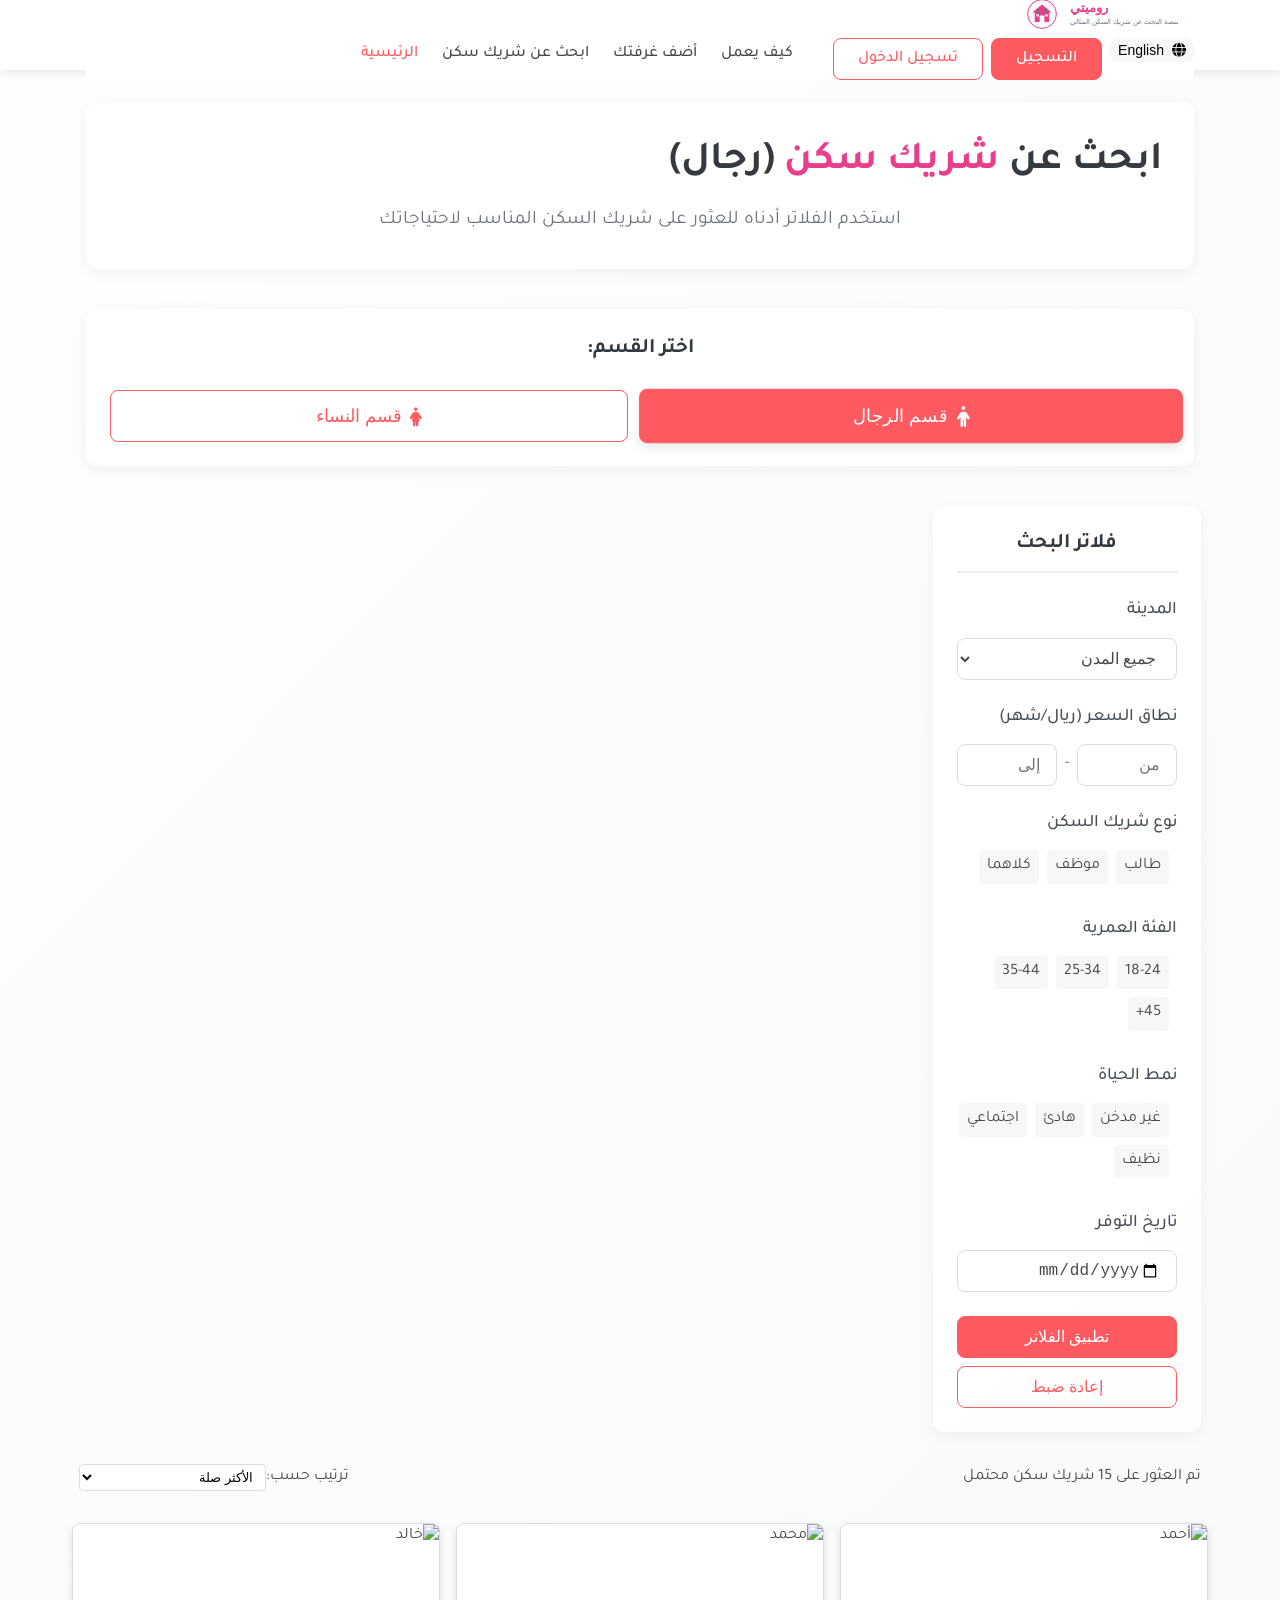
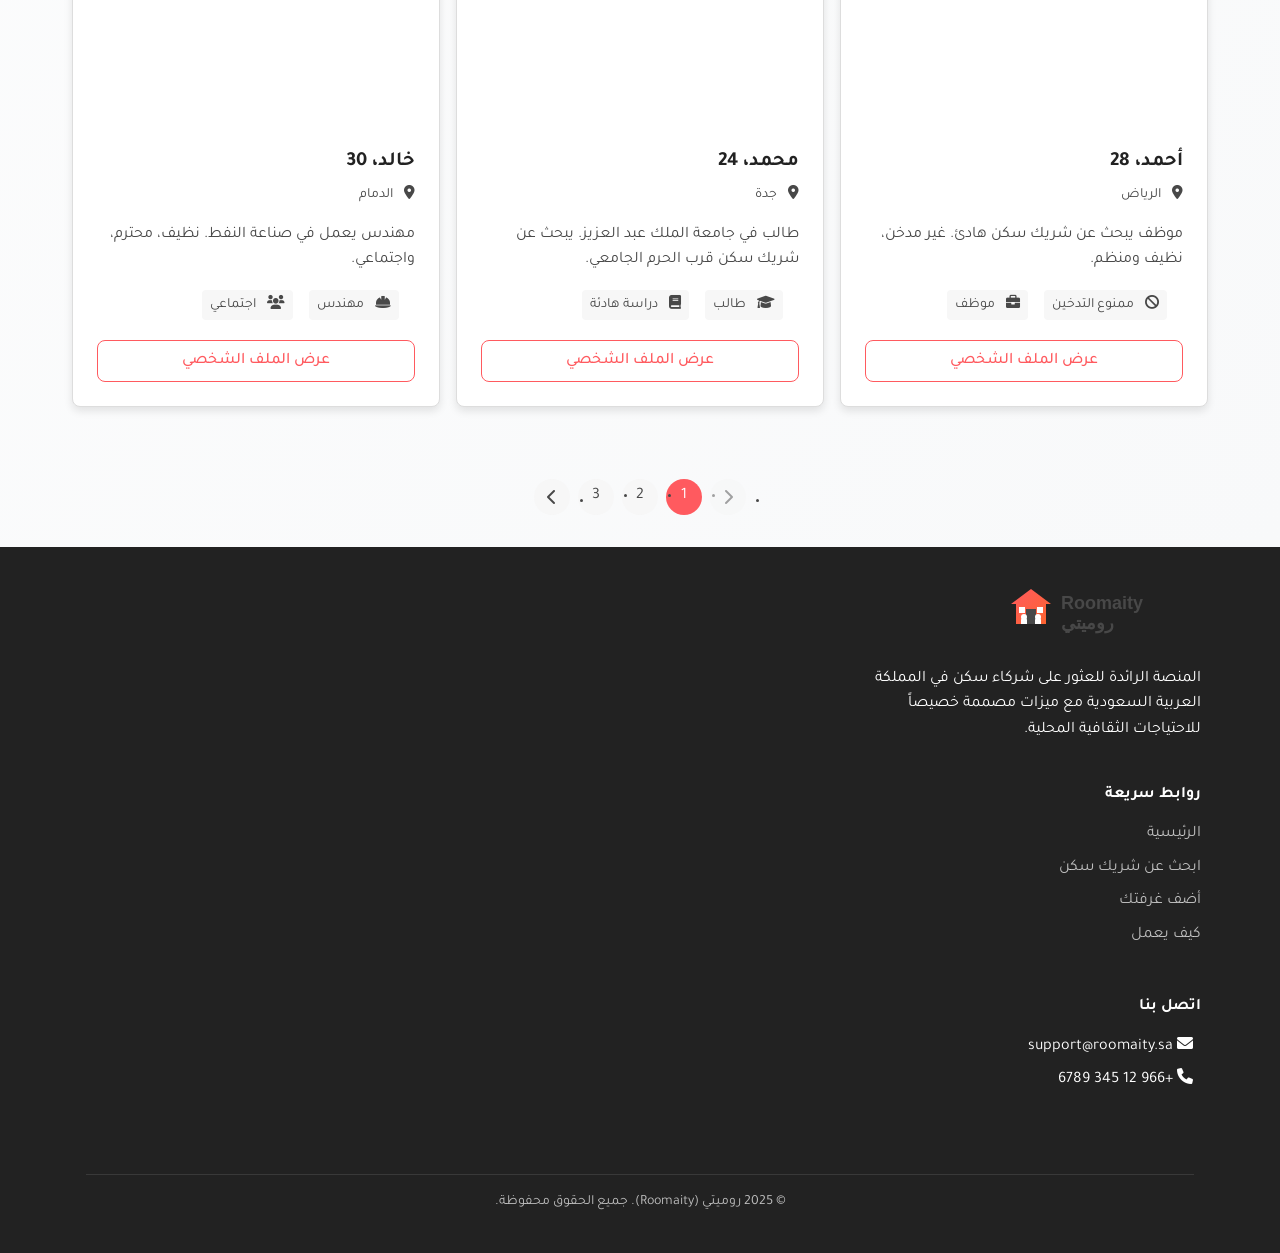
==== index-ar.html @ d1ceeea8 "Initial commit of Roomaity platform static site" ====
<!DOCTYPE html>
<html lang="ar" dir="rtl">
<head>
    <meta charset="UTF-8">
    <meta name="viewport" content="width=device-width, initial-scale=1.0, maximum-scale=1.0, user-scalable=no">
    <title>روميتي - ابحث عن شريك السكن المثالي</title>
    <link rel="stylesheet" href="css/styles.css">
    <link rel="stylesheet" href="css/mobile.css">
    <link rel="stylesheet" href="css/mobile-enhanced.css">
    <link rel="stylesheet" href="css/arabic.css">
    <link rel="stylesheet" href="css/arabic-enhanced.css">
    <link rel="stylesheet" href="css/search-improvements.css">
    <link rel="stylesheet" href="css/gender-separation.css">
    <link rel="stylesheet" href="css/mobile-fixes.css">
    <link rel="stylesheet" href="css/headline-improvements.css">
    <link rel="stylesheet" href="css/mobile-upper-page.css">
    <link rel="stylesheet" href="css/main-page-improvements.css">
    <link rel="stylesheet" href="css/enhanced-mobile-responsiveness.css">
    <link rel="stylesheet" href="https://cdnjs.cloudflare.com/ajax/libs/font-awesome/6.0.0/css/all.min.css">
    <link href="https://fonts.googleapis.com/css2?family=Tajawal:wght@300;400;500;700&family=Poppins:wght@300;400;500;700&display=swap" rel="stylesheet">
    <link rel="icon" href="images/logo/new/roomaity-icon.svg">
</head>
<body>
    <!-- Header/Navbar -->
    <header class="navbar fixed-top">
        <div class="container">
            <a href="index-ar.html" class="navbar-brand">
                <img src="images/logo/new/roomaity-logo-horizontal.svg" alt="شعار روميتي" height="40">
            </a>
            
            <button class="navbar-toggler d-lg-none" type="button" id="navbarToggler" aria-label="القائمة">
                <i class="fas fa-bars"></i>
            </button>
            
            <div class="navbar-collapse" id="navbarMenu">
                <ul class="navbar-nav mr-auto d-flex flex-row">
                    <li class="nav-item">
                        <a href="index-ar.html" class="nav-link active">الرئيسية</a>
                    </li>
                    <li class="nav-item">
                        <a href="search-ar.html" class="nav-link">ابحث عن شريك سكن</a>
                    </li>
                    <li class="nav-item">
                        <a href="list-room-ar.html" class="nav-link">أضف غرفتك</a>
                    </li>
                    <li class="nav-item">
                        <a href="about-ar.html" class="nav-link">كيف يعمل</a>
                    </li>
                    <li class="nav-item mr-3">
                        <a href="login-ar.html" class="btn btn-outline-primary">تسجيل الدخول</a>
                    </li>
                    <li class="nav-item mr-2">
                        <a href="register-ar.html" class="btn btn-primary">التسجيل</a>
                    </li>
                    <li class="nav-item mr-2">
                        <button class="language-switcher" id="languageToggle">
                            <i class="fas fa-globe"></i> English
                        </button>
                    </li>
                </ul>
            </div>
        </div>
    </header>

    <!-- Mobile Bottom Navigation -->
    <nav class="mobile-bottom-nav d-md-none">
        <a href="index-ar.html" class="mobile-nav-item">
            <i class="fas fa-home"></i>
            <span>الرئيسية</span>
        </a>
        <a href="search-ar.html" class="mobile-nav-item active">
            <i class="fas fa-search"></i>
            <span>البحث</span>
        </a>
        <a href="list-room-ar.html" class="mobile-nav-item">
            <i class="fas fa-plus-circle"></i>
            <span>إضافة</span>
        </a>
        <a href="messages-ar.html" class="mobile-nav-item">
            <i class="fas fa-comments"></i>
            <span>الرسائل</span>
        </a>
        <a href="profile-ar.html" class="mobile-nav-item">
            <i class="fas fa-user"></i>
            <span>حسابي</span>
        </a>
    </nav>

    <!-- Search Container -->
    <section class="search-container">
        <div class="container">
            <div class="search-header">
                <h1 class="hero-title">ابحث عن <span class="text-primary">شريك سكن</span> (رجال)</h1>
                <p class="search-subtitle">استخدم الفلاتر أدناه للعثور على شريك السكن المناسب لاحتياجاتك</p>
            </div>
            
            <!-- Gender Selection -->
            <div class="gender-selection-container mb-4">
                <div class="gender-selection-label">اختر القسم:</div>
                <div class="gender-selection-buttons">
                    <button class="btn btn-primary gender-selector active" data-select-gender="male">
                        <i class="fas fa-male"></i> قسم الرجال
                    </button>
                    <button class="btn btn-outline-primary gender-selector" data-select-gender="female">
                        <i class="fas fa-female"></i> قسم النساء
                    </button>
                </div>
            </div>
            
            <div class="row">
                <!-- Filters Sidebar -->
                <div class="col-lg-3">
                    <div class="filter-sidebar">
                        <h3 class="filter-title">فلاتر البحث</h3>
                        
                        <!-- Location Filter -->
                        <div class="filter-group">
                            <label class="filter-label">المدينة</label>
                            <select class="form-control">
                                <option value="" selected>جميع المدن</option>
                                <option value="Riyadh">الرياض</option>
                                <option value="Jeddah">جدة</option>
                                <option value="Dammam">الدمام</option>
                                <option value="Mecca">مكة</option>
                                <option value="Medina">المدينة</option>
                            </select>
                        </div>
                        
                        <!-- Price Range Filter -->
                        <div class="filter-group">
                            <label class="filter-label">نطاق السعر (ريال/شهر)</label>
                            <div class="price-range">
                                <input type="number" class="form-control price-input" placeholder="من" min="0">
                                <span class="price-separator">-</span>
                                <input type="number" class="form-control price-input" placeholder="إلى" min="0">
                            </div>
                        </div>
                        
                        <!-- Roommate Type Filter -->
                        <div class="filter-group">
                            <label class="filter-label">نوع شريك السكن</label>
                            <div class="filter-options">
                                <div class="filter-option">
                                    <input type="checkbox" id="student" class="filter-checkbox">
                                    <label for="student">طالب</label>
                                </div>
                                <div class="filter-option">
                                    <input type="checkbox" id="professional" class="filter-checkbox">
                                    <label for="professional">موظف</label>
                                </div>
                                <div class="filter-option">
                                    <input type="checkbox" id="both" class="filter-checkbox">
                                    <label for="both">كلاهما</label>
                                </div>
                            </div>
                        </div>
                        
                        <!-- Age Range Filter -->
                        <div class="filter-group">
                            <label class="filter-label">الفئة العمرية</label>
                            <div class="filter-options">
                                <div class="filter-option">
                                    <input type="checkbox" id="age18-24" class="filter-checkbox">
                                    <label for="age18-24">18-24</label>
                                </div>
                                <div class="filter-option">
                                    <input type="checkbox" id="age25-34" class="filter-checkbox">
                                    <label for="age25-34">25-34</label>
                                </div>
                                <div class="filter-option">
                                    <input type="checkbox" id="age35-44" class="filter-checkbox">
                                    <label for="age35-44">35-44</label>
                                </div>
                                <div class="filter-option">
                                    <input type="checkbox" id="age45plus" class="filter-checkbox">
                                    <label for="age45plus">45+</label>
                                </div>
                            </div>
                        </div>
                        
                        <!-- Lifestyle Filter -->
                        <div class="filter-group">
                            <label class="filter-label">نمط الحياة</label>
                            <div class="filter-options">
                                <div class="filter-option">
                                    <input type="checkbox" id="nonsmoker" class="filter-checkbox">
                                    <label for="nonsmoker">غير مدخن</label>
                                </div>
                                <div class="filter-option">
                                    <input type="checkbox" id="quiet" class="filter-checkbox">
                                    <label for="quiet">هادئ</label>
                                </div>
                                <div class="filter-option">
                                    <input type="checkbox" id="social" class="filter-checkbox">
                                    <label for="social">اجتماعي</label>
                                </div>
                                <div class="filter-option">
                                    <input type="checkbox" id="clean" class="filter-checkbox">
                                    <label for="clean">نظيف</label>
                                </div>
                            </div>
                        </div>
                        
                        <!-- Availability Filter -->
                        <div class="filter-group">
                            <label class="filter-label">تاريخ التوفر</label>
                            <input type="date" class="form-control">
                        </div>
                        
                        <button class="btn btn-primary btn-block mt-4">تطبيق الفلاتر</button>
                        <button class="btn btn-outline-primary btn-block mt-2">إعادة ضبط</button>
                    </div>
                </div>
                
                <!-- Search Results -->
                <div class="col-lg-9">
                    <!-- Male Results -->
                    <div class="male-content">
                        <div class="d-flex justify-content-between align-items-center mb-3">
                            <p class="search-result-count">تم العثور على 15 شريك سكن محتمل</p>
                            <div class="sort-options">
                                <label class="sort-label">ترتيب حسب:</label>
                                <select class="sort-select">
                                    <option value="relevance">الأكثر صلة</option>
                                    <option value="price_low">السعر: من الأقل إلى الأعلى</option>
                                    <option value="price_high">السعر: من الأعلى إلى الأقل</option>
                                    <option value="date_new">الأحدث</option>
                                </select>
                            </div>
                        </div>
                        
                        <div class="row">
                            <!-- Roommate Card 1 -->
                            <div class="col-md-6 col-lg-4 mb-4">
                                <div class="card">
                                    <img src="images/illustrations/profile1.jpg" class="card-img-top" alt="أحمد">
                                    <div class="card-body">
                                        <h5 class="card-title">أحمد، 28</h5>
                                        <p class="card-location"><i class="fas fa-map-marker-alt"></i> الرياض</p>
                                        <p class="card-text">موظف يبحث عن شريك سكن هادئ. غير مدخن، نظيف ومنظم.</p>
                                        <div class="card-amenities">
                                            <span class="card-amenity"><i class="fas fa-ban"></i> ممنوع التدخين</span>
                                            <span class="card-amenity"><i class="fas fa-briefcase"></i> موظف</span>
                                        </div>
                                        <a href="profile-details-ar.html" class="btn btn-outline-primary btn-block mt-3">عرض الملف الشخصي</a>
                                    </div>
                                </div>
                            </div>
                            
                            <!-- Roommate Card 2 -->
                            <div class="col-md-6 col-lg-4 mb-4">
                                <div class="card">
                                    <img src="images/illustrations/profile2.jpg" class="card-img-top" alt="محمد">
                                    <div class="card-body">
                                        <h5 class="card-title">محمد، 24</h5>
                                        <p class="card-location"><i class="fas fa-map-marker-alt"></i> جدة</p>
                                        <p class="card-text">طالب في جامعة الملك عبد العزيز. يبحث عن شريك سكن قرب الحرم الجامعي.</p>
                                        <div class="card-amenities">
                                            <span class="card-amenity"><i class="fas fa-graduation-cap"></i> طالب</span>
                                            <span class="card-amenity"><i class="fas fa-book"></i> دراسة هادئة</span>
                                        </div>
                                        <a href="profile-details-ar.html" class="btn btn-outline-primary btn-block mt-3">عرض الملف الشخصي</a>
                                    </div>
                                </div>
                            </div>
                            
                            <!-- Roommate Card 3 -->
                            <div class="col-md-6 col-lg-4 mb-4">
                                <div class="card">
                                    <img src="images/illustrations/profile3.jpg" class="card-img-top" alt="خالد">
                                    <div class="card-body">
                                        <h5 class="card-title">خالد، 30</h5>
                                        <p class="card-location"><i class="fas fa-map-marker-alt"></i> الدمام</p>
                                        <p class="card-text">مهندس يعمل في صناعة النفط. نظيف، محترم، واجتماعي.</p>
                                        <div class="card-amenities">
                                            <span class="card-amenity"><i class="fas fa-hard-hat"></i> مهندس</span>
                                            <span class="card-amenity"><i class="fas fa-users"></i> اجتماعي</span>
                                        </div>
                                        <a href="profile-details-ar.html" class="btn btn-outline-primary btn-block mt-3">عرض الملف الشخصي</a>
                                    </div>
                                </div>
                            </div>
                            
                            <!-- More roommate cards... -->
                        </div>
                        
                        <!-- Pagination -->
                        <nav aria-label="Page navigation">
                            <ul class="pagination">
                                <li class="page-item disabled">
                                    <a class="page-link" href="#" aria-label="Previous">
                                        <i class="fas fa-chevron-right"></i>
                                    </a>
                                </li>
                                <li class="page-item active"><a class="page-link" href="#">1</a></li>
                                <li class="page-item"><a class="page-link" href="#">2</a></li>
                                <li class="page-item"><a class="page-link" href="#">3</a></li>
                                <li class="page-item">
                                    <a class="page-link" href="#" aria-label="Next">
                                        <i class="fas fa-chevron-left"></i>
                                    </a>
                                </li>
                            </ul>
                        </nav>
                    </div>
                    
                    <!-- Female Results -->
                    <div class="female-content" style="display: none;">
                        <div class="d-flex justify-content-between align-items-center mb-3">
                            <p class="search-result-count">تم العثور على 12 شريكة سكن محتملة</p>
                            <div class="sort-options">
                                <label class="sort-label">ترتيب حسب:</label>
                                <select class="sort-select">
                                    <option value="relevance">الأكثر صلة</option>
                                    <option value="price_low">السعر: من الأقل إلى الأعلى</option>
                                    <option value="price_high">السعر: من الأعلى إلى الأقل</option>
                                    <option value="date_new">الأحدث</option>
                                </select>
                            </div>
                        </div>
                        
                        <div class="row">
                            <!-- Roommate Card 1 -->
                            <div class="col-md-6 col-lg-4 mb-4">
                                <div class="card">
                                    <img src="images/illustrations/profile4.jpg" class="card-img-top" alt="سارة">
                                    <div class="card-body">
                                        <h5 class="card-title">سارة، 26</h5>
                                        <p class="card-location"><i class="fas fa-map-marker-alt"></i> الرياض</p>
                                        <p class="card-text">طالبة طب تبحث عن شريكة سكن. نظيفة، منظمة، ومجتهدة.</p>
                                        <div class="card-amenities">
                                            <span class="card-amenity"><i class="fas fa-user-md"></i> طب</span>
                                            <span class="card-amenity"><i class="fas fa-book"></i> مجتهدة</span>
                                        </div>
                                        <a href="profile-details-ar.html" class="btn btn-outline-primary btn-block mt-3">عرض الملف الشخصي</a>
                                    </div>
                                </div>
                            </div>
                            
                            <!-- Roommate Card 2 -->
                            <div class="col-md-6 col-lg-4 mb-4">
                                <div class="card">
                                    <img src="images/illustrations/profile5.jpg" class="card-img-top" alt="نورة">
                                    <div class="card-body">
                                        <h5 class="card-title">نورة، 29</h5>
                                        <p class="card-location"><i class="fas fa-map-marker-alt"></i> جدة</p>
                                        <p class="card-text">موظفة في قطاع المالية. تبحث عن شريكة سكن مسؤولة.</p>
                                        <div class="card-amenities">
                                            <span class="card-amenity"><i class="fas fa-briefcase"></i> موظفة</span>
                                            <span class="card-amenity"><i class="fas fa-chart-line"></i> مالية</span>
                                        </div>
                                        <a href="profile-details-ar.html" class="btn btn-outline-primary btn-block mt-3">عرض الملف الشخصي</a>
                                    </div>
                                </div>
                            </div>
                            
                            <!-- Roommate Card 3 -->
                            <div class="col-md-6 col-lg-4 mb-4">
                                <div class="card">
                                    <img src="images/illustrations/profile6.jpg" class="card-img-top" alt="أمل">
                                    <div class="card-body">
                                        <h5 class="card-title">أمل، 25</h5>
                                        <p class="card-location"><i class="fas fa-map-marker-alt"></i> مكة</p>
                                        <p class="card-text">معلمة تبحث عن شريكة سكن هادئة ومحترمة. تستمتع بالقراءة والطبخ.</p>
                                        <div class="card-amenities">
                                            <span class="card-amenity"><i class="fas fa-chalkboard-teacher"></i> معلمة</span>
                                            <span class="card-amenity"><i class="fas fa-utensils"></i> طبخ</span>
                                        </div>
                                        <a href="profile-details-ar.html" class="btn btn-outline-primary btn-block mt-3">عرض الملف الشخصي</a>
                                    </div>
                                </div>
                            </div>
                            
                            <!-- More roommate cards... -->
                        </div>
                        
                        <!-- Pagination -->
                        <nav aria-label="Page navigation">
                            <ul class="pagination">
                                <li class="page-item disabled">
                                    <a class="page-link" href="#" aria-label="Previous">
                                        <i class="fas fa-chevron-right"></i>
                                    </a>
                                </li>
                                <li class="page-item active"><a class="page-link" href="#">1</a></li>
                                <li class="page-item"><a class="page-link" href="#">2</a></li>
                                <li class="page-item">
                                    <a class="page-link" href="#" aria-label="Next">
                                        <i class="fas fa-chevron-left"></i>
                                    </a>
                                </li>
                            </ul>
                        </nav>
                    </div>
                </div>
            </div>
        </div>
    </section>

    <!-- Footer -->
    <footer class="footer">
        <div class="container">
            <div class="row">
                <div class="col-md-4 mb-4">
                    <img src="images/logo/roomaity-logo-horizontal.svg" alt="روميتي" height="40" class="mb-3">
                    <p>المنصة الرائدة للعثور على شركاء سكن في المملكة العربية السعودية مع ميزات مصممة خصيصاً للاحتياجات الثقافية المحلية.</p>
                </div>
                
                <div class="col-md-2 mb-4">
                    <h5 class="footer-title">روابط سريعة</h5>
                    <ul class="footer-links">
                        <li><a href="index-ar.html">الرئيسية</a></li>
                        <li><a href="search-ar.html">ابحث عن شريك سكن</a></li>
                        <li><a href="list-room-ar.html">أضف غرفتك</a></li>
                        <li><a href="about-ar.html">كيف يعمل</a></li>
                    </ul>
                </div>
                
                <div class="col-md-3 mb-4">
                    <h5 class="footer-title">اتصل بنا</h5>
                    <ul class="footer-links">
                        <li><i class="fas fa-envelope ml-2"></i> support@roomaity.sa</li>
                        <li><i class="fas fa-phone ml-2"></i> +966 12 345 6789</li>
                    </ul>
                </div>
            </div>
            
            <div class="footer-bottom">
                <p>&copy; 2025 روميتي (Roomaity). جميع الحقوق محفوظة.</p>
            </div>
        </div>
    </footer>

    <!-- JavaScript -->
    <script src="js/main.js"></script>
    <script src="js/gender-separation.js"></script>
    <script src="js/gender-separation-test.js"></script>
</body>
</html>
---- css/styles.css ----
/* Roomaity - Main CSS File with Airbnb-style UI */

:root {
  /* Brand Colors */
  --primary-color: #FF5A5F; /* Roomaity brand red, similar to Airbnb */
  --secondary-color: #00A699; /* Teal accent */
  --tertiary-color: #FC642D; /* Orange accent */
  --light-gray: #F7F7F7;
  --medium-gray: #DDDDDD;
  --dark-gray: #484848;
  --black: #222222;
  --white: #FFFFFF;
  
  /* Typography */
  --font-family-sans: 'Poppins', 'Tajawal', sans-serif;
  --font-family-serif: 'Georgia', serif;
  
  /* Spacing */
  --space-xs: 4px;
  --space-sm: 8px;
  --space-md: 16px;
  --space-lg: 24px;
  --space-xl: 32px;
  --space-xxl: 48px;
  
  /* Border Radius */
  --radius-sm: 4px;
  --radius-md: 8px;
  --radius-lg: 12px;
  --radius-xl: 24px;
  
  /* Shadows */
  --shadow-sm: 0 2px 4px rgba(0, 0, 0, 0.05);
  --shadow-md: 0 4px 8px rgba(0, 0, 0, 0.1);
  --shadow-lg: 0 8px 16px rgba(0, 0, 0, 0.1);
  
  /* Transitions */
  --transition-fast: 0.2s ease;
  --transition-medium: 0.3s ease;
  --transition-slow: 0.5s ease;
}

/* Base Styles */
* {
  box-sizing: border-box;
  margin: 0;
  padding: 0;
}

html {
  font-size: 16px;
  scroll-behavior: smooth;
}

body {
  font-family: var(--font-family-sans);
  color: var(--dark-gray);
  line-height: 1.5;
  background-color: var(--white);
}

h1, h2, h3, h4, h5, h6 {
  font-weight: 600;
  line-height: 1.2;
  margin-bottom: var(--space-md);
  color: var(--black);
}

h1 {
  font-size: 2.5rem;
}

h2 {
  font-size: 2rem;
}

h3 {
  font-size: 1.5rem;
}

h4 {
  font-size: 1.25rem;
}

p {
  margin-bottom: var(--space-md);
}

a {
  color: var(--primary-color);
  text-decoration: none;
  transition: color var(--transition-fast);
}

a:hover {
  color: var(--tertiary-color);
}

img {
  max-width: 100%;
  height: auto;
}

/* Container */
.container {
  width: 100%;
  max-width: 1200px;
  margin: 0 auto;
  padding: 0 var(--space-md);
}

/* Grid System */
.row {
  display: flex;
  flex-wrap: wrap;
  margin: 0 -15px;
}

.col {
  flex: 1;
  padding: 0 15px;
}

/* For specific column widths */
.col-1 { flex: 0 0 8.333333%; max-width: 8.333333%; }
.col-2 { flex: 0 0 16.666667%; max-width: 16.666667%; }
.col-3 { flex: 0 0 25%; max-width: 25%; }
.col-4 { flex: 0 0 33.333333%; max-width: 33.333333%; }
.col-5 { flex: 0 0 41.666667%; max-width: 41.666667%; }
.col-6 { flex: 0 0 50%; max-width: 50%; }
.col-7 { flex: 0 0 58.333333%; max-width: 58.333333%; }
.col-8 { flex: 0 0 66.666667%; max-width: 66.666667%; }
.col-9 { flex: 0 0 75%; max-width: 75%; }
.col-10 { flex: 0 0 83.333333%; max-width: 83.333333%; }
.col-11 { flex: 0 0 91.666667%; max-width: 91.666667%; }
.col-12 { flex: 0 0 100%; max-width: 100%; }

/* Navbar */
.navbar {
  display: flex;
  align-items: center;
  justify-content: space-between;
  padding: var(--space-md) 0;
  background-color: var(--white);
  box-shadow: var(--shadow-sm);
  position: fixed;
  top: 0;
  left: 0;
  right: 0;
  z-index: 1000;
}

.navbar-brand {
  display: flex;
  align-items: center;
}

.navbar-brand img {
  height: 40px;
}

.navbar-nav {
  display: flex;
  list-style: none;
  margin: 0;
  padding: 0;
}

.nav-item {
  margin-left: var(--space-lg);
}

.nav-link {
  color: var(--dark-gray);
  font-weight: 500;
  transition: color var(--transition-fast);
}

.nav-link:hover,
.nav-link.active {
  color: var(--primary-color);
}

.navbar-toggler {
  display: none;
  background: none;
  border: none;
  cursor: pointer;
  font-size: 1.5rem;
  color: var(--dark-gray);
}

/* Buttons */
.btn {
  display: inline-block;
  font-weight: 500;
  text-align: center;
  white-space: nowrap;
  vertical-align: middle;
  user-select: none;
  border: 1px solid transparent;
  padding: 0.5rem 1rem;
  font-size: 1rem;
  line-height: 1.5;
  border-radius: var(--radius-md);
  transition: all var(--transition-fast);
  cursor: pointer;
}

.btn-sm {
  padding: 0.25rem 0.5rem;
  font-size: 0.875rem;
  border-radius: var(--radius-sm);
}

.btn-lg {
  padding: 0.75rem 1.5rem;
  font-size: 1.125rem;
  border-radius: var(--radius-lg);
}

.btn-primary {
  background-color: var(--primary-color);
  border-color: var(--primary-color);
  color: var(--white);
}

.btn-primary:hover {
  background-color: #e54853;
  border-color: #e54853;
  color: var(--white);
}

.btn-secondary {
  background-color: var(--secondary-color);
  border-color: var(--secondary-color);
  color: var(--white);
}

.btn-secondary:hover {
  background-color: #008f85;
  border-color: #008f85;
  color: var(--white);
}

.btn-outline-primary {
  background-color: transparent;
  border-color: var(--primary-color);
  color: var(--primary-color);
}

.btn-outline-primary:hover {
  background-color: var(--primary-color);
  color: var(--white);
}

.btn-block {
  display: block;
  width: 100%;
}

/* Forms */
.form-group {
  margin-bottom: var(--space-md);
}

.form-control {
  display: block;
  width: 100%;
  padding: 0.5rem 0.75rem;
  font-size: 1rem;
  line-height: 1.5;
  color: var(--dark-gray);
  background-color: var(--white);
  background-clip: padding-box;
  border: 1px solid var(--medium-gray);
  border-radius: var(--radius-md);
  transition: border-color var(--transition-fast);
}

.form-control:focus {
  border-color: var(--primary-color);
  outline: 0;
}

.input-group {
  display: flex;
  position: relative;
}

.input-group-prepend {
  display: flex;
}

.input-group-text {
  display: flex;
  align-items: center;
  padding: 0.5rem 0.75rem;
  font-size: 1rem;
  font-weight: 400;
  line-height: 1.5;
  color: var(--dark-gray);
  text-align: center;
  white-space: nowrap;
  background-color: var(--light-gray);
  border: 1px solid var(--medium-gray);
  border-radius: var(--radius-md) 0 0 var(--radius-md);
  border-right: 0;
}

.input-group .form-control {
  border-top-left-radius: 0;
  border-bottom-left-radius: 0;
}

/* Cards - Airbnb Style */
.card {
  background-color: var(--white);
  border-radius: var(--radius-lg);
  box-shadow: var(--shadow-md);
  overflow: hidden;
  transition: transform var(--transition-medium), box-shadow var(--transition-medium);
  margin-bottom: var(--space-lg);
}

.card:hover {
  transform: translateY(-5px);
  box-shadow: var(--shadow-lg);
}

.card-img-top {
  width: 100%;
  height: 200px;
  object-fit: cover;
}

.card-body {
  padding: var(--space-md);
}

.card-title {
  font-size: 1.25rem;
  margin-bottom: var(--space-sm);
}

.card-text {
  color: var(--dark-gray);
  margin-bottom: var(--space-md);
}

.card-price {
  font-size: 1.25rem;
  font-weight: 600;
  color: var(--black);
  margin-bottom: var(--space-xs);
}

.card-location {
  font-size: 0.875rem;
  color: var(--dark-gray);
  margin-bottom: var(--space-sm);
}

.card-amenities {
  display: flex;
  flex-wrap: wrap;
  margin-bottom: var(--space-sm);
}

.card-amenity {
  font-size: 0.75rem;
  background-color: var(--light-gray);
  padding: 0.25rem 0.5rem;
  border-radius: var(--radius-sm);
  margin-right: var(--space-xs);
  margin-bottom: var(--space-xs);
}

/* Listing Cards - Airbnb Style */
.listing-card {
  background-color: var(--white);
  border-radius: var(--radius-lg);
  box-shadow: var(--shadow-md);
  overflow: hidden;
  transition: transform var(--transition-medium), box-shadow var(--transition-medium);
  margin-bottom: var(--space-lg);
  position: relative;
}

.listing-card:hover {
  transform: translateY(-5px);
  box-shadow: var(--shadow-lg);
}

.listing-card .card-img-top {
  height: 220px;
}

.listing-card .badge {
  position: absolute;
  top: var(--space-sm);
  right: var(--space-sm);
  padding: 0.25rem 0.5rem;
  border-radius: var(--radius-sm);
  font-size: 0.75rem;
  font-weight: 500;
  z-index: 1;
}

.badge-male {
  background-color: rgba(0, 122, 255, 0.9);
  color: var(--white);
}

.badge-female {
  background-color: rgba(255, 90, 95, 0.9);
  color: var(--white);
}

/* Hero Section */
.hero {
  padding: 120px 0 var(--space-xxl);
  background-color: var(--white);
}

.hero-title {
  font-size: 2.5rem;
  font-weight: 700;
  margin-bottom: var(--space-md);
}

.hero-subtitle {
  font-size: 1.25rem;
  color: var(--dark-gray);
  margin-bottom: var(--space-lg);
}

.hero-image {
  border-radius: var(--radius-lg);
  box-shadow: var(--shadow-lg);
}

/* Search Form */
.search-form {
  background-color: var(--white);
  padding: var(--space-lg);
  border-radius: var(--radius-lg);
  box-shadow: var(--shadow-md);
  margin-bottom: var(--space-lg);
}

/* Gender Tabs */
.gender-tabs .nav-pills {
  display: flex;
  margin-bottom: var(--space-md);
  border-radius: var(--radius-md);
  overflow: hidden;
  box-shadow: var(--shadow-sm);
}

.gender-tabs .nav-link {
  flex: 1;
  text-align: center;
  padding: var(--space-sm) var(--space-md);
  background-color: var(--light-gray);
  color: var(--dark-gray);
  border: none;
  transition: all var(--transition-fast);
}

.gender-tabs .nav-link.active {
  background-color: var(--primary-color);
  color: var(--white);
}

.gender-tabs .nav-link:first-child {
  border-top-left-radius: var(--radius-md);
  border-bottom-left-radius: var(--radius-md);
}

.gender-tabs .nav-link:last-child {
  border-top-right-radius: var(--radius-md);
  border-bottom-right-radius: var(--radius-md);
}

.text-male {
  color: #007AFF;
}

.text-female {
  color: #FF5A5F;
}

/* Features Section */
.features {
  padding: var(--space-xxl) 0;
}

.section-title {
  font-size: 2rem;
  font-weight: 700;
  margin-bottom: var(--space-xl);
  text-align: center;
}

.feature-card {
  text-align: center;
  padding: var(--space-lg);
  border-radius: var(--radius-lg);
  background-color: var(--white);
  box-shadow: var(--shadow-md);
  height: 100%;
  transition: transform var(--transition-medium);
}

.feature-card:hover {
  transform: translateY(-5px);
}

.feature-icon {
  font-size: 2.5rem;
  color: var(--primary-color);
  margin-bottom: var(--space-md);
}

.feature-title {
  font-size: 1.25rem;
  margin-bottom: var(--space-sm);
}

.feature-text {
  color: var(--dark-gray);
}

/* How It Works Section */
.how-it-works {
  padding: var(--space-xxl) 0;
  background-color: var(--light-gray);
}

.step-card {
  text-align: center;
  padding: var(--space-lg);
  border-radius: var(--radius-lg);
  background-color: var(--white);
  box-shadow: var(--shadow-md);
  height: 100%;
  position: relative;
}

.step-number {
  display: flex;
  align-items: center;
  justify-content: center;
  width: 40px;
  height: 40px;
  background-color: var(--primary-color);
  color: var(--white);
  font-weight: 700;
  border-radius: 50%;
  margin: 0 auto var(--space-md);
}

.step-title {
  font-size: 1.25rem;
  margin-bottom: var(--space-sm);
}

.step-text {
  color: var(--dark-gray);
}

/* Testimonials Section */
.testimonials {
  padding: var(--space-xxl) 0;
  background-color: var(--light-gray);
}

.testimonial-card {
  display: flex;
  padding: var(--space-lg);
  border-radius: var(--radius-lg);
  background-color: var(--white);
  box-shadow: var(--shadow-md);
  height: 100%;
}

.testimonial-avatar {
  flex-shrink: 0;
  margin-right: var(--space-md);
}

.testimonial-avatar img {
  width: 60px;
  height: 60px;
  border-radius: 50%;
  object-fit: cover;
}

.testimonial-content {
  flex-grow: 1;
}

.rating {
  color: #FFB400;
  margin-bottom: var(--space-sm);
}

.testimonial-text {
  font-style: italic;
  margin-bottom: var(--space-sm);
}

.testimonial-author {
  font-weight: 600;
  color: var(--black);
}

/* CTA Section */
.cta {
  padding: var(--space-xxl) 0;
  background-color: var(--primary-color);
  color: var(--white);
}

.cta-title {
  color: var(--white);
  margin-bottom: var(--space-sm);
}

.cta-text {
  color: rgba(255, 255, 255, 0.9);
  margin-bottom: 0;
}

/* Footer */
.footer {
  padding: var(--space-xxl) 0 var(--space-lg);
  background-color: var(--black);
  color: var(--white);
}

.footer-title {
  color: var(--white);
  margin-bottom: var(--space-md);
  font-size: 1.125rem;
}

.footer-links {
  list-style: none;
  padding: 0;
  margin: 0;
}

.footer-links li {
  margin-bottom: var(--space-sm);
}

.footer-links a {
  color: rgba(255, 255, 255, 0.7);
  transition: color var(--transition-fast);
}

.footer-links a:hover {
  color: var(--white);
}

.footer-bottom {
  margin-top: var(--space-xl);
  padding-top: var(--space-lg);
  border-top: 1px solid rgba(255, 255, 255, 0.1);
  text-align: center;
  color: rgba(255, 255, 255, 0.5);
}

.footer-bottom a {
  color: rgba(255, 255, 255, 0.7);
}

.footer-bottom a:hover {
  color: var(--white);
}

/* Utilities */
.text-center { text-align: center; }
.text-right { text-align: right; }
.text-left { text-align: left; }

.d-flex { display: flex; }
.flex-row { flex-direction: row; }
.flex-column { flex-direction: column; }
.align-items-center { align-items: center; }
.justify-content-center { justify-content: center; }
.justify-content-between { justify-content: space-between; }

.mt-1 { margin-top: var(--space-xs); }
.mt-2 { margin-top: var(--space-sm); }
.mt-3 { margin-top: var(--space-md); }
.mt-4 { margin-top: var(--space-lg); }
.mt-5 { margin-top: var(--space-xl); }

.mb-1 { margin-bottom: var(--space-xs); }
.mb-2 { margin-bottom: var(--space-sm); }
.mb-3 { margin-bottom: var(--space-md); }
.mb-4 { margin-bottom: var(--space-lg); }
.mb-5 { margin-bottom: var(--space-xl); }

.ml-1 { margin-left: var(--space-xs); }
.ml-2 { margin-left: var(--space-sm); }
.ml-3 { margin-left: var(--space-md); }
.ml-4 { margin-left: var(--space-lg); }
.ml-5 { margin-left: var(--space-xl); }

.mr-1 { margin-right: var(--space-xs); }
.mr-2 { margin-right: var(--space-sm); }
.mr-3 { margin-right: var(--space-md); }
.mr-4 { margin-right: var(--space-lg); }
.mr-5 { margin-right: var(--space-xl); }

.p-1 { padding: var(--space-xs); }
.p-2 { padding: var(--space-sm); }
.p-3 { padding: var(--space-md); }
.p-4 { padding: var(--space-lg); }
.p-5 { padding: var(--space-xl); }

.py-1 { padding-top: var(--space-xs); padding-bottom: var(--space-xs); }
.py-2 { padding-top: var(--space-sm); padding-bottom: var(--space-sm); }
.py-3 { padding-top: var(--space-md); padding-bottom: var(--space-md); }
.py-4 { padding-top: var(--space-lg); padding-bottom: var(--space-lg); }
.py-5 { padding-top: var(--space-xl); padding-bottom: var(--space-xl); }

.px-1 { padding-left: var(--space-xs); padding-right: var(--space-xs); }
.px-2 { padding-left: var(--space-sm); padding-right: var(--space-sm); }
.px-3 { padding-left: var(--space-md); padding-right: var(--space-md); }
.px-4 { padding-left: var(--space-lg); padding-right: var(--space-lg); }
.px-5 { padding-left: var(--space-xl); padding-right: var(--space-xl); }

.d-none { display: none; }
.d-block { display: block; }
.d-inline-block { display: inline-block; }

.position-relative { position: relative; }
.position-absolute { position: absolute; }
.fixed-top { position: fixed; top: 0; left: 0; right: 0; z-index: 1030; }

.bg-light { background-color: var(--light-gray); }
.bg-white { background-color: var(--white); }
.bg-primary { background-color: var(--primary-color); }

.rounded { border-radius: var(--radius-md); }
.rounded-lg { border-radius: var(--radius-lg); }
.rounded-circle { border-radius: 50%; }

.shadow-sm { box-shadow: var(--shadow-sm); }
.shadow { box-shadow: var(--shadow-md); }
.shadow-lg { box-shadow: var(--shadow-lg); }

.img-fluid { max-width: 100%; height: auto; }

/* RTL Support for Arabic */
[dir="rtl"] {
  text-align: right;
}

[dir="rtl"] .navbar-nav {
  flex-direction: row-reverse;
}

[dir="rtl"] .nav-item {
  margin-right: var(--space-lg);
  margin-left: 0;
}

[dir="rtl"] .input-group-prepend {
  order: 1;
}

[dir="rtl"] .input-group-text {
  border-radius: 0 var(--radius-md) var(--radius-md) 0;
  border-left: 0;
  border-right: 1px solid var(--medium-gray);
}

[dir="rtl"] .input-group .form-control {
  border-radius: var(--radius-md) 0 0 var(--radius-md);
}

[dir="rtl"] .testimonial-avatar {
  margin-left: var(--space-md);
  margin-right: 0;
}

/* Responsive Design */
@media (max-width: 992px) {
  .navbar-collapse {
    position: fixed;
    top: 70px;
    left: 0;
    padding-left: 15px;
    padding-right: 15px;
    padding-bottom: 15px;
    width: 100%;
    height: auto;
    background-color: var(--white);
    box-shadow: var(--shadow-md);
    transition: all var(--transition-medium);
    transform: translateY(-100%);
    opacity: 0;
    visibility: hidden;
  }
  
  .navbar-collapse.show {
    transform: translateY(0);
    opacity: 1;
    visibility: visible;
  }
  
  .navbar-nav {
    flex-direction: column;
  }
  
  .nav-item {
    margin: 0 0 var(--space-sm) 0;
  }
  
  .navbar-toggler {
    display: block;
  }
  
  .d-lg-none {
    display: block;
  }
  
  .d-lg-block {
    display: none;
  }
  
  .hero {
    padding: 100px 0 var(--space-lg);
  }
  
  .hero-title {
    font-size: 2rem;
  }
  
  .hero-subtitle {
    font-size: 1.125rem;
  }
}

@media (max-width: 768px) {
  .col-md-4 {
    flex: 0 0 100%;
    max-width: 100%;
  }
  
  .hero-title {
    font-size: 1.75rem;
  }
  
  .section-title {
    font-size: 1.75rem;
  }
  
  .testimonial-card {
    flex-direction: column;
    text-align: center;
  }
  
  .testimonial-avatar {
    margin: 0 auto var(--space-md);
  }
  
  .cta {
    text-align: center;
  }
  
  .text-lg-right {
    text-align: center;
  }
}

@media (max-width: 576px) {
  .container {
    padding: 0 var(--space-sm);
  }
  
  .hero-title {
    font-size: 1.5rem;
  }
  
  .hero-subtitle {
    font-size: 1rem;
  }
  
  .section-title {
    font-size: 1.5rem;
  }
  
  .feature-card, .step-card, .testimonial-card {
    padding: var(--space-md);
  }
}

/* Language Switcher */
.language-switcher {
  display: inline-flex;
  align-items: center;
  padding: 0.25rem 0.5rem;
  background-color: var(--light-gray);
  border-radius: var(--radius-md);
  cursor: pointer;
  transition: background-color var(--transition-fast);
}

.language-switcher:hover {
  background-color: var(--medium-gray);
}

.language-switcher i {
  margin-right: 0.25rem;
}

/* Arabic Font Support */
@font-face {
  font-family: 'Tajawal';
  src: url('https://fonts.googleapis.com/css2?family=Tajawal:wght@300;400;500;700&display=swap');
  font-weight: normal;
  font-style: normal;
}

.arabic {
  font-family: 'Tajawal', sans-serif;
}
---- css/mobile.css ----
/* Roomaity - Mobile-First Responsive CSS */

/* Base Mobile Styles */
:root {
  --primary-color: #FF5A5F;
  --secondary-color: #00A699;
  --tertiary-color: #FC642D;
  --light-gray: #F7F7F7;
  --medium-gray: #DDDDDD;
  --dark-gray: #484848;
  --black: #222222;
  --white: #FFFFFF;
  
  --space-xs: 4px;
  --space-sm: 8px;
  --space-md: 16px;
  --space-lg: 24px;
  --space-xl: 32px;
  
  --radius-sm: 4px;
  --radius-md: 8px;
  --radius-lg: 12px;
  
  --shadow-sm: 0 2px 4px rgba(0, 0, 0, 0.1);
  --shadow-md: 0 4px 8px rgba(0, 0, 0, 0.1);
  --shadow-lg: 0 8px 16px rgba(0, 0, 0, 0.1);
  
  --transition-fast: 0.2s ease;
  --transition-medium: 0.3s ease;
  --transition-slow: 0.5s ease;
  
  --font-size-xs: 12px;
  --font-size-sm: 14px;
  --font-size-md: 16px;
  --font-size-lg: 18px;
  --font-size-xl: 20px;
  --font-size-xxl: 24px;
  --font-size-xxxl: 32px;
}

/* Mobile-First Base Styles */
body {
  font-family: 'Tajawal', 'Poppins', sans-serif;
  color: var(--dark-gray);
  line-height: 1.6;
  font-size: var(--font-size-md);
  background-color: var(--white);
  margin: 0;
  padding: 0;
  overflow-x: hidden;
}

h1, h2, h3, h4, h5, h6 {
  font-weight: 700;
  line-height: 1.3;
  margin-top: 0;
  margin-bottom: var(--space-md);
  color: var(--black);
}

h1 {
  font-size: var(--font-size-xxl);
}

h2 {
  font-size: var(--font-size-xl);
}

h3 {
  font-size: var(--font-size-lg);
}

p {
  margin-top: 0;
  margin-bottom: var(--space-md);
}

a {
  color: var(--primary-color);
  text-decoration: none;
  transition: color var(--transition-fast);
}

a:hover {
  color: var(--tertiary-color);
}

img {
  max-width: 100%;
  height: auto;
}

/* Container */
.container {
  width: 100%;
  padding-right: var(--space-md);
  padding-left: var(--space-md);
  margin-right: auto;
  margin-left: auto;
  max-width: 100%;
}

/* Grid System */
.row {
  display: flex;
  flex-wrap: wrap;
  margin-right: -var(--space-sm);
  margin-left: -var(--space-sm);
}

[class^="col-"] {
  position: relative;
  width: 100%;
  padding-right: var(--space-sm);
  padding-left: var(--space-sm);
}

/* Mobile Column Widths */
.col-12 {
  flex: 0 0 100%;
  max-width: 100%;
}

.col-6 {
  flex: 0 0 50%;
  max-width: 50%;
}

/* Navbar */
.navbar {
  display: flex;
  align-items: center;
  padding: var(--space-md);
  background-color: var(--white);
  box-shadow: var(--shadow-sm);
  position: fixed;
  top: 0;
  left: 0;
  right: 0;
  z-index: 1000;
  height: 60px;
}

.navbar-brand {
  display: inline-block;
  padding-top: var(--space-xs);
  padding-bottom: var(--space-xs);
  margin-right: var(--space-md);
  font-size: var(--font-size-lg);
  line-height: inherit;
  white-space: nowrap;
}

.navbar-brand img {
  height: 30px;
}

.navbar-toggler {
  padding: var(--space-xs) var(--space-sm);
  font-size: var(--font-size-lg);
  line-height: 1;
  background-color: transparent;
  border: 1px solid var(--medium-gray);
  border-radius: var(--radius-sm);
  cursor: pointer;
  margin-left: auto;
}

.navbar-collapse {
  display: none;
  position: absolute;
  top: 60px;
  left: 0;
  right: 0;
  background-color: var(--white);
  box-shadow: var(--shadow-md);
  padding: var(--space-md);
  z-index: 999;
}

.navbar-collapse.show {
  display: block;
}

.navbar-nav {
  display: flex;
  flex-direction: column;
  padding-left: 0;
  margin-bottom: 0;
  list-style: none;
}

.nav-item {
  margin-bottom: var(--space-sm);
}

.nav-link {
  display: block;
  padding: var(--space-xs) 0;
  color: var(--dark-gray);
  text-decoration: none;
  transition: color var(--transition-fast);
}

.nav-link:hover, .nav-link.active {
  color: var(--primary-color);
}

/* Hero Section */
.hero {
  padding-top: 80px;
  padding-bottom: var(--space-xl);
  background-color: var(--light-gray);
}

.hero-title {
  font-size: var(--font-size-xxl);
  margin-bottom: var(--space-md);
}

.hero-subtitle {
  font-size: var(--font-size-md);
  margin-bottom: var(--space-lg);
  color: var(--dark-gray);
}

.hero-image {
  margin-top: var(--space-lg);
  border-radius: var(--radius-md);
  box-shadow: var(--shadow-md);
}

/* Gender Tabs */
.gender-tabs {
  margin-bottom: var(--space-lg);
}

.nav-pills {
  display: flex;
  flex-wrap: wrap;
  padding-left: 0;
  margin-bottom: 0;
  list-style: none;
}

.nav-pills .nav-link {
  border-radius: var(--radius-md);
  padding: var(--space-sm) var(--space-md);
  background-color: var(--light-gray);
  color: var(--dark-gray);
  text-align: center;
  margin-right: var(--space-xs);
  margin-bottom: var(--space-xs);
  font-weight: 500;
}

.nav-pills .nav-link.active {
  background-color: var(--primary-color);
  color: var(--white);
}

.tab-content {
  margin-top: var(--space-md);
}

.tab-pane {
  display: none;
}

.tab-pane.active {
  display: block;
}

/* Search Form */
.search-form {
  background-color: var(--white);
  padding: var(--space-lg);
  border-radius: var(--radius-md);
  box-shadow: var(--shadow-md);
  margin-bottom: var(--space-lg);
}

.form-group {
  margin-bottom: var(--space-md);
}

.input-group {
  position: relative;
  display: flex;
  flex-wrap: wrap;
  align-items: stretch;
  width: 100%;
}

.input-group-prepend {
  display: flex;
  margin-right: -1px;
}

.input-group-text {
  display: flex;
  align-items: center;
  padding: var(--space-sm) var(--space-md);
  font-size: var(--font-size-md);
  font-weight: 400;
  line-height: 1.5;
  color: var(--dark-gray);
  text-align: center;
  white-space: nowrap;
  background-color: var(--light-gray);
  border: 1px solid var(--medium-gray);
  border-radius: var(--radius-md) 0 0 var(--radius-md);
}

.form-control {
  display: block;
  width: 100%;
  height: calc(1.5em + var(--space-sm) * 2 + 2px);
  padding: var(--space-sm) var(--space-md);
  font-size: var(--font-size-md);
  font-weight: 400;
  line-height: 1.5;
  color: var(--dark-gray);
  background-color: var(--white);
  background-clip: padding-box;
  border: 1px solid var(--medium-gray);
  border-radius: 0 var(--radius-md) var(--radius-md) 0;
  transition: border-color var(--transition-fast), box-shadow var(--transition-fast);
}

.form-control:focus {
  color: var(--dark-gray);
  background-color: var(--white);
  border-color: var(--primary-color);
  outline: 0;
  box-shadow: 0 0 0 0.2rem rgba(255, 90, 95, 0.25);
}

/* Buttons */
.btn {
  display: inline-block;
  font-weight: 500;
  color: var(--dark-gray);
  text-align: center;
  vertical-align: middle;
  cursor: pointer;
  user-select: none;
  background-color: transparent;
  border: 1px solid transparent;
  padding: var(--space-sm) var(--space-lg);
  font-size: var(--font-size-md);
  line-height: 1.5;
  border-radius: var(--radius-md);
  transition: color var(--transition-fast), background-color var(--transition-fast), border-color var(--transition-fast), box-shadow var(--transition-fast);
}

.btn:hover {
  transform: translateY(-2px);
}

.btn:active {
  transform: translateY(0);
}

.btn-primary {
  color: var(--white);
  background-color: var(--primary-color);
  border-color: var(--primary-color);
}

.btn-primary:hover {
  background-color: var(--tertiary-color);
  border-color: var(--tertiary-color);
}

.btn-outline-primary {
  color: var(--primary-color);
  border-color: var(--primary-color);
}

.btn-outline-primary:hover {
  color: var(--white);
  background-color: var(--primary-color);
  border-color: var(--primary-color);
}

.btn-block {
  display: block;
  width: 100%;
}

.btn-lg {
  padding: var(--space-md) var(--space-xl);
  font-size: var(--font-size-lg);
  border-radius: var(--radius-lg);
}

/* Cards */
.card {
  position: relative;
  display: flex;
  flex-direction: column;
  min-width: 0;
  word-wrap: break-word;
  background-color: var(--white);
  background-clip: border-box;
  border: 1px solid var(--medium-gray);
  border-radius: var(--radius-md);
  overflow: hidden;
  transition: transform var(--transition-medium), box-shadow var(--transition-medium);
  margin-bottom: var(--space-lg);
}

.card:hover {
  transform: translateY(-5px);
  box-shadow: var(--shadow-lg);
}

.card-img-top {
  width: 100%;
  height: 200px;
  object-fit: cover;
}

.card-body {
  flex: 1 1 auto;
  min-height: 1px;
  padding: var(--space-lg);
}

.card-title {
  margin-bottom: var(--space-sm);
  font-size: var(--font-size-lg);
}

.card-text {
  margin-bottom: var(--space-md);
}

.card-price {
  font-size: var(--font-size-lg);
  font-weight: 700;
  color: var(--primary-color);
  margin-bottom: var(--space-xs);
}

.card-location {
  font-size: var(--font-size-sm);
  color: var(--dark-gray);
  margin-bottom: var(--space-md);
}

.card-amenities {
  display: flex;
  flex-wrap: wrap;
  margin-bottom: var(--space-md);
}

.card-amenity {
  font-size: var(--font-size-sm);
  color: var(--dark-gray);
  margin-right: var(--space-md);
  margin-bottom: var(--space-xs);
}

/* Feature Cards */
.feature-card {
  background-color: var(--white);
  border-radius: var(--radius-md);
  padding: var(--space-lg);
  box-shadow: var(--shadow-md);
  text-align: center;
  transition: transform var(--transition-medium);
  height: 100%;
}

.feature-card:hover {
  transform: translateY(-5px);
}

.feature-icon {
  width: 60px;
  height: 60px;
  background-color: var(--light-gray);
  border-radius: 50%;
  display: flex;
  align-items: center;
  justify-content: center;
  margin: 0 auto var(--space-md);
  color: var(--primary-color);
  font-size: var(--font-size-xl);
}

.feature-title {
  font-size: var(--font-size-lg);
  margin-bottom: var(--space-sm);
}

.feature-text {
  color: var(--dark-gray);
}

/* Step Cards */
.step-card {
  background-color: var(--white);
  border-radius: var(--radius-md);
  padding: var(--space-lg);
  box-shadow: var(--shadow-md);
  text-align: center;
  height: 100%;
}

.step-number {
  width: 40px;
  height: 40px;
  background-color: var(--primary-color);
  color: var(--white);
  border-radius: 50%;
  display: flex;
  align-items: center;
  justify-content: center;
  margin: 0 auto var(--space-md);
  font-weight: 700;
}

.step-title {
  font-size: var(--font-size-lg);
  margin-bottom: var(--space-sm);
}

.step-text {
  color: var(--dark-gray);
}

/* Testimonial Cards */
.testimonial-card {
  background-color: var(--white);
  border-radius: var(--radius-md);
  padding: var(--space-lg);
  box-shadow: var(--shadow-md);
  margin-bottom: var(--space-lg);
}

.testimonial-avatar {
  width: 60px;
  height: 60px;
  border-radius: 50%;
  overflow: hidden;
  margin-bottom: var(--space-md);
}

.testimonial-avatar img {
  width: 100%;
  height: 100%;
  object-fit: cover;
}

.rating {
  color: var(--tertiary-color);
  margin-bottom: var(--space-sm);
}

.testimonial-text {
  font-style: italic;
  margin-bottom: var(--space-md);
}

.testimonial-author {
  font-weight: 700;
  color: var(--black);
}

/* Sections */
.section-title {
  text-align: center;
  margin-bottom: var(--space-xl);
  font-size: var(--font-size-xxl);
}

.py-5 {
  padding-top: var(--space-xl);
  padding-bottom: var(--space-xl);
}

.bg-light {
  background-color: var(--light-gray);
}

/* CTA Section */
.cta {
  background-color: var(--primary-color);
  color: var(--white);
}

.cta-title {
  color: var(--white);
  margin-bottom: var(--space-sm);
}

.cta-text {
  color: rgba(255, 255, 255, 0.9);
}

/* Footer */
.footer {
  background-color: var(--black);
  color: var(--white);
  padding: var(--space-xl) 0 var(--space-lg);
}

.footer-title {
  color: var(--white);
  font-size: var(--font-size-md);
  margin-bottom: var(--space-md);
  font-weight: 700;
}

.footer-links {
  list-style: none;
  padding-left: 0;
  margin-bottom: var(--space-lg);
}

.footer-links li {
  margin-bottom: var(--space-sm);
}

.footer-links a {
  color: rgba(255, 255, 255, 0.7);
  transition: color var(--transition-fast);
}

.footer-links a:hover {
  color: var(--white);
}

.footer-bottom {
  border-top: 1px solid rgba(255, 255, 255, 0.1);
  padding-top: var(--space-md);
  text-align: center;
  font-size: var(--font-size-sm);
  color: rgba(255, 255, 255, 0.7);
}

/* Badges */
.badge {
  display: inline-block;
  padding: var(--space-xs) var(--space-sm);
  font-size: var(--font-size-xs);
  font-weight: 700;
  line-height: 1;
  text-align: center;
  white-space: nowrap;
  vertical-align: baseline;
  border-radius: var(--radius-sm);
}

.badge-male {
  background-color: #007bff;
  color: var(--white);
}

.badge-female {
  background-color: #e83e8c;
  color: var(--white);
}

.position-absolute {
  position: absolute;
}

/* Utilities */
.text-center {
  text-align: center;
}

.text-right {
  text-align: right;
}

.text-left {
  text-align: left;
}

.d-flex {
  display: flex;
}

.flex-row {
  flex-direction: row;
}

.align-items-center {
  align-items: center;
}

.justify-content-center {
  justify-content: center;
}

.mt-1 { margin-top: var(--space-xs); }
.mt-2 { margin-top: var(--space-sm); }
.mt-3 { margin-top: var(--space-md); }
.mt-4 { margin-top: var(--space-lg); }
.mt-5 { margin-top: var(--space-xl); }

.mb-1 { margin-bottom: var(--space-xs); }
.mb-2 { margin-bottom: var(--space-sm); }
.mb-3 { margin-bottom: var(--space-md); }
.mb-4 { margin-bottom: var(--space-lg); }
.mb-5 { margin-bottom: var(--space-xl); }

.ml-1 { margin-left: var(--space-xs); }
.ml-2 { margin-left: var(--space-sm); }
.ml-3 { margin-left: var(--space-md); }
.ml-4 { margin-left: var(--space-lg); }
.ml-5 { margin-left: var(--space-xl); }

.mr-1 { margin-right: var(--space-xs); }
.mr-2 { margin-right: var(--space-sm); }
.mr-3 { margin-right: var(--space-md); }
.mr-4 { margin-right: var(--space-lg); }
.mr-5 { margin-right: var(--space-xl); }

.d-none {
  display: none;
}

.d-block {
  display: block;
}

.fixed-top {
  position: fixed;
  top: 0;
  right: 0;
  left: 0;
  z-index: 1030;
}

/* Language Switcher */
.language-switcher {
  display: inline-flex;
  align-items: center;
  padding: var(--space-xs) var(--space-sm);
  background-color: var(--light-gray);
  border-radius: var(--radius-sm);
  font-size: var(--font-size-sm);
  cursor: pointer;
  border: none;
  transition: background-color var(--transition-fast);
}

.language-switcher:hover {
  background-color: var(--medium-gray);
}

.language-switcher i {
  margin-right: var(--space-xs);
}

/* Tablet Styles */
@media (min-width: 576px) {
  .container {
    max-width: 540px;
  }
  
  h1 {
    font-size: var(--font-size-xxxl);
  }
  
  .col-sm-6 {
    flex: 0 0 50%;
    max-width: 50%;
  }
  
  .navbar-brand img {
    height: 35px;
  }
}

/* Medium Devices */
@media (min-width: 768px) {
  .container {
    max-width: 720px;
  }
  
  .navbar-toggler {
    display: none;
  }
  
  .navbar-collapse {
    display: flex !important;
    position: static;
    box-shadow: none;
    padding: 0;
  }
  
  .navbar-nav {
    flex-direction: row;
    margin-left: auto;
  }
  
  .nav-item {
    margin-bottom: 0;
    margin-left: var(--space-md);
  }
  
  .col-md-3 {
    flex: 0 0 25%;
    max-width: 25%;
  }
  
  .col-md-4 {
    flex: 0 0 33.333333%;
    max-width: 33.333333%;
  }
  
  .col-md-6 {
    flex: 0 0 50%;
    max-width: 50%;
  }
  
  .col-md-8 {
    flex: 0 0 66.666667%;
    max-width: 66.666667%;
  }
  
  .d-md-block {
    display: block !important;
  }
  
  .d-md-none {
    display: none !important;
  }
}

/* Large Devices */
@media (min-width: 992px) {
  .container {
    max-width: 960px;
  }
  
  .col-lg-3 {
    flex: 0 0 25%;
    max-width: 25%;
  }
  
  .col-lg-4 {
    flex: 0 0 33.333333%;
    max-width: 33.333333%;
  }
  
  .col-lg-6 {
    flex: 0 0 50%;
    max-width: 50%;
  }
  
  .col-lg-8 {
    flex: 0 0 66.666667%;
    max-width: 66.666667%;
  }
  
  .d-lg-block {
    display: block !important;
  }
  
  .d-lg-none {
    display: none !important;
  }
  
  .text-lg-right {
    text-align: right !important;
  }
  
  .text-lg-left {
    text-align: left !important;
  }
}

/* Extra Large Devices */
@media (min-width: 1200px) {
  .container {
    max-width: 1140px;
  }
}

/* Touch-friendly adjustments */
@media (hover: none) {
  .btn:hover, .card:hover, .feature-card:hover {
    transform: none;
  }
}

/* Print styles */
@media print {
  .navbar, .footer, .cta, .hero {
    display: none;
  }
  
  body {
    font-size: 12pt;
    line-height: 1.5;
    color: #000;
    background: #fff;
  }
  
  .container {
    max-width: 100%;
    width: 100%;
  }
  
  .card, .feature-card, .step-card, .testimonial-card {
    break-inside: avoid;
    box-shadow: none;
    border: 1px solid #ddd;
  }
  
  a {
    text-decoration: underline;
    color: #000;
  }
  
  .card-img-top {
    max-height: 150px;
  }
  
  h1, h2, h3, h4, h5, h6 {
    page-break-after: avoid;
    page-break-inside: avoid;
  }
  
  img {
    max-width: 100% !important;
    page-break-inside: avoid;
  }
}
---- css/mobile-enhanced.css ----
/* Roomaity - Enhanced Mobile Navigation */

/* Mobile Navigation Improvements */
@media (max-width: 767px) {
  /* Fixed header with better spacing */
  .navbar {
    height: 60px;
    padding: 0 var(--space-md);
    display: flex;
    align-items: center;
  }
  
  /* Improved mobile menu toggle */
  .navbar-toggler {
    width: 40px;
    height: 40px;
    display: flex;
    align-items: center;
    justify-content: center;
    border: none;
    background-color: var(--light-gray);
    border-radius: 50%;
    transition: background-color var(--transition-fast);
    margin-left: auto;
  }
  
  .navbar-toggler:hover, .navbar-toggler:focus {
    background-color: var(--medium-gray);
    outline: none;
  }
  
  /* Animated mobile menu */
  .navbar-collapse {
    position: fixed;
    top: 60px;
    left: 0;
    right: 0;
    bottom: 0;
    background-color: var(--white);
    transform: translateX(-100%);
    transition: transform var(--transition-medium);
    display: flex;
    flex-direction: column;
    padding: var(--space-lg);
    z-index: 1000;
    overflow-y: auto;
    box-shadow: var(--shadow-lg);
  }
  
  .navbar-collapse.show {
    transform: translateX(0);
  }
  
  /* Better spacing for mobile nav items */
  .nav-item {
    margin-bottom: var(--space-md);
  }
  
  .nav-link {
    font-size: var(--font-size-lg);
    padding: var(--space-sm) 0;
  }
  
  /* Mobile-optimized buttons in nav */
  .navbar-nav .btn {
    width: 100%;
    margin-top: var(--space-sm);
    padding: var(--space-md);
    font-size: var(--font-size-md);
  }
  
  /* Language switcher positioning */
  .language-switcher {
    margin-top: var(--space-lg);
    width: 100%;
    justify-content: center;
    padding: var(--space-md);
  }
  
  /* Fixed bottom navigation bar */
  .mobile-bottom-nav {
    display: flex;
    position: fixed;
    bottom: 0;
    left: 0;
    right: 0;
    background-color: var(--white);
    box-shadow: 0 -2px 10px rgba(0, 0, 0, 0.1);
    z-index: 999;
  }
  
  .mobile-nav-item {
    flex: 1;
    display: flex;
    flex-direction: column;
    align-items: center;
    justify-content: center;
    padding: var(--space-sm) 0;
    color: var(--dark-gray);
    text-decoration: none;
    font-size: var(--font-size-xs);
  }
  
  .mobile-nav-item i {
    font-size: var(--font-size-lg);
    margin-bottom: var(--space-xs);
  }
  
  .mobile-nav-item.active {
    color: var(--primary-color);
  }
  
  /* Adjust body padding for fixed bottom nav */
  body {
    padding-bottom: 60px;
  }
  
  /* Improved mobile search experience */
  .search-form {
    padding: var(--space-md);
    margin-bottom: var(--space-md);
  }
  
  .form-group {
    margin-bottom: var(--space-sm);
  }
  
  .input-group-text {
    padding: var(--space-sm);
  }
  
  .form-control {
    height: 46px;
  }
  
  /* Better touch targets */
  .btn, .nav-link, .card-amenity, .language-switcher {
    min-height: 44px;
    display: flex;
    align-items: center;
  }
  
  .btn {
    justify-content: center;
  }
  
  /* Improved card layouts */
  .card {
    margin-bottom: var(--space-md);
  }
  
  .card-body {
    padding: var(--space-md);
  }
  
  .card-img-top {
    height: 180px;
  }
  
  .card-amenities {
    flex-wrap: wrap;
  }
  
  .card-amenity {
    margin-bottom: var(--space-xs);
    margin-right: var(--space-sm);
    display: inline-flex;
    align-items: center;
  }
  
  .card-amenity i {
    margin-right: var(--space-xs);
  }
  
  /* Improved section spacing */
  .section-title {
    font-size: var(--font-size-xl);
    margin-bottom: var(--space-lg);
  }
  
  .py-5 {
    padding-top: var(--space-lg);
    padding-bottom: var(--space-lg);
  }
  
  /* Better tab navigation */
  .nav-pills {
    overflow-x: auto;
    white-space: nowrap;
    flex-wrap: nowrap;
    padding-bottom: var(--space-xs);
    margin-bottom: var(--space-md);
    -webkit-overflow-scrolling: touch;
  }
  
  .nav-pills::-webkit-scrollbar {
    height: 4px;
  }
  
  .nav-pills::-webkit-scrollbar-thumb {
    background-color: var(--medium-gray);
    border-radius: 4px;
  }
  
  .nav-pills .nav-link {
    white-space: nowrap;
    flex: 0 0 auto;
  }
  
  /* Improved footer for mobile */
  .footer {
    padding: var(--space-lg) 0 calc(var(--space-lg) + 60px);
    text-align: center;
  }
  
  .footer-title {
    margin-top: var(--space-md);
  }
  
  .footer-links {
    display: flex;
    flex-wrap: wrap;
    justify-content: center;
  }
  
  .footer-links li {
    margin: 0 var(--space-sm) var(--space-sm);
  }
}

/* Tablet Improvements */
@media (min-width: 768px) and (max-width: 991px) {
  .navbar {
    padding: 0 var(--space-lg);
  }
  
  .nav-item {
    margin-left: var(--space-sm);
  }
  
  .card-img-top {
    height: 220px;
  }
  
  .mobile-bottom-nav {
    display: none;
  }
}

/* Improved Mobile Hero Section */
@media (max-width: 767px) {
  .hero {
    padding-top: 70px;
    padding-bottom: var(--space-lg);
  }
  
  .hero-title {
    font-size: var(--font-size-xl);
    margin-bottom: var(--space-sm);
  }
  
  .hero-subtitle {
    font-size: var(--font-size-md);
    margin-bottom: var(--space-md);
  }
  
  /* Improved gender tabs */
  .gender-tabs .nav-link {
    font-size: var(--font-size-sm);
    padding: var(--space-sm);
  }
  
  /* Improved CTA section */
  .cta {
    text-align: center;
  }
  
  .cta-title {
    font-size: var(--font-size-lg);
  }
  
  .cta .btn-lg {
    width: 100%;
    margin-top: var(--space-sm);
  }
}

/* Improved Mobile Testimonials */
@media (max-width: 767px) {
  .testimonial-card {
    padding: var(--space-md);
  }
  
  .testimonial-avatar {
    width: 50px;
    height: 50px;
  }
  
  .testimonial-text {
    font-size: var(--font-size-sm);
  }
}

/* Improved Feature Cards for Mobile */
@media (max-width: 767px) {
  .feature-card, .step-card {
    padding: var(--space-md);
    margin-bottom: var(--space-md);
  }
  
  .feature-icon {
    width: 50px;
    height: 50px;
    font-size: var(--font-size-lg);
  }
  
  .step-number {
    width: 36px;
    height: 36px;
  }
}

/* Mobile-optimized Room Listings */
@media (max-width: 767px) {
  .listing-card {
    margin-bottom: var(--space-md);
  }
  
  .badge {
    font-size: var(--font-size-xs);
    padding: var(--space-xs) var(--space-sm);
  }
}

/* Mobile-optimized Profile Cards */
@media (max-width: 767px) {
  .profile-card {
    margin-bottom: var(--space-md);
  }
}

/* Mobile-optimized Search Results */
@media (max-width: 767px) {
  .filter-sidebar {
    position: fixed;
    top: 0;
    left: 0;
    right: 0;
    bottom: 0;
    background-color: var(--white);
    z-index: 1050;
    padding: var(--space-lg);
    transform: translateX(-100%);
    transition: transform var(--transition-medium);
    overflow-y: auto;
  }
  
  .filter-sidebar.show {
    transform: translateX(0);
  }
  
  .filter-close {
    position: absolute;
    top: var(--space-md);
    right: var(--space-md);
    font-size: var(--font-size-lg);
    background: none;
    border: none;
    color: var(--dark-gray);
  }
  
  .filter-toggle {
    display: block;
    width: 100%;
    margin-bottom: var(--space-md);
  }
  
  .search-results {
    padding-top: var(--space-md);
  }
}

/* Mobile-optimized Roommate Finder */
@media (max-width: 767px) {
  .roommate-finder {
    padding: var(--space-md);
  }
  
  .preference-slider {
    margin-bottom: var(--space-md);
  }
  
  .preference-slider .slider-label {
    font-size: var(--font-size-sm);
  }
  
  .match-percentage {
    font-size: var(--font-size-lg);
    width: 60px;
    height: 60px;
  }
}

/* Mobile-optimized Messaging */
@media (max-width: 767px) {
  .message-list {
    height: calc(100vh - 180px);
  }
  
  .message-item {
    padding: var(--space-sm);
    margin-bottom: var(--space-sm);
  }
  
  .message-input {
    padding: var(--space-sm);
  }
  
  .conversation-list {
    height: calc(100vh - 120px);
  }
}

/* Mobile-optimized Profile Page */
@media (max-width: 767px) {
  .profile-header {
    flex-direction: column;
    align-items: center;
    text-align: center;
  }
  
  .profile-avatar {
    margin-bottom: var(--space-md);
    margin-right: 0;
  }
  
  .profile-details {
    width: 100%;
  }
  
  .profile-tabs {
    overflow-x: auto;
    white-space: nowrap;
  }
}

/* Mobile-optimized Room Details */
@media (max-width: 767px) {
  .room-gallery {
    height: 250px;
  }
  
  .room-details-header {
    flex-direction: column;
  }
  
  .room-price {
    margin-top: var(--space-sm);
  }
  
  .room-amenities {
    flex-wrap: wrap;
  }
  
  .room-amenity {
    flex: 0 0 50%;
    margin-bottom: var(--space-sm);
  }
}

/* Mobile-optimized Forms */
@media (max-width: 767px) {
  .form-container {
    padding: var(--space-md);
  }
  
  .form-title {
    font-size: var(--font-size-lg);
    margin-bottom: var(--space-md);
  }
  
  .form-group label {
    font-size: var(--font-size-sm);
  }
}

/* Mobile-optimized Modals */
@media (max-width: 767px) {
  .modal-content {
    padding: var(--space-md);
    margin: var(--space-md);
  }
  
  .modal-title {
    font-size: var(--font-size-lg);
  }
  
  .modal-body {
    padding: var(--space-md) 0;
  }
  
  .modal-footer {
    padding-top: var(--space-md);
  }
}

/* Mobile-optimized Notifications */
@media (max-width: 767px) {
  .notification-item {
    padding: var(--space-sm);
    margin-bottom: var(--space-sm);
  }
  
  .notification-title {
    font-size: var(--font-size-md);
  }
  
  .notification-time {
    font-size: var(--font-size-xs);
  }
}

/* Mobile-optimized Settings */
@media (max-width: 767px) {
  .settings-section {
    padding: var(--space-md);
    margin-bottom: var(--space-md);
  }
  
  .settings-title {
    font-size: var(--font-size-md);
  }
}

/* Mobile-optimized Help Center */
@media (max-width: 767px) {
  .help-category {
    padding: var(--space-md);
    margin-bottom: var(--space-md);
  }
  
  .faq-item {
    padding: var(--space-md);
    margin-bottom: var(--space-sm);
  }
  
  .faq-question {
    font-size: var(--font-size-md);
  }
}

/* Mobile-optimized Error Pages */
@media (max-width: 767px) {
  .error-container {
    padding: var(--space-xl) var(--space-md);
  }
  
  .error-code {
    font-size: 72px;
  }
  
  .error-message {
    font-size: var(--font-size-lg);
  }
}

/* Mobile-optimized Loading States */
@media (max-width: 767px) {
  .loading-indicator {
    width: 40px;
    height: 40px;
  }
  
  .skeleton-loader {
    margin-bottom: var(--space-sm);
  }
}

/* Mobile-optimized Animations */
@media (max-width: 767px) {
  .animated {
    animation-duration: 0.3s;
  }
}

/* Mobile-optimized Toasts/Alerts */
@media (max-width: 767px) {
  .toast {
    margin: var(--space-sm);
    padding: var(--space-sm);
  }
}

/* Mobile-optimized Pagination */
@media (max-width: 767px) {
  .pagination {
    flex-wrap: wrap;
    justify-content: center;
  }
  
  .page-item {
    margin-bottom: var(--space-xs);
  }
}

/* Mobile-optimized Tooltips */
@media (max-width: 767px) {
  .tooltip {
    max-width: 200px;
    font-size: var(--font-size-xs);
  }
}

/* Mobile-optimized Dropdowns */
@media (max-width: 767px) {
  .dropdown-menu {
    width: 100%;
    max-height: 300px;
    overflow-y: auto;
  }
  
  .dropdown-item {
    padding: var(--space-md);
  }
}

/* Mobile-optimized Date Pickers */
@media (max-width: 767px) {
  .date-picker {
    width: 100%;
  }
  
  .date-picker-header {
    padding: var(--space-sm);
  }
  
  .date-picker-day {
    height: 36px;
    width: 36px;
  }
}

/* Mobile-optimized File Uploads */
@media (max-width: 767px) {
  .file-upload {
    padding: var(--space-md);
  }
  
  .file-preview {
    height: 100px;
  }
}

/* Mobile-optimized Maps */
@media (max-width: 767px) {
  .map-container {
    height: 250px;
  }
  
  .map-marker {
    transform: scale(0.8);
  }
}

/* Mobile-optimized Charts */
@media (max-width: 767px) {
  .chart-container {
    height: 200px;
  }
  
  .chart-legend {
    font-size: var(--font-size-xs);
  }
}

/* Mobile-optimized Video Players */
@media (max-width: 767px) {
  .video-player {
    height: 200px;
  }
  
  .video-controls {
    padding: var(--space-xs);
  }
}

/* Mobile-optimized Audio Players */
@media (max-width: 767px) {
  .audio-player {
    padding: var(--space-sm);
  }
  
  .audio-controls {
    flex-wrap: wrap;
  }
}

/* Mobile-optimized Carousels */
@media (max-width: 767px) {
  .carousel {
    height: 250px;
  }
  
  .carousel-control {
    width: 36px;
    height: 36px;
  }
  
  .carousel-indicators {
    bottom: var(--space-xs);
  }
}

/* Mobile-optimized Tabs */
@media (max-width: 767px) {
  .tab-content {
    padding: var(--space-md) 0;
  }
}

/* Mobile-optimized Accordions */
@media (max-width: 767px) {
  .accordion-header {
    padding: var(--space-md);
  }
  
  .accordion-body {
    padding: var(--space-md);
  }
}

/* Mobile-optimized Progress Bars */
@media (max-width: 767px) {
  .progress {
    height: 8px;
    margin-bottom: var(--space-md);
  }
}

/* Mobile-optimized Ratings */
@media (max-width: 767px) {
  .rating-stars {
    font-size: var(--font-size-md);
  }
}

/* Mobile-optimized Social Sharing */
@media (max-width: 767px) {
  .social-share {
    flex-wrap: wrap;
  }
  
  .social-share-button {
    margin-bottom: var(--space-xs);
  }
}

/* Mobile-optimized Cookie Consent */
@media (max-width: 767px) {
  .cookie-consent {
    padding: var(--space-md);
    flex-direction: column;
  }
  
  .cookie-consent-text {
    margin-bottom: var(--space-md);
  }
  
  .cookie-consent-buttons {
    flex-direction: column;
    width: 100%;
  }
  
  .cookie-consent-button {
    width: 100%;
    margin-bottom: var(--space-xs);
  }
}

/* Mobile-optimized Newsletter Signup */
@media (max-width: 767px) {
  .newsletter-form {
    flex-direction: column;
  }
  
  .newsletter-input {
    margin-bottom: var(--space-sm);
    width: 100%;
  }
  
  .newsletter-button {
    width: 100%;
  }
}

/* Mobile-optimized Language Selector */
@media (max-width: 767px) {
  .language-options {
    width: 100%;
    max-height: 300px;
    overflow-y: auto;
  }
  
  .language-option {
    padding: var(--space-md);
  }
}

/* Mobile-optimized User Menu */
@media (max-width: 767px) {
  .user-menu {
    width: 100%;
  }
  
  .user-menu-item {
    padding: var(--space-md);
  }
}

/* Mobile-optimized Search Bar */
@media (max-width: 767px) {
  .search-bar {
    width: 100%;
  }
  
  .search-input {
    height: 46px;
  }
  
  .search-button {
    width: 46px;
    height: 46px;
  }
}

/* Mobile-optimized Filters */
@media (max-width: 767px) {
  .filter-group {
    margin-bottom: var(--space-md);
  }
  
  .filter-label {
    font-size: var(--font-size-sm);
  }
  
  .filter-options {
    flex-wrap: wrap;
  }
  
  .filter-option {
    margin-bottom: var(--space-xs);
  }
}

/* Mobile-optimized Price Range */
@media (max-width: 767px) {
  .price-range {
    flex-direction: column;
  }
  
  .price-input {
    width: 100%;
    margin-bottom: var(--space-sm);
  }
}

/* Mobile-optimized Date Range */
@media (max-width: 767px) {
  .date-range {
    flex-direction: column;
  }
  
  .date-input {
    width: 100%;
    margin-bottom: var(--space-sm);
  }
}

/* Mobile-optimized Checkboxes and Radios */
@media (max-width: 767px) {
  .checkbox-label, .radio-label {
    padding-left: 30px;
    min-height: 24px;
  }
  
  .checkbox-input, .radio-input {
    width: 24px;
    height: 24px;
  }
}

/* Mobile-optimized Switches */
@media (max-width: 767px) {
  .switch {
    width: 50px;
    height: 24px;
  }
  
  .switch-slider:before {
    width: 20px;
    height: 20px;
  }
}

/* Mobile-optimized Range Sliders */
@media (max-width: 767px) {
  .range-slider {
    height: 24px;
  }
  
  .range-slider-thumb {
    width: 24px;
    height: 24px;
  }
}

/* Mobile-optimized Color Pickers */
@media (max-width: 767px) {
  .color-picker {
    width: 100%;
  }
  
  .color-option {
    width: 30px;
    height: 30px;
  }
}

/* Mobile-optimized Tags */
@media (max-width: 767px) {
  .tag {
    margin-bottom: var(--space-xs);
  }
}

/* Mobile-optimized Badges */
@media (max-width: 767px) {
  .badge {
    font-size: var(--font-size-xs);
  }
}

/* Mobile-optimized Avatars */
@media (max-width: 767px) {
  .avatar-sm {
    width: 24px;
    height: 24px;
  }
  
  .avatar-md {
    width: 36px;
    height: 36px;
  }
  
  .avatar-lg {
    width: 48px;
    height: 48px;
  }
}

/* Mobile-optimized Icons */
@media (max-width: 767px) {
  .icon-sm {
    font-size: var(--font-size-sm);
  }
  
  .icon-md {
    font-size: var(--font-size-md);
  }
  
  .icon-lg {
    font-size: var(--font-size-lg);
  }
}

/* Mobile-optimized Dividers */
@media (max-width: 767px) {
  .divider {
    margin: var(--space-md) 0;
  }
}

/* Mobile-optimized Empty States */
@media (max-width: 767px) {
  .empty-state {
    padding: var(--space-lg);
  }
  
  .empty-state-icon {
    font-size: 48px;
    margin-bottom: var(--space-md);
  }
  
  .empty-state-title {
    font-size: var(--font-size-lg);
  }
}

/* Mobile-optimized Loaders */
@media (max-width: 767px) {
  .loader {
    width: 40px;
    height: 40px;
  }
}

/* Mobile-optimized Tooltips */
@media (max-width: 767px) {
  .tooltip {
    max-width: 200px;
  }
}

/* Mobile-optimized Popovers */
@media (max-width: 767px) {
  .popover {
    max-width: 280px;
  }
}

/* Mobile-optimized Toasts */
@media (max-width: 767px) {
  .toast {
    width: calc(100% - 32px);
  }
}

/* Mobile-optimized Alerts */
@media (max-width: 767px) {
  .alert {
    padding: var(--space-md);
    margin-bottom: var(--space-md);
  }
}

/* Mobile-optimized Modals */
@media (max-width: 767px) {
  .modal {
    padding: 0 var(--space-md);
  }
  
  .modal-content {
    padding: var(--space-md);
  }
}

/* Mobile-optimized Drawers */
@media (max-width: 767px) {
  .drawer {
    width: 100%;
  }
}

/* Mobile-optimized Bottom Sheets */
@media (max-width: 767px) {
  .bottom-sheet {
    padding: var(--space-md);
  }
  
  .bottom-sheet-handle {
    width: 40px;
    height: 4px;
    margin-bottom: var(--space-md);
  }
}

/* Mobile-optimized Snackbars */
@media (max-width: 767px) {
  .snackbar {
    width: calc(100% - 32px);
    padding: var(--space-md);
  }
}

/* Mobile-optimized Tooltips */
@media (max-width: 767px) {
  .tooltip {
    padding: var(--space-xs) var(--space-sm);
  }
}

/* Mobile-optimized Popovers */
@media (max-width: 767px) {
  .popover {
    padding: var(--space-md);
  }
}

/* Mobile-optimized Dropdowns */
@media (max-width: 767px) {
  .dropdown-menu {
    width: 100%;
  }
}

/* Mobile-optimized Autocomplete */
@media (max-width: 767px) {
  .autocomplete-results {
    max-height: 200px;
  }
  
  .autocomplete-item {
    padding: var(--space-md);
  }
}

/* Mobile-optimized Chips */
@media (max-width: 767px) {
  .chip {
    height: 32px;
    padding: 0 var(--space-sm);
    margin-right: var(--space-xs);
    margin-bottom: var(--space-xs);
  }
  
  .chip-close {
    width: 20px;
    height: 20px;
  }
}

/* Mobile-optimized Pagination */
@media (max-width: 767px) {
  .pagination {
    flex-wrap: wrap;
  }
  
  .page-item {
    margin-bottom: var(--space-xs);
  }
  
  .page-link {
    min-width: 36px;
    height: 36px;
  }
}

/* Mobile-optimized Breadcrumbs */
@media (max-width: 767px) {
  .breadcrumb {
    flex-wrap: wrap;
  }
  
  .breadcrumb-item {
    margin-bottom: var(--space-xs);
  }
}

/* Mobile-optimized Steps */
@media (max-width: 767px) {
  .steps {
    flex-direction: column;
  }
  
  .step {
    margin-bottom: var(--space-md);
  }
}

/* Mobile-optimized Timeline */
@media (max-width: 767px) {
  .timeline-item {
    padding-left: 30px;
    margin-bottom: var(--space-md);
  }
  
  .timeline-marker {
    width: 20px;
    height: 20px;
    left: 0;
  }
  
  .timeline-content {
    padding: var(--space-md);
  }
}

/* Mobile-optimized Progress */
@media (max-width: 767px) {
  .progress {
    height: 8px;
  }
}

/* Mobile-optimized Ratings */
@media (max-width: 767px) {
  .rating {
    font-size: var(--font-size-md);
  }
}

/* Mobile-optimized Tags */
@media (max-width: 767px) {
  .tag {
    padding: var(--space-xs) var(--space-sm);
    margin-right: var(--space-xs);
    margin-bottom: var(--space-xs);
  }
}

/* Mobile-optimized Badges */
@media (max-width: 767px) {
  .badge {
    padding: var(--space-xs) var(--space-sm);
  }
}

/* Mobile-optimized Avatars */
@media (max-width: 767px) {
  .avatar {
    width: 40px;
    height: 40px;
  }
}

/* Mobile-optimized Icons */
@media (max-width: 767px) {
  .icon {
    font-size: var(--font-size-lg);
  }
}

/* Mobile-optimized Dividers */
@media (max-width: 767px) {
  .divider {
    margin: var(--space-md) 0;
  }
}

/* Mobile-optimized Empty States */
@media (max-width: 767px) {
  .empty-state {
    padding: var(--space-lg);
  }
}

/* Mobile-optimized Loaders */
@media (max-width: 767px) {
  .loader {
    width: 40px;
    height: 40px;
  }
}

/* Mobile-optimized Tooltips */
@media (max-width: 767px) {
  .tooltip {
    max-width: 200px;
  }
}

/* Mobile-optimized Popovers */
@media (max-width: 767px) {
  .popover {
    max-width: 280px;
  }
}

/* Mobile-optimized Toasts */
@media (max-width: 767px) {
  .toast {
    width: calc(100% - 32px);
  }
}

/* Mobile-optimized Alerts */
@media (max-width: 767px) {
  .alert {
    padding: var(--space-md);
  }
}

/* Mobile-optimized Modals */
@media (max-width: 767px) {
  .modal {
    padding: 0 var(--space-md);
  }
}

/* Mobile-optimized Drawers */
@media (max-width: 767px) {
  .drawer {
    width: 100%;
  }
}

/* Mobile-optimized Bottom Sheets */
@media (max-width: 767px) {
  .bottom-sheet {
    padding: var(--space-md);
  }
}

/* Mobile-optimized Snackbars */
@media (max-width: 767px) {
  .snackbar {
    width: calc(100% - 32px);
  }
}

/* Mobile-optimized Tooltips */
@media (max-width: 767px) {
  .tooltip {
    padding: var(--space-xs) var(--space-sm);
  }
}

/* Mobile-optimized Popovers */
@media (max-width: 767px) {
  .popover {
    padding: var(--space-md);
  }
}

/* Mobile-optimized Dropdowns */
@media (max-width: 767px) {
  .dropdown-menu {
    width: 100%;
  }
}

/* Mobile-optimized Autocomplete */
@media (max-width: 767px) {
  .autocomplete-results {
    max-height: 200px;
  }
}

/* Mobile-optimized Chips */
@media (max-width: 767px) {
  .chip {
    height: 32px;
  }
}

/* Mobile-optimized Pagination */
@media (max-width: 767px) {
  .pagination {
    flex-wrap: wrap;
  }
}

/* Mobile-optimized Breadcrumbs */
@media (max-width: 767px) {
  .breadcrumb {
    flex-wrap: wrap;
  }
}

/* Mobile-optimized Steps */
@media (max-width: 767px) {
  .steps {
    flex-direction: column;
  }
}

/* Mobile-optimized Timeline */
@media (max-width: 767px) {
  .timeline-item {
    padding-left: 30px;
  }
}

/* Mobile-optimized Progress */
@media (max-width: 767px) {
  .progress {
    height: 8px;
  }
}

/* Mobile-optimized Ratings */
@media (max-width: 767px) {
  .rating {
    font-size: var(--font-size-md);
  }
}

/* Mobile-optimized Tags */
@media (max-width: 767px) {
  .tag {
    padding: var(--space-xs) var(--space-sm);
  }
}

/* Mobile-optimized Badges */
@media (max-width: 767px) {
  .badge {
    padding: var(--space-xs) var(--space-sm);
  }
}

/* Mobile-optimized Avatars */
@media (max-width: 767px) {
  .avatar {
    width: 40px;
    height: 40px;
  }
}

/* Mobile-optimized Icons */
@media (max-width: 767px) {
  .icon {
    font-size: var(--font-size-lg);
  }
}

/* Mobile-optimized Dividers */
@media (max-width: 767px) {
  .divider {
    margin: var(--space-md) 0;
  }
}

/* Mobile-optimized Empty States */
@media (max-width: 767px) {
  .empty-state {
    padding: var(--space-lg);
  }
}

/* Mobile-optimized Loaders */
@media (max-width: 767px) {
  .loader {
    width: 40px;
    height: 40px;
  }
}

/* Mobile-optimized Tooltips */
@media (max-width: 767px) {
  .tooltip {
    max-width: 200px;
  }
}

/* Mobile-optimized Popovers */
@media (max-width: 767px) {
  .popover {
    max-width: 280px;
  }
}

/* Mobile-optimized Toasts */
@media (max-width: 767px) {
  .toast {
    width: calc(100% - 32px);
  }
}

/* Mobile-optimized Alerts */
@media (max-width: 767px) {
  .alert {
    padding: var(--space-md);
  }
}

/* Mobile-optimized Modals */
@media (max-width: 767px) {
  .modal {
    padding: 0 var(--space-md);
  }
}

/* Mobile-optimized Drawers */
@media (max-width: 767px) {
  .drawer {
    width: 100%;
  }
}

/* Mobile-optimized Bottom Sheets */
@media (max-width: 767px) {
  .bottom-sheet {
    padding: var(--space-md);
  }
}

/* Mobile-optimized Snackbars */
@media (max-width: 767px) {
  .snackbar {
    width: calc(100% - 32px);
  }
}

/* Mobile-optimized Tooltips */
@media (max-width: 767px) {
  .tooltip {
    padding: var(--space-xs) var(--space-sm);
  }
}

/* Mobile-optimized Popovers */
@media (max-width: 767px) {
  .popover {
    padding: var(--space-md);
  }
}

/* Mobile-optimized Dropdowns */
@media (max-width: 767px) {
  .dropdown-menu {
    width: 100%;
  }
}

/* Mobile-optimized Autocomplete */
@media (max-width: 767px) {
  .autocomplete-results {
    max-height: 200px;
  }
}

/* Mobile-optimized Chips */
@media (max-width: 767px) {
  .chip {
    height: 32px;
  }
}

/* Mobile-optimized Pagination */
@media (max-width: 767px) {
  .pagination {
    flex-wrap: wrap;
  }
}

/* Mobile-optimized Breadcrumbs */
@media (max-width: 767px) {
  .breadcrumb {
    flex-wrap: wrap;
  }
}

/* Mobile-optimized Steps */
@media (max-width: 767px) {
  .steps {
    flex-direction: column;
  }
}

/* Mobile-optimized Timeline */
@media (max-width: 767px) {
  .timeline-item {
    padding-left: 30px;
  }
}

/* Mobile-optimized Progress */
@media (max-width: 767px) {
  .progress {
    height: 8px;
  }
}

/* Mobile-optimized Ratings */
@media (max-width: 767px) {
  .rating {
    font-size: var(--font-size-md);
  }
}

/* Mobile-optimized Tags */
@media (max-width: 767px) {
  .tag {
    padding: var(--space-xs) var(--space-sm);
  }
}

/* Mobile-optimized Badges */
@media (max-width: 767px) {
  .badge {
    padding: var(--space-xs) var(--space-sm);
  }
}

/* Mobile-optimized Avatars */
@media (max-width: 767px) {
  .avatar {
    width: 40px;
    height: 40px;
  }
}

/* Mobile-optimized Icons */
@media (max-width: 767px) {
  .icon {
    font-size: var(--font-size-lg);
  }
}

/* Mobile-optimized Dividers */
@media (max-width: 767px) {
  .divider {
    margin: var(--space-md) 0;
  }
}

/* Mobile-optimized Empty States */
@media (max-width: 767px) {
  .empty-state {
    padding: var(--space-lg);
  }
}

/* Mobile-optimized Loaders */
@media (max-width: 767px) {
  .loader {
    width: 40px;
    height: 40px;
  }
}
---- css/arabic.css ----
/* Roomaity - Arabic Language Support */

/* RTL Layout */
[dir="rtl"] {
  text-align: right;
  font-family: 'Tajawal', sans-serif;
}

/* Navbar RTL Adjustments */
[dir="rtl"] .navbar-nav {
  padding-right: 0;
}

[dir="rtl"] .nav-item {
  margin-right: var(--space-lg);
  margin-left: 0;
}

[dir="rtl"] .ml-auto {
  margin-right: auto !important;
  margin-left: 0 !important;
}

[dir="rtl"] .mr-auto {
  margin-left: auto !important;
  margin-right: 0 !important;
}

/* Form Elements RTL */
[dir="rtl"] .input-group-prepend {
  order: 1;
}

[dir="rtl"] .input-group-text {
  border-radius: 0 var(--radius-md) var(--radius-md) 0;
  border-left: 0;
  border-right: 1px solid var(--medium-gray);
}

[dir="rtl"] .input-group .form-control {
  border-radius: var(--radius-md) 0 0 var(--radius-md);
}

/* Cards and Content RTL */
[dir="rtl"] .card-location i,
[dir="rtl"] .card-amenity i {
  margin-left: 4px;
  margin-right: 0;
}

[dir="rtl"] .testimonial-avatar {
  margin-left: var(--space-md);
  margin-right: 0;
}

[dir="rtl"] .feature-icon,
[dir="rtl"] .step-number {
  margin-left: auto;
  margin-right: auto;
}

/* Margin and Padding RTL Flips */
[dir="rtl"] .ml-1 { margin-right: var(--space-xs); margin-left: 0; }
[dir="rtl"] .ml-2 { margin-right: var(--space-sm); margin-left: 0; }
[dir="rtl"] .ml-3 { margin-right: var(--space-md); margin-left: 0; }
[dir="rtl"] .ml-4 { margin-right: var(--space-lg); margin-left: 0; }
[dir="rtl"] .ml-5 { margin-right: var(--space-xl); margin-left: 0; }

[dir="rtl"] .mr-1 { margin-left: var(--space-xs); margin-right: 0; }
[dir="rtl"] .mr-2 { margin-left: var(--space-sm); margin-right: 0; }
[dir="rtl"] .mr-3 { margin-left: var(--space-md); margin-right: 0; }
[dir="rtl"] .mr-4 { margin-left: var(--space-lg); margin-right: 0; }
[dir="rtl"] .mr-5 { margin-left: var(--space-xl); margin-right: 0; }

[dir="rtl"] .pl-1 { padding-right: var(--space-xs); padding-left: 0; }
[dir="rtl"] .pl-2 { padding-right: var(--space-sm); padding-left: 0; }
[dir="rtl"] .pl-3 { padding-right: var(--space-md); padding-left: 0; }
[dir="rtl"] .pl-4 { padding-right: var(--space-lg); padding-left: 0; }
[dir="rtl"] .pl-5 { padding-right: var(--space-xl); padding-left: 0; }

[dir="rtl"] .pr-1 { padding-left: var(--space-xs); padding-right: 0; }
[dir="rtl"] .pr-2 { padding-left: var(--space-sm); padding-right: 0; }
[dir="rtl"] .pr-3 { padding-left: var(--space-md); padding-right: 0; }
[dir="rtl"] .pr-4 { padding-left: var(--space-lg); padding-right: 0; }
[dir="rtl"] .pr-5 { padding-left: var(--space-xl); padding-right: 0; }

/* Text Alignment RTL */
[dir="rtl"] .text-left { text-align: right; }
[dir="rtl"] .text-right { text-align: left; }

/* Float RTL */
[dir="rtl"] .float-left { float: right !important; }
[dir="rtl"] .float-right { float: left !important; }

/* Arabic Font Styles */
.arabic-text {
  font-family: 'Tajawal', sans-serif;
  line-height: 1.6;
}

/* Language Switcher */
.language-switcher {
  cursor: pointer;
  padding: 0.25rem 0.5rem;
  border-radius: var(--radius-md);
  background-color: var(--light-gray);
  transition: background-color var(--transition-fast);
}

.language-switcher:hover {
  background-color: var(--medium-gray);
}

[dir="rtl"] .language-switcher i {
  margin-left: 0.25rem;
  margin-right: 0;
}

/* Arabic Specific Typography */
[dir="rtl"] h1, 
[dir="rtl"] h2, 
[dir="rtl"] h3, 
[dir="rtl"] h4, 
[dir="rtl"] h5, 
[dir="rtl"] h6 {
  font-family: 'Tajawal', sans-serif;
  font-weight: 700;
}

[dir="rtl"] body {
  font-family: 'Tajawal', sans-serif;
  font-weight: 400;
}

/* Fix for Font Awesome icons in RTL */
[dir="rtl"] .fa,
[dir="rtl"] .fas,
[dir="rtl"] .far,
[dir="rtl"] .fab {
  display: inline-block;
}
---- css/arabic-enhanced.css ----
/* Enhanced Arabic Language Support for Roomaity */

/* RTL Layout Improvements */
[dir="rtl"] {
  text-align: right;
  font-family: 'Tajawal', sans-serif;
  letter-spacing: 0; /* Remove letter spacing for Arabic */
}

/* Enhanced Typography for Arabic */
[dir="rtl"] h1, 
[dir="rtl"] h2, 
[dir="rtl"] h3, 
[dir="rtl"] h4, 
[dir="rtl"] h5, 
[dir="rtl"] h6 {
  font-family: 'Tajawal', sans-serif;
  font-weight: 700;
  line-height: 1.4;
}

[dir="rtl"] body {
  font-family: 'Tajawal', sans-serif;
  font-weight: 400;
  line-height: 1.6;
}

/* Improved Font Sizes for Arabic */
[dir="rtl"] .hero-title {
  font-size: 2.5rem;
  font-weight: 700;
}

[dir="rtl"] .hero-subtitle {
  font-size: 1.2rem;
  font-weight: 400;
}

[dir="rtl"] .section-title {
  font-size: 2rem;
  font-weight: 700;
  margin-bottom: 1.5rem;
}

[dir="rtl"] .card-title {
  font-size: 1.25rem;
  font-weight: 600;
}

/* Enhanced Navbar RTL Adjustments */
[dir="rtl"] .navbar-nav {
  padding-right: 0;
}

[dir="rtl"] .nav-item {
  margin-right: var(--space-lg);
  margin-left: 0;
}

[dir="rtl"] .ml-auto {
  margin-right: auto !important;
  margin-left: 0 !important;
}

[dir="rtl"] .mr-auto {
  margin-left: auto !important;
  margin-right: 0 !important;
}

/* Improved Form Elements RTL */
[dir="rtl"] .input-group-prepend {
  order: 1;
}

[dir="rtl"] .input-group-text {
  border-radius: 0 var(--radius-md) var(--radius-md) 0;
  border-left: 0;
  border-right: 1px solid var(--medium-gray);
}

[dir="rtl"] .input-group .form-control {
  border-radius: var(--radius-md) 0 0 var(--radius-md);
  text-align: right;
}

[dir="rtl"] .form-control {
  text-align: right;
}

[dir="rtl"] .form-check-input {
  margin-left: 0;
  margin-right: -1.25rem;
}

[dir="rtl"] .form-check-label {
  padding-left: 0;
  padding-right: 1.25rem;
}

/* Enhanced Cards and Content RTL */
[dir="rtl"] .card-location i,
[dir="rtl"] .card-amenity i {
  margin-left: 8px;
  margin-right: 0;
}

[dir="rtl"] .testimonial-avatar {
  margin-left: var(--space-md);
  margin-right: 0;
}

[dir="rtl"] .feature-icon,
[dir="rtl"] .step-number {
  margin-left: auto;
  margin-right: auto;
}

/* Improved Margin and Padding RTL Flips */
[dir="rtl"] .ml-1 { margin-right: var(--space-xs); margin-left: 0; }
[dir="rtl"] .ml-2 { margin-right: var(--space-sm); margin-left: 0; }
[dir="rtl"] .ml-3 { margin-right: var(--space-md); margin-left: 0; }
[dir="rtl"] .ml-4 { margin-right: var(--space-lg); margin-left: 0; }
[dir="rtl"] .ml-5 { margin-right: var(--space-xl); margin-left: 0; }

[dir="rtl"] .mr-1 { margin-left: var(--space-xs); margin-right: 0; }
[dir="rtl"] .mr-2 { margin-left: var(--space-sm); margin-right: 0; }
[dir="rtl"] .mr-3 { margin-left: var(--space-md); margin-right: 0; }
[dir="rtl"] .mr-4 { margin-left: var(--space-lg); margin-right: 0; }
[dir="rtl"] .mr-5 { margin-left: var(--space-xl); margin-right: 0; }

[dir="rtl"] .pl-1 { padding-right: var(--space-xs); padding-left: 0; }
[dir="rtl"] .pl-2 { padding-right: var(--space-sm); padding-left: 0; }
[dir="rtl"] .pl-3 { padding-right: var(--space-md); padding-left: 0; }
[dir="rtl"] .pl-4 { padding-right: var(--space-lg); padding-left: 0; }
[dir="rtl"] .pl-5 { padding-right: var(--space-xl); padding-left: 0; }

[dir="rtl"] .pr-1 { padding-left: var(--space-xs); padding-right: 0; }
[dir="rtl"] .pr-2 { padding-left: var(--space-sm); padding-right: 0; }
[dir="rtl"] .pr-3 { padding-left: var(--space-md); padding-right: 0; }
[dir="rtl"] .pr-4 { padding-left: var(--space-lg); padding-right: 0; }
[dir="rtl"] .pr-5 { padding-left: var(--space-xl); padding-right: 0; }

/* Enhanced Text Alignment RTL */
[dir="rtl"] .text-left { text-align: right !important; }
[dir="rtl"] .text-right { text-align: left !important; }

/* Enhanced Float RTL */
[dir="rtl"] .float-left { float: right !important; }
[dir="rtl"] .float-right { float: left !important; }

/* Enhanced Language Switcher */
.language-switcher {
  cursor: pointer;
  padding: 0.25rem 0.5rem;
  border-radius: var(--radius-md);
  background-color: var(--light-gray);
  transition: background-color var(--transition-fast);
  display: flex;
  align-items: center;
}

.language-switcher:hover {
  background-color: var(--medium-gray);
}

[dir="rtl"] .language-switcher i {
  margin-left: 0.5rem;
  margin-right: 0;
}

/* Fix for Font Awesome icons in RTL */
[dir="rtl"] .fa,
[dir="rtl"] .fas,
[dir="rtl"] .far,
[dir="rtl"] .fab {
  display: inline-block;
}

/* Enhanced Dropdown Menus for RTL */
[dir="rtl"] .dropdown-menu {
  text-align: right;
  left: auto;
  right: 0;
}

[dir="rtl"] .dropdown-item {
  text-align: right;
}

/* Enhanced Buttons for RTL */
[dir="rtl"] .btn-group > .btn:not(:last-child):not(.dropdown-toggle) {
  border-top-left-radius: 0;
  border-bottom-left-radius: 0;
  border-top-right-radius: var(--radius-md);
  border-bottom-right-radius: var(--radius-md);
}

[dir="rtl"] .btn-group > .btn:not(:first-child) {
  border-top-right-radius: 0;
  border-bottom-right-radius: 0;
  border-top-left-radius: var(--radius-md);
  border-bottom-left-radius: var(--radius-md);
}

/* Enhanced List Groups for RTL */
[dir="rtl"] .list-group {
  padding-right: 0;
}

/* Enhanced Pagination for RTL */
[dir="rtl"] .pagination {
  padding-right: 0;
}

/* Enhanced Modal Dialogs for RTL */
[dir="rtl"] .modal-header .close {
  margin: -1rem auto -1rem -1rem;
}

/* Enhanced Alerts for RTL */
[dir="rtl"] .alert-dismissible {
  padding-right: 1.25rem;
  padding-left: 4rem;
}

[dir="rtl"] .alert-dismissible .close {
  left: 0;
  right: auto;
}

/* Enhanced Breadcrumbs for RTL */
[dir="rtl"] .breadcrumb-item + .breadcrumb-item::before {
  padding-right: 0;
  padding-left: 0.5rem;
}

[dir="rtl"] .breadcrumb-item + .breadcrumb-item {
  padding-right: 0.5rem;
  padding-left: 0;
}

/* Enhanced Tables for RTL */
[dir="rtl"] .table th,
[dir="rtl"] .table td {
  text-align: right;
}

/* Enhanced Progress Bars for RTL */
[dir="rtl"] .progress-bar {
  float: right;
}

/* Enhanced Tooltips for RTL */
[dir="rtl"] .tooltip {
  text-align: right;
}

/* Enhanced Popovers for RTL */
[dir="rtl"] .popover {
  text-align: right;
}

/* Enhanced Carousel Controls for RTL */
[dir="rtl"] .carousel-control-prev {
  right: 0;
  left: auto;
}

[dir="rtl"] .carousel-control-next {
  left: 0;
  right: auto;
}

/* Enhanced Input Groups for RTL */
[dir="rtl"] .input-group > .input-group-prepend > .btn,
[dir="rtl"] .input-group > .input-group-prepend > .input-group-text,
[dir="rtl"] .input-group > .input-group-append:not(:last-child) > .btn,
[dir="rtl"] .input-group > .input-group-append:not(:last-child) > .input-group-text,
[dir="rtl"] .input-group > .input-group-append:last-child > .btn:not(:last-child):not(.dropdown-toggle),
[dir="rtl"] .input-group > .input-group-append:last-child > .input-group-text:not(:last-child) {
  border-top-left-radius: 0;
  border-bottom-left-radius: 0;
  border-top-right-radius: var(--radius-md);
  border-bottom-right-radius: var(--radius-md);
}

[dir="rtl"] .input-group > .input-group-append > .btn,
[dir="rtl"] .input-group > .input-group-append > .input-group-text,
[dir="rtl"] .input-group > .input-group-prepend:not(:first-child) > .btn,
[dir="rtl"] .input-group > .input-group-prepend:not(:first-child) > .input-group-text,
[dir="rtl"] .input-group > .input-group-prepend:first-child > .btn:not(:first-child),
[dir="rtl"] .input-group > .input-group-prepend:first-child > .input-group-text:not(:first-child) {
  border-top-right-radius: 0;
  border-bottom-right-radius: 0;
  border-top-left-radius: var(--radius-md);
  border-bottom-left-radius: var(--radius-md);
}

/* Enhanced Flex Direction for RTL */
[dir="rtl"] .flex-row {
  flex-direction: row-reverse !important;
}

[dir="rtl"] .justify-content-start {
  justify-content: flex-end !important;
}

[dir="rtl"] .justify-content-end {
  justify-content: flex-start !important;
}

/* Enhanced Text Direction for RTL */
[dir="rtl"] .text-direction {
  direction: rtl !important;
}

/* Enhanced Search Box for RTL */
[dir="rtl"] .search-box .search-input {
  padding-right: 15px;
  padding-left: 40px;
}

[dir="rtl"] .search-box .search-icon {
  right: auto;
  left: 15px;
}

/* Enhanced Mobile Navigation for RTL */
@media (max-width: 767px) {
  [dir="rtl"] .mobile-bottom-nav {
    flex-direction: row-reverse;
  }
  
  [dir="rtl"] .navbar-toggler {
    margin-right: auto;
    margin-left: 0;
  }
}
---- css/search-improvements.css ----
/* Search page improvements */
.search-container {
  padding-top: 80px;
  padding-bottom: var(--space-xl);
}

.search-header {
  margin-bottom: var(--space-lg);
}

.search-title {
  font-size: var(--font-size-xxl);
  margin-bottom: var(--space-sm);
}

.search-subtitle {
  color: var(--dark-gray);
}

.filter-sidebar {
  background-color: var(--white);
  border-radius: var(--radius-md);
  box-shadow: var(--shadow-md);
  padding: var(--space-lg);
  margin-bottom: var(--space-lg);
}

.filter-title {
  font-size: var(--font-size-lg);
  margin-bottom: var(--space-md);
}

.filter-group {
  margin-bottom: var(--space-md);
}

.filter-label {
  display: block;
  margin-bottom: var(--space-xs);
  font-weight: 500;
}

.filter-options {
  display: flex;
  flex-wrap: wrap;
}

.filter-option {
  margin-right: var(--space-sm);
  margin-bottom: var(--space-sm);
}

.filter-checkbox {
  display: none;
}

.filter-checkbox + label {
  display: inline-block;
  padding: var(--space-xs) var(--space-sm);
  background-color: var(--light-gray);
  border-radius: var(--radius-sm);
  cursor: pointer;
  transition: all var(--transition-fast);
}

.filter-checkbox:checked + label {
  background-color: var(--primary-color);
  color: var(--white);
}

.price-range {
  display: flex;
  align-items: center;
}

.price-input {
  width: 100%;
  max-width: 120px;
}

.price-separator {
  margin: 0 var(--space-sm);
}

.search-results {
  padding-top: var(--space-md);
}

.search-result-count {
  margin-bottom: var(--space-md);
  color: var(--dark-gray);
}

.sort-options {
  display: flex;
  align-items: center;
  margin-bottom: var(--space-md);
}

.sort-label {
  margin-right: var(--space-sm);
}

.sort-select {
  padding: var(--space-xs) var(--space-sm);
  border: 1px solid var(--medium-gray);
  border-radius: var(--radius-sm);
  background-color: var(--white);
}

.no-results {
  text-align: center;
  padding: var(--space-xl) 0;
}

.no-results-icon {
  font-size: 48px;
  color: var(--medium-gray);
  margin-bottom: var(--space-md);
}

.no-results-title {
  font-size: var(--font-size-lg);
  margin-bottom: var(--space-sm);
}

.no-results-text {
  color: var(--dark-gray);
  margin-bottom: var(--space-md);
}

.pagination {
  display: flex;
  justify-content: center;
  margin-top: var(--space-lg);
}

.page-item {
  margin: 0 var(--space-xs);
}

.page-link {
  display: flex;
  align-items: center;
  justify-content: center;
  width: 36px;
  height: 36px;
  border-radius: 50%;
  background-color: var(--light-gray);
  color: var(--dark-gray);
  text-decoration: none;
  transition: all var(--transition-fast);
}

.page-link:hover {
  background-color: var(--medium-gray);
}

.page-item.active .page-link {
  background-color: var(--primary-color);
  color: var(--white);
}

.page-item.disabled .page-link {
  opacity: 0.5;
  cursor: not-allowed;
}

/* Roommate finder improvements */
.roommate-finder {
  background-color: var(--white);
  border-radius: var(--radius-md);
  box-shadow: var(--shadow-md);
  padding: var(--space-lg);
  margin-bottom: var(--space-lg);
}

.roommate-finder-title {
  font-size: var(--font-size-lg);
  margin-bottom: var(--space-md);
}

.preference-slider {
  margin-bottom: var(--space-md);
}

.slider-label {
  display: flex;
  justify-content: space-between;
  margin-bottom: var(--space-xs);
}

.slider-label-text {
  font-weight: 500;
}

.slider-value {
  color: var(--primary-color);
}

.slider-input {
  width: 100%;
  -webkit-appearance: none;
  height: 6px;
  border-radius: 3px;
  background: var(--light-gray);
  outline: none;
}

.slider-input::-webkit-slider-thumb {
  -webkit-appearance: none;
  appearance: none;
  width: 18px;
  height: 18px;
  border-radius: 50%;
  background: var(--primary-color);
  cursor: pointer;
}

.slider-input::-moz-range-thumb {
  width: 18px;
  height: 18px;
  border-radius: 50%;
  background: var(--primary-color);
  cursor: pointer;
}

.preference-options {
  display: flex;
  flex-wrap: wrap;
}

.preference-option {
  flex: 0 0 50%;
  margin-bottom: var(--space-sm);
}

.match-results {
  margin-top: var(--space-lg);
}

.match-title {
  font-size: var(--font-size-lg);
  margin-bottom: var(--space-md);
}

.match-card {
  display: flex;
  align-items: center;
  background-color: var(--white);
  border-radius: var(--radius-md);
  box-shadow: var(--shadow-sm);
  padding: var(--space-md);
  margin-bottom: var(--space-md);
  transition: transform var(--transition-medium), box-shadow var(--transition-medium);
}

.match-card:hover {
  transform: translateY(-3px);
  box-shadow: var(--shadow-md);
}

.match-percentage {
  display: flex;
  align-items: center;
  justify-content: center;
  width: 70px;
  height: 70px;
  border-radius: 50%;
  background-color: var(--primary-color);
  color: var(--white);
  font-size: var(--font-size-xl);
  font-weight: 700;
  margin-right: var(--space-md);
}

.match-info {
  flex: 1;
}

.match-name {
  font-size: var(--font-size-lg);
  margin-bottom: var(--space-xs);
}

.match-details {
  color: var(--dark-gray);
  margin-bottom: var(--space-sm);
}

.match-tags {
  display: flex;
  flex-wrap: wrap;
}

.match-tag {
  display: inline-block;
  padding: var(--space-xs) var(--space-sm);
  background-color: var(--light-gray);
  border-radius: var(--radius-sm);
  font-size: var(--font-size-xs);
  margin-right: var(--space-xs);
  margin-bottom: var(--space-xs);
}

/* Profile improvements */
.profile-header {
  display: flex;
  align-items: center;
  margin-bottom: var(--space-lg);
}

.profile-avatar {
  width: 100px;
  height: 100px;
  border-radius: 50%;
  overflow: hidden;
  margin-right: var(--space-lg);
}

.profile-avatar img {
  width: 100%;
  height: 100%;
  object-fit: cover;
}

.profile-info {
  flex: 1;
}

.profile-name {
  font-size: var(--font-size-xxl);
  margin-bottom: var(--space-xs);
}

.profile-location {
  color: var(--dark-gray);
  margin-bottom: var(--space-sm);
}

.profile-stats {
  display: flex;
  margin-bottom: var(--space-md);
}

.profile-stat {
  margin-right: var(--space-lg);
}

.profile-stat-value {
  font-size: var(--font-size-lg);
  font-weight: 700;
  margin-bottom: var(--space-xs);
}

.profile-stat-label {
  color: var(--dark-gray);
}

.profile-actions {
  display: flex;
}

.profile-action {
  margin-right: var(--space-sm);
}

.profile-tabs {
  margin-bottom: var(--space-lg);
}

.profile-tab-content {
  background-color: var(--white);
  border-radius: var(--radius-md);
  box-shadow: var(--shadow-md);
  padding: var(--space-lg);
}

.profile-section {
  margin-bottom: var(--space-lg);
}

.profile-section-title {
  font-size: var(--font-size-lg);
  margin-bottom: var(--space-md);
}

.profile-about {
  line-height: 1.6;
  margin-bottom: var(--space-md);
}

.profile-preferences {
  display: flex;
  flex-wrap: wrap;
}

.profile-preference {
  flex: 0 0 50%;
  margin-bottom: var(--space-sm);
}

.profile-preference-label {
  font-weight: 500;
  margin-right: var(--space-xs);
}

.profile-rooms {
  margin-top: var(--space-lg);
}

.profile-reviews {
  margin-top: var(--space-lg);
}

.review-item {
  margin-bottom: var(--space-md);
  padding-bottom: var(--space-md);
  border-bottom: 1px solid var(--light-gray);
}

.review-header {
  display: flex;
  align-items: center;
  margin-bottom: var(--space-sm);
}

.review-avatar {
  width: 40px;
  height: 40px;
  border-radius: 50%;
  overflow: hidden;
  margin-right: var(--space-sm);
}

.review-avatar img {
  width: 100%;
  height: 100%;
  object-fit: cover;
}

.review-info {
  flex: 1;
}

.review-author {
  font-weight: 500;
  margin-bottom: var(--space-xs);
}

.review-date {
  font-size: var(--font-size-sm);
  color: var(--dark-gray);
}

.review-rating {
  margin-left: auto;
}

.review-text {
  line-height: 1.6;
}

/* Messaging improvements */
.messaging-container {
  display: flex;
  height: calc(100vh - 60px);
  margin-top: 60px;
}

.conversation-list {
  width: 300px;
  background-color: var(--white);
  border-right: 1px solid var(--light-gray);
  overflow-y: auto;
}

.conversation-item {
  display: flex;
  align-items: center;
  padding: var(--space-md);
  border-bottom: 1px solid var(--light-gray);
  cursor: pointer;
  transition: background-color var(--transition-fast);
}

.conversation-item:hover {
  background-color: var(--light-gray);
}

.conversation-item.active {
  background-color: rgba(255, 90, 95, 0.1);
}

.conversation-avatar {
  width: 50px;
  height: 50px;
  border-radius: 50%;
  overflow: hidden;
  margin-right: var(--space-md);
}

.conversation-avatar img {
  width: 100%;
  height: 100%;
  object-fit: cover;
}

.conversation-info {
  flex: 1;
}

.conversation-name {
  font-weight: 500;
  margin-bottom: var(--space-xs);
}

.conversation-preview {
  font-size: var(--font-size-sm);
  color: var(--dark-gray);
  white-space: nowrap;
  overflow: hidden;
  text-overflow: ellipsis;
}

.conversation-time {
  font-size: var(--font-size-xs);
  color: var(--dark-gray);
  margin-left: var(--space-sm);
}

.conversation-badge {
  display: flex;
  align-items: center;
  justify-content: center;
  width: 20px;
  height: 20px;
  border-radius: 50%;
  background-color: var(--primary-color);
  color: var(--white);
  font-size: var(--font-size-xs);
  margin-left: var(--space-sm);
}

.message-container {
  flex: 1;
  display: flex;
  flex-direction: column;
  background-color: var(--light-gray);
}

.message-header {
  display: flex;
  align-items: center;
  padding: var(--space-md);
  background-color: var(--white);
  border-bottom: 1px solid var(--light-gray);
}

.message-header-avatar {
  width: 40px;
  height: 40px;
  border-radius: 50%;
  overflow: hidden;
  margin-right: var(--space-md);
}

.message-header-avatar img {
  width: 100%;
  height: 100%;
  object-fit: cover;
}

.message-header-info {
  flex: 1;
}

.message-header-name {
  font-weight: 500;
  margin-bottom: var(--space-xs);
}

.message-header-status {
  font-size: var(--font-size-sm);
  color: var(--dark-gray);
}

.message-header-actions {
  display: flex;
}

.message-header-action {
  margin-left: var(--space-sm);
  color: var(--dark-gray);
  cursor: pointer;
}

.message-list {
  flex: 1;
  padding: var(--space-md);
  overflow-y: auto;
}

.message-date {
  text-align: center;
  margin: var(--space-md) 0;
  font-size: var(--font-size-sm);
  color: var(--dark-gray);
}

.message-item {
  display: flex;
  margin-bottom: var(--space-md);
}

.message-item.outgoing {
  justify-content: flex-end;
}

.message-bubble {
  max-width: 70%;
  padding: var(--space-sm) var(--space-md);
  border-radius: var(--radius-md);
  background-color: var(--white);
  box-shadow: var(--shadow-sm);
}

.message-item.outgoing .message-bubble {
  background-color: var(--primary-color);
  color: var(--white);
}

.message-text {
  line-height: 1.5;
}

.message-time {
  font-size: var(--font-size-xs);
  color: var(--dark-gray);
  text-align: right;
  margin-top: var(--space-xs);
}

.message-item.outgoing .message-time {
  color: rgba(255, 255, 255, 0.8);
}

.message-input-container {
  padding: var(--space-md);
  background-color: var(--white);
  border-top: 1px solid var(--light-gray);
}

.message-input-form {
  display: flex;
  align-items: center;
}

.message-input {
  flex: 1;
  padding: var(--space-sm) var(--space-md);
  border: 1px solid var(--medium-gray);
  border-radius: var(--radius-md);
  resize: none;
  height: 40px;
  max-height: 120px;
  overflow-y: auto;
}

.message-input:focus {
  outline: none;
  border-color: var(--primary-color);
}

.message-send {
  margin-left: var(--space-sm);
  width: 40px;
  height: 40px;
  border-radius: 50%;
  background-color: var(--primary-color);
  color: var(--white);
  display: flex;
  align-items: center;
  justify-content: center;
  cursor: pointer;
  transition: background-color var(--transition-fast);
}

.message-send:hover {
  background-color: var(--tertiary-color);
}

.message-attachments {
  display: flex;
  margin-top: var(--space-sm);
}

.message-attachment {
  position: relative;
  width: 80px;
  height: 80px;
  border-radius: var(--radius-sm);
  overflow: hidden;
  margin-right: var(--space-sm);
}

.message-attachment img {
  width: 100%;
  height: 100%;
  object-fit: cover;
}

.message-attachment-remove {
  position: absolute;
  top: 5px;
  right: 5px;
  width: 20px;
  height: 20px;
  border-radius: 50%;
  background-color: rgba(0, 0, 0, 0.5);
  color: var(--white);
  display: flex;
  align-items: center;
  justify-content: center;
  font-size: var(--font-size-xs);
  cursor: pointer;
}

/* Room details improvements */
.room-gallery {
  position: relative;
  height: 400px;
  border-radius: var(--radius-md);
  overflow: hidden;
  margin-bottom: var(--space-lg);
}

.room-gallery img {
  width: 100%;
  height: 100%;
  object-fit: cover;
}

.room-gallery-nav {
  position: absolute;
  bottom: var(--space-md);
  left: 50%;
  transform: translateX(-50%);
  display: flex;
}

.room-gallery-dot {
  width: 10px;
  height: 10px;
  border-radius: 50%;
  background-color: rgba(255, 255, 255, 0.5);
  margin: 0 var(--space-xs);
  cursor: pointer;
  transition: background-color var(--transition-fast);
}

.room-gallery-dot.active {
  background-color: var(--white);
}

.room-details-header {
  display: flex;
  justify-content: space-between;
  align-items: flex-start;
  margin-bottom: var(--space-lg);
}

.room-title {
  font-size: var(--font-size-xxl);
  margin-bottom: var(--space-xs);
}

.room-location {
  color: var(--dark-gray);
  margin-bottom: var(--space-sm);
}

.room-host {
  display: flex;
  align-items: center;
  margin-bottom: var(--space-md);
}

.room-host-avatar {
  width: 40px;
  height: 40px;
  border-radius: 50%;
  overflow: hidden;
  margin-right: var(--space-sm);
}

.room-host-avatar img {
  width: 100%;
  height: 100%;
  object-fit: cover;
}

.room-host-name {
  font-weight: 500;
}

.room-price {
  font-size: var(--font-size-xl);
  font-weight: 700;
  color: var(--primary-color);
}

.room-price-period {
  font-size: var(--font-size-md);
  font-weight: 400;
  color: var(--dark-gray);
}

.room-description {
  margin-bottom: var(--space-lg);
  line-height: 1.6;
}

.room-features {
  margin-bottom: var(--space-lg);
}

.room-features-title {
  font-size: var(--font-size-lg);
  margin-bottom: var(--space-md);
}

.room-amenities {
  display: flex;
  flex-wrap: wrap;
}

.room-amenity {
  display: flex;
  align-items: center;
  width: 33.333%;
  margin-bottom: var(--space-md);
}

.room-amenity i {
  margin-right: var(--space-sm);
  color: var(--primary-color);
}

.room-rules {
  margin-bottom: var(--space-lg);
}

.room-rules-title {
  font-size: var(--font-size-lg);
  margin-bottom: var(--space-md);
}

.room-rule {
  display: flex;
  align-items: center;
  margin-bottom: var(--space-sm);
}

.room-rule i {
  margin-right: var(--space-sm);
  color: var(--primary-color);
}

.room-availability {
  margin-bottom: var(--space-lg);
}

.room-availability-title {
  font-size: var(--font-size-lg);
  margin-bottom: var(--space-md);
}

.room-calendar {
  background-color: var(--white);
  border-radius: var(--radius-md);
  box-shadow: var(--shadow-md);
  padding: var(--space-md);
}

.room-map {
  margin-bottom: var(--space-lg);
}

.room-map-title {
  font-size: var(--font-size-lg);
  margin-bottom: var(--space-md);
}

.room-map-container {
  height: 300px;
  border-radius: var(--radius-md);
  overflow: hidden;
}

.room-reviews {
  margin-bottom: var(--space-lg);
}

.room-reviews-title {
  font-size: var(--font-size-lg);
  margin-bottom: var(--space-md);
}

.room-reviews-summary {
  display: flex;
  align-items: center;
  margin-bottom: var(--space-md);
}

.room-reviews-average {
  font-size: var(--font-size-xl);
  font-weight: 700;
  margin-right: var(--space-md);
}

.room-reviews-count {
  color: var(--dark-gray);
}

.room-similar {
  margin-top: var(--space-xl);
}

.room-similar-title {
  font-size: var(--font-size-lg);
  margin-bottom: var(--space-md);
}

/* Add room improvements */
.add-room-container {
  padding-top: 80px;
  padding-bottom: var(--space-xl);
}

.add-room-header {
  margin-bottom: var(--space-lg);
}

.add-room-title {
  font-size: var(--font-size-xxl);
  margin-bottom: var(--space-sm);
}

.add-room-subtitle {
  color: var(--dark-gray);
}

.add-room-form {
  background-color: var(--white);
  border-radius: var(--radius-md);
  box-shadow: var(--shadow-md);
  padding: var(--space-lg);
}

.form-section {
  margin-bottom: var(--space-lg);
}

.form-section-title {
  font-size: var(--font-size-lg);
  margin-bottom: var(--space-md);
}

.form-row {
  display: flex;
  flex-wrap: wrap;
  margin-right: -var(--space-sm);
  margin-left: -var(--space-sm);
  margin-bottom: var(--space-md);
}

.form-group {
  position: relative;
  width: 100%;
  padding-right: var(--space-sm);
  padding-left: var(--space-sm);
  margin-bottom: var(--space-md);
}

.form-group.col-md-6 {
  flex: 0 0 100%;
  max-width: 100%;
}

@media (min-width: 768px) {
  .form-group.col-md-6 {
    flex: 0 0 50%;
    max-width: 50%;
  }
}

.form-label {
  display: block;
  margin-bottom: var(--space-xs);
  font-weight: 500;
}

.form-control {
  display: block;
  width: 100%;
  height: calc(1.5em + var(--space-sm) * 2 + 2px);
  padding: var(--space-sm) var(--space-md);
  font-size: var(--font-size-md);
  font-weight: 400;
  line-height: 1.5;
  color: var(--dark-gray);
  background-color: var(--white);
  background-clip: padding-box;
  border: 1px solid var(--medium-gray);
  border-radius: var(--radius-md);
  transition: border-color var(--transition-fast), box-shadow var(--transition-fast);
}

.form-control:focus {
  color: var(--dark-gray);
  background-color: var(--white);
  border-color: var(--primary-color);
  outline: 0;
  box-shadow: 0 0 0 0.2rem rgba(255, 90, 95, 0.25);
}

textarea.form-control {
  height: auto;
  min-height: 100px;
}

.form-text {
  display: block;
  margin-top: var(--space-xs);
  font-size: var(--font-size-sm);
  color: var(--dark-gray);
}

.form-check {
  position: relative;
  display: block;
  padding-left: 1.25rem;
  margin-bottom: var(--space-sm);
}

.form-check-input {
  position: absolute;
  margin-top: 0.3rem;
  margin-left: -1.25rem;
}

.form-check-label {
  margin-bottom: 0;
}

.photo-upload {
  margin-bottom: var(--space-md);
}

.photo-upload-label {
  display: block;
  margin-bottom: var(--space-xs);
  font-weight: 500;
}

.photo-upload-container {
  display: flex;
  flex-wrap: wrap;
  margin-right: -var(--space-sm);
  margin-left: -var(--space-sm);
}

.photo-upload-item {
  position: relative;
  width: 150px;
  height: 150px;
  margin: 0 var(--space-sm) var(--space-sm);
  border-radius: var(--radius-md);
  overflow: hidden;
  background-color: var(--light-gray);
  display: flex;
  align-items: center;
  justify-content: center;
  cursor: pointer;
}

.photo-upload-item img {
  width: 100%;
  height: 100%;
  object-fit: cover;
}

.photo-upload-item-add {
  font-size: 24px;
  color: var(--dark-gray);
}

.photo-upload-item-remove {
  position: absolute;
  top: 5px;
  right: 5px;
  width: 24px;
  height: 24px;
  border-radius: 50%;
  background-color: rgba(0, 0, 0, 0.5);
  color: var(--white);
  display: flex;
  align-items: center;
  justify-content: center;
  font-size: var(--font-size-sm);
  cursor: pointer;
}

.photo-upload-input {
  display: none;
}

.map-picker {
  margin-bottom: var(--space-md);
}

.map-picker-label {
  display: block;
  margin-bottom: var(--space-xs);
  font-weight: 500;
}

.map-picker-container {
  height: 300px;
  border-radius: var(--radius-md);
  overflow: hidden;
  margin-bottom: var(--space-sm);
}

.form-buttons {
  display: flex;
  justify-content: space-between;
  margin-top: var(--space-lg);
}

.form-button-prev {
  color: var(--dark-gray);
}

/* Settings improvements */
.settings-container {
  padding-top: 80px;
  padding-bottom: var(--space-xl);
}

.settings-header {
  margin-bottom: var(--space-lg);
}

.settings-title {
  font-size: var(--font-size-xxl);
  margin-bottom: var(--space-sm);
}

.settings-subtitle {
  color: var(--dark-gray);
}

.settings-sidebar {
  background-color: var(--white);
  border-radius: var(--radius-md);
  box-shadow: var(--shadow-md);
  padding: var(--space-md);
  margin-bottom: var(--space-lg);
}

.settings-nav {
  list-style: none;
  padding: 0;
  margin: 0;
}

.settings-nav-item {
  margin-bottom: var(--space-xs);
}

.settings-nav-link {
  display: block;
  padding: var(--space-sm) var(--space-md);
  border-radius: var(--radius-sm);
  color: var(--dark-gray);
  text-decoration: none;
  transition: all var(--transition-fast);
}

.settings-nav-link:hover {
  background-color: var(--light-gray);
}

.settings-nav-link.active {
  background-color: var(--primary-color);
  color: var(--white);
}

.settings-content {
  background-color: var(--white);
  border-radius: var(--radius-md);
  box-shadow: var(--shadow-md);
  padding: var(--space-lg);
}

.settings-section {
  margin-bottom: var(--space-lg);
}

.settings-section:last-child {
  margin-bottom: 0;
}

.settings-section-title {
  font-size: var(--font-size-lg);
  margin-bottom: var(--space-md);
}

.settings-form {
  margin-bottom: var(--space-md);
}

.settings-divider {
  margin: var(--space-lg) 0;
  border: 0;
  border-top: 1px solid var(--light-gray);
}

.settings-danger-zone {
  background-color: rgba(220, 53, 69, 0.1);
  border-radius: var(--radius-md);
  padding: var(--space-md);
}

.settings-danger-title {
  color: #dc3545;
  margin-bottom: var(--space-sm);
}

.settings-danger-text {
  margin-bottom: var(--space-md);
}

.btn-danger {
  color: var(--white);
  background-color: #dc3545;
  border-color: #dc3545;
}

.btn-danger:hover {
  background-color: #c82333;
  border-color: #bd2130;
}

/* Notifications improvements */
.notifications-container {
  padding-top: 80px;
  padding-bottom: var(--space-xl);
}

.notifications-header {
  margin-bottom: var(--space-lg);
}

.notifications-title {
  font-size: var(--font-size-xxl);
  margin-bottom: var(--space-sm);
}

.notifications-subtitle {
  color: var(--dark-gray);
}

.notifications-list {
  background-color: var(--white);
  border-radius: var(--radius-md);
  box-shadow: var(--shadow-md);
  overflow: hidden;
}

.notification-item {
  display: flex;
  align-items: center;
  padding: var(--space-md);
  border-bottom: 1px solid var(--light-gray);
  transition: background-color var(--transition-fast);
}

.notification-item:last-child {
  border-bottom: none;
}

.notification-item:hover {
  background-color: var(--light-gray);
}

.notification-item.unread {
  background-color: rgba(255, 90, 95, 0.05);
}

.notification-icon {
  width: 40px;
  height: 40px;
  border-radius: 50%;
  background-color: var(--light-gray);
  display: flex;
  align-items: center;
  justify-content: center;
  margin-right: var(--space-md);
  color: var(--primary-color);
}

.notification-content {
  flex: 1;
}

.notification-title {
  font-weight: 500;
  margin-bottom: var(--space-xs);
}

.notification-text {
  color: var(--dark-gray);
  margin-bottom: 0;
}

.notification-time {
  font-size: var(--font-size-sm);
  color: var(--dark-gray);
  margin-left: var(--space-md);
  white-space: nowrap;
}

.notification-actions {
  margin-left: var(--space-md);
}

.notification-action {
  color: var(--dark-gray);
  cursor: pointer;
  transition: color var(--transition-fast);
}

.notification-action:hover {
  color: var(--primary-color);
}

.notifications-empty {
  text-align: center;
  padding: var(--space-xl);
}

.notifications-empty-icon {
  font-size: 48px;
  color: var(--medium-gray);
  margin-bottom: var(--space-md);
}

.notifications-empty-title {
  font-size: var(--font-size-lg);
  margin-bottom: var(--space-sm);
}

.notifications-empty-text {
  color: var(--dark-gray);
}

/* Help center improvements */
.help-container {
  padding-top: 80px;
  padding-bottom: var(--space-xl);
}

.help-header {
  margin-bottom: var(--space-lg);
}

.help-title {
  font-size: var(--font-size-xxl);
  margin-bottom: var(--space-sm);
}

.help-subtitle {
  color: var(--dark-gray);
}

.help-search {
  margin-bottom: var(--space-lg);
}

.help-search-form {
  display: flex;
}

.help-search-input {
  flex: 1;
  padding: var(--space-md) var(--space-lg);
  border: 1px solid var(--medium-gray);
  border-radius: var(--radius-md) 0 0 var(--radius-md);
  font-size: var(--font-size-md);
}

.help-search-input:focus {
  outline: none;
  border-color: var(--primary-color);
}

.help-search-button {
  padding: var(--space-md) var(--space-lg);
  background-color: var(--primary-color);
  color: var(--white);
  border: none;
  border-radius: 0 var(--radius-md) var(--radius-md) 0;
  cursor: pointer;
  transition: background-color var(--transition-fast);
}

.help-search-button:hover {
  background-color: var(--tertiary-color);
}

.help-categories {
  margin-bottom: var(--space-lg);
}

.help-category {
  background-color: var(--white);
  border-radius: var(--radius-md);
  box-shadow: var(--shadow-md);
  padding: var(--space-lg);
  margin-bottom: var(--space-md);
  transition: transform var(--transition-medium), box-shadow var(--transition-medium);
}

.help-category:hover {
  transform: translateY(-3px);
  box-shadow: var(--shadow-lg);
}

.help-category-icon {
  width: 60px;
  height: 60px;
  border-radius: 50%;
  background-color: var(--light-gray);
  display: flex;
  align-items: center;
  justify-content: center;
  margin-bottom: var(--space-md);
  color: var(--primary-color);
  font-size: var(--font-size-xl);
}

.help-category-title {
  font-size: var(--font-size-lg);
  margin-bottom: var(--space-sm);
}

.help-category-text {
  color: var(--dark-gray);
  margin-bottom: var(--space-md);
}

.help-category-link {
  color: var(--primary-color);
  text-decoration: none;
  font-weight: 500;
  display: inline-flex;
  align-items: center;
}

.help-category-link i {
  margin-left: var(--space-xs);
}

.faq-section {
  margin-bottom: var(--space-lg);
}

.faq-title {
  font-size: var(--font-size-lg);
  margin-bottom: var(--space-md);
}

.faq-item {
  background-color: var(--white);
  border-radius: var(--radius-md);
  box-shadow: var(--shadow-md);
  margin-bottom: var(--space-sm);
  overflow: hidden;
}

.faq-question {
  padding: var(--space-md);
  font-weight: 500;
  cursor: pointer;
  display: flex;
  justify-content: space-between;
  align-items: center;
}

.faq-question:after {
  content: '\f107';
  font-family: 'Font Awesome 5 Free';
  font-weight: 900;
  transition: transform var(--transition-fast);
}

.faq-item.active .faq-question:after {
  transform: rotate(180deg);
}

.faq-answer {
  padding: 0 var(--space-md) var(--space-md);
  display: none;
}

.faq-item.active .faq-answer {
  display: block;
}

.help-contact {
  background-color: var(--white);
  border-radius: var(--radius-md);
  box-shadow: var(--shadow-md);
  padding: var(--space-lg);
  text-align: center;
}

.help-contact-title {
  font-size: var(--font-size-lg);
  margin-bottom: var(--space-sm);
}

.help-contact-text {
  color: var(--dark-gray);
  margin-bottom: var(--space-md);
}

.help-contact-button {
  display: inline-block;
}

/* Contact improvements */
.contact-container {
  padding-top: 80px;
  padding-bottom: var(--space-xl);
}

.contact-header {
  margin-bottom: var(--space-lg);
}

.contact-title {
  font-size: var(--font-size-xxl);
  margin-bottom: var(--space-sm);
}

.contact-subtitle {
  color: var(--dark-gray);
}

.contact-info {
  background-color: var(--white);
  border-radius: var(--radius-md);
  box-shadow: var(--shadow-md);
  padding: var(--space-lg);
  margin-bottom: var(--space-lg);
}

.contact-info-item {
  display: flex;
  align-items: center;
  margin-bottom: var(--space-md);
}

.contact-info-item:last-child {
  margin-bottom: 0;
}

.contact-info-icon {
  width: 40px;
  height: 40px;
  border-radius: 50%;
  background-color: var(--light-gray);
  display: flex;
  align-items: center;
  justify-content: center;
  margin-right: var(--space-md);
  color: var(--primary-color);
}

.contact-info-content {
  flex: 1;
}

.contact-info-title {
  font-weight: 500;
  margin-bottom: var(--space-xs);
}

.contact-info-text {
  color: var(--dark-gray);
}

.contact-form {
  background-color: var(--white);
  border-radius: var(--radius-md);
  box-shadow: var(--shadow-md);
  padding: var(--space-lg);
}

.contact-form-title {
  font-size: var(--font-size-lg);
  margin-bottom: var(--space-md);
}

.contact-map {
  height: 300px;
  border-radius: var(--radius-md);
  overflow: hidden;
  margin-bottom: var(--space-lg);
}

/* About improvements */
.about-container {
  padding-top: 80px;
  padding-bottom: var(--space-xl);
}

.about-header {
  margin-bottom: var(--space-lg);
}

.about-title {
  font-size: var(--font-size-xxl);
  margin-bottom: var(--space-sm);
}

.about-subtitle {
  color: var(--dark-gray);
}

.about-section {
  margin-bottom: var(--space-xl);
}

.about-section-title {
  font-size: var(--font-size-xl);
  margin-bottom: var(--space-md);
}

.about-text {
  line-height: 1.6;
  margin-bottom: var(--space-md);
}

.about-image {
  border-radius: var(--radius-md);
  overflow: hidden;
  margin-bottom: var(--space-md);
}

.about-image img {
  width: 100%;
  height: auto;
}

.about-values {
  margin-bottom: var(--space-lg);
}

.value-item {
  display: flex;
  align-items: flex-start;
  margin-bottom: var(--space-md);
}

.value-icon {
  width: 50px;
  height: 50px;
  border-radius: 50%;
  background-color: var(--light-gray);
  display: flex;
  align-items: center;
  justify-content: center;
  margin-right: var(--space-md);
  color: var(--primary-color);
  font-size: var(--font-size-lg);
  flex-shrink: 0;
}

.value-content {
  flex: 1;
}

.value-title {
  font-size: var(--font-size-lg);
  margin-bottom: var(--space-xs);
}

.value-text {
  color: var(--dark-gray);
}

.team-section {
  margin-bottom: var(--space-lg);
}

.team-title {
  font-size: var(--font-size-xl);
  margin-bottom: var(--space-md);
  text-align: center;
}

.team-member {
  text-align: center;
  margin-bottom: var(--space-lg);
}

.team-member-avatar {
  width: 120px;
  height: 120px;
  border-radius: 50%;
  overflow: hidden;
  margin: 0 auto var(--space-md);
}

.team-member-avatar img {
  width: 100%;
  height: 100%;
  object-fit: cover;
}

.team-member-name {
  font-size: var(--font-size-lg);
  margin-bottom: var(--space-xs);
}

.team-member-position {
  color: var(--dark-gray);
  margin-bottom: var(--space-sm);
}

.team-member-bio {
  color: var(--dark-gray);
  margin-bottom: var(--space-sm);
}

.team-member-social {
  display: flex;
  justify-content: center;
}

.team-member-social-link {
  width: 30px;
  height: 30px;
  border-radius: 50%;
  background-color: var(--light-gray);
  display: flex;
  align-items: center;
  justify-content: center;
  margin: 0 var(--space-xs);
  color: var(--dark-gray);
  transition: all var(--transition-fast);
}

.team-member-social-link:hover {
  background-color: var(--primary-color);
  color: var(--white);
}

/* Blog improvements */
.blog-container {
  padding-top: 80px;
  padding-bottom: var(--space-xl);
}

.blog-header {
  margin-bottom: var(--space-lg);
}

.blog-title {
  font-size: var(--font-size-xxl);
  margin-bottom: var(--space-sm);
}

.blog-subtitle {
  color: var(--dark-gray);
}

.blog-featured {
  margin-bottom: var(--space-lg);
}

.blog-featured-card {
  position: relative;
  height: 400px;
  border-radius: var(--radius-md);
  overflow: hidden;
  box-shadow: var(--shadow-md);
}

.blog-featured-image {
  width: 100%;
  height: 100%;
  object-fit: cover;
}

.blog-featured-content {
  position: absolute;
  bottom: 0;
  left: 0;
  right: 0;
  padding: var(--space-lg);
  background: linear-gradient(to top, rgba(0, 0, 0, 0.8), transparent);
  color: var(--white);
}

.blog-featured-category {
  display: inline-block;
  padding: var(--space-xs) var(--space-sm);
  background-color: var(--primary-color);
  border-radius: var(--radius-sm);
  font-size: var(--font-size-sm);
  margin-bottom: var(--space-sm);
}

.blog-featured-title {
  font-size: var(--font-size-xl);
  margin-bottom: var(--space-sm);
}

.blog-featured-meta {
  display: flex;
  align-items: center;
  font-size: var(--font-size-sm);
}

.blog-featured-author {
  display: flex;
  align-items: center;
  margin-right: var(--space-md);
}

.blog-featured-author-avatar {
  width: 30px;
  height: 30px;
  border-radius: 50%;
  overflow: hidden;
  margin-right: var(--space-xs);
}

.blog-featured-author-avatar img {
  width: 100%;
  height: 100%;
  object-fit: cover;
}

.blog-featured-date {
  margin-right: var(--space-md);
}

.blog-featured-comments {
  display: flex;
  align-items: center;
}

.blog-featured-comments i {
  margin-right: var(--space-xs);
}

.blog-grid {
  margin-bottom: var(--space-lg);
}

.blog-card {
  background-color: var(--white);
  border-radius: var(--radius-md);
  box-shadow: var(--shadow-md);
  overflow: hidden;
  margin-bottom: var(--space-lg);
  transition: transform var(--transition-medium), box-shadow var(--transition-medium);
}

.blog-card:hover {
  transform: translateY(-5px);
  box-shadow: var(--shadow-lg);
}

.blog-card-image {
  height: 200px;
  overflow: hidden;
}

.blog-card-image img {
  width: 100%;
  height: 100%;
  object-fit: cover;
  transition: transform var(--transition-medium);
}

.blog-card:hover .blog-card-image img {
  transform: scale(1.05);
}

.blog-card-content {
  padding: var(--space-lg);
}

.blog-card-category {
  display: inline-block;
  padding: var(--space-xs) var(--space-sm);
  background-color: var(--light-gray);
  border-radius: var(--radius-sm);
  font-size: var(--font-size-sm);
  margin-bottom: var(--space-sm);
  color: var(--primary-color);
}

.blog-card-title {
  font-size: var(--font-size-lg);
  margin-bottom: var(--space-sm);
}

.blog-card-excerpt {
  color: var(--dark-gray);
  margin-bottom: var(--space-md);
  line-height: 1.6;
}

.blog-card-meta {
  display: flex;
  align-items: center;
  font-size: var(--font-size-sm);
  color: var(--dark-gray);
}

.blog-card-author {
  display: flex;
  align-items: center;
  margin-right: var(--space-md);
}

.blog-card-author-avatar {
  width: 30px;
  height: 30px;
  border-radius: 50%;
  overflow: hidden;
  margin-right: var(--space-xs);
}

.blog-card-author-avatar img {
  width: 100%;
  height: 100%;
  object-fit: cover;
}

.blog-card-date {
  margin-right: var(--space-md);
}

.blog-card-comments {
  display: flex;
  align-items: center;
}

.blog-card-comments i {
  margin-right: var(--space-xs);
}

.blog-sidebar {
  margin-bottom: var(--space-lg);
}

.blog-sidebar-section {
  background-color: var(--white);
  border-radius: var(--radius-md);
  box-shadow: var(--shadow-md);
  padding: var(--space-lg);
  margin-bottom: var(--space-lg);
}

.blog-sidebar-title {
  font-size: var(--font-size-lg);
  margin-bottom: var(--space-md);
}

.blog-search {
  margin-bottom: var(--space-md);
}

.blog-search-form {
  display: flex;
}

.blog-search-input {
  flex: 1;
  padding: var(--space-sm) var(--space-md);
  border: 1px solid var(--medium-gray);
  border-radius: var(--radius-md) 0 0 var(--radius-md);
  font-size: var(--font-size-md);
}

.blog-search-input:focus {
  outline: none;
  border-color: var(--primary-color);
}

.blog-search-button {
  padding: var(--space-sm) var(--space-md);
  background-color: var(--primary-color);
  color: var(--white);
  border: none;
  border-radius: 0 var(--radius-md) var(--radius-md) 0;
  cursor: pointer;
  transition: background-color var(--transition-fast);
}

.blog-search-button:hover {
  background-color: var(--tertiary-color);
}

.blog-categories {
  list-style: none;
  padding: 0;
  margin: 0;
}

.blog-category-item {
  margin-bottom: var(--space-sm);
}

.blog-category-link {
  display: flex;
  justify-content: space-between;
  align-items: center;
  color: var(--dark-gray);
  text-decoration: none;
  transition: color var(--transition-fast);
}

.blog-category-link:hover {
  color: var(--primary-color);
}

.blog-category-count {
  display: inline-block;
  padding: var(--space-xs) var(--space-sm);
  background-color: var(--light-gray);
  border-radius: var(--radius-sm);
  font-size: var(--font-size-xs);
}

.blog-popular-posts {
  list-style: none;
  padding: 0;
  margin: 0;
}

.blog-popular-post {
  display: flex;
  align-items: center;
  margin-bottom: var(--space-md);
}

.blog-popular-post:last-child {
  margin-bottom: 0;
}

.blog-popular-post-image {
  width: 80px;
  height: 60px;
  border-radius: var(--radius-sm);
  overflow: hidden;
  margin-right: var(--space-md);
}

.blog-popular-post-image img {
  width: 100%;
  height: 100%;
  object-fit: cover;
}

.blog-popular-post-content {
  flex: 1;
}

.blog-popular-post-title {
  font-weight: 500;
  margin-bottom: var(--space-xs);
}

.blog-popular-post-date {
  font-size: var(--font-size-sm);
  color: var(--dark-gray);
}

.blog-tags {
  display: flex;
  flex-wrap: wrap;
}

.blog-tag {
  display: inline-block;
  padding: var(--space-xs) var(--space-sm);
  background-color: var(--light-gray);
  border-radius: var(--radius-sm);
  font-size: var(--font-size-sm);
  margin-right: var(--space-xs);
  margin-bottom: var(--space-xs);
  color: var(--dark-gray);
  text-decoration: none;
  transition: all var(--transition-fast);
}

.blog-tag:hover {
  background-color: var(--primary-color);
  color: var(--white);
}

.blog-pagination {
  display: flex;
  justify-content: center;
}

/* Blog post improvements */
.blog-post-container {
  padding-top: 80px;
  padding-bottom: var(--space-xl);
}

.blog-post-header {
  margin-bottom: var(--space-lg);
}

.blog-post-category {
  display: inline-block;
  padding: var(--space-xs) var(--space-sm);
  background-color: var(--light-gray);
  border-radius: var(--radius-sm);
  font-size: var(--font-size-sm);
  margin-bottom: var(--space-sm);
  color: var(--primary-color);
}

.blog-post-title {
  font-size: var(--font-size-xxxl);
  margin-bottom: var(--space-md);
}

.blog-post-meta {
  display: flex;
  align-items: center;
  margin-bottom: var(--space-lg);
  font-size: var(--font-size-sm);
  color: var(--dark-gray);
}

.blog-post-author {
  display: flex;
  align-items: center;
  margin-right: var(--space-md);
}

.blog-post-author-avatar {
  width: 40px;
  height: 40px;
  border-radius: 50%;
  overflow: hidden;
  margin-right: var(--space-sm);
}

.blog-post-author-avatar img {
  width: 100%;
  height: 100%;
  object-fit: cover;
}

.blog-post-date {
  margin-right: var(--space-md);
}

.blog-post-comments {
  display: flex;
  align-items: center;
}

.blog-post-comments i {
  margin-right: var(--space-xs);
}

.blog-post-image {
  border-radius: var(--radius-md);
  overflow: hidden;
  margin-bottom: var(--space-lg);
}

.blog-post-image img {
  width: 100%;
  height: auto;
}

.blog-post-content {
  background-color: var(--white);
  border-radius: var(--radius-md);
  box-shadow: var(--shadow-md);
  padding: var(--space-lg);
  margin-bottom: var(--space-lg);
}

.blog-post-text {
  line-height: 1.8;
  margin-bottom: var(--space-lg);
}

.blog-post-text p {
  margin-bottom: var(--space-md);
}

.blog-post-text h2 {
  font-size: var(--font-size-xl);
  margin-top: var(--space-lg);
  margin-bottom: var(--space-md);
}

.blog-post-text h3 {
  font-size: var(--font-size-lg);
  margin-top: var(--space-lg);
  margin-bottom: var(--space-md);
}

.blog-post-text ul, .blog-post-text ol {
  margin-bottom: var(--space-md);
  padding-left: var(--space-lg);
}

.blog-post-text li {
  margin-bottom: var(--space-sm);
}

.blog-post-text blockquote {
  border-left: 4px solid var(--primary-color);
  padding-left: var(--space-md);
  font-style: italic;
  margin: var(--space-lg) 0;
}

.blog-post-text img {
  max-width: 100%;
  height: auto;
  border-radius: var(--radius-md);
  margin: var(--space-md) 0;
}

.blog-post-tags {
  display: flex;
  flex-wrap: wrap;
  margin-bottom: var(--space-lg);
}

.blog-post-tag {
  display: inline-block;
  padding: var(--space-xs) var(--space-sm);
  background-color: var(--light-gray);
  border-radius: var(--radius-sm);
  font-size: var(--font-size-sm);
  margin-right: var(--space-xs);
  margin-bottom: var(--space-xs);
  color: var(--dark-gray);
  text-decoration: none;
  transition: all var(--transition-fast);
}

.blog-post-tag:hover {
  background-color: var(--primary-color);
  color: var(--white);
}

.blog-post-share {
  display: flex;
  align-items: center;
  margin-bottom: var(--space-lg);
}

.blog-post-share-title {
  margin-right: var(--space-md);
  font-weight: 500;
}

.blog-post-share-links {
  display: flex;
}

.blog-post-share-link {
  width: 36px;
  height: 36px;
  border-radius: 50%;
  background-color: var(--light-gray);
  display: flex;
  align-items: center;
  justify-content: center;
  margin-right: var(--space-sm);
  color: var(--dark-gray);
  transition: all var(--transition-fast);
}

.blog-post-share-link:hover {
  background-color: var(--primary-color);
  color: var(--white);
}

.blog-post-author-bio {
  display: flex;
  align-items: flex-start;
  background-color: var(--light-gray);
  border-radius: var(--radius-md);
  padding: var(--space-lg);
  margin-bottom: var(--space-lg);
}

.blog-post-author-bio-avatar {
  width: 100px;
  height: 100px;
  border-radius: 50%;
  overflow: hidden;
  margin-right: var(--space-lg);
}

.blog-post-author-bio-avatar img {
  width: 100%;
  height: 100%;
  object-fit: cover;
}

.blog-post-author-bio-content {
  flex: 1;
}

.blog-post-author-bio-name {
  font-size: var(--font-size-lg);
  margin-bottom: var(--space-xs);
}

.blog-post-author-bio-text {
  color: var(--dark-gray);
  margin-bottom: var(--space-md);
}

.blog-post-author-bio-social {
  display: flex;
}

.blog-post-author-bio-social-link {
  width: 30px;
  height: 30px;
  border-radius: 50%;
  background-color: var(--white);
  display: flex;
  align-items: center;
  justify-content: center;
  margin-right: var(--space-sm);
  color: var(--dark-gray);
  transition: all var(--transition-fast);
}

.blog-post-author-bio-social-link:hover {
  background-color: var(--primary-color);
  color: var(--white);
}

.blog-post-comments-section {
  background-color: var(--white);
  border-radius: var(--radius-md);
  box-shadow: var(--shadow-md);
  padding: var(--space-lg);
  margin-bottom: var(--space-lg);
}

.blog-post-comments-title {
  font-size: var(--font-size-lg);
  margin-bottom: var(--space-md);
}

.blog-post-comment {
  display: flex;
  margin-bottom: var(--space-lg);
}

.blog-post-comment-avatar {
  width: 60px;
  height: 60px;
  border-radius: 50%;
  overflow: hidden;
  margin-right: var(--space-md);
}

.blog-post-comment-avatar img {
  width: 100%;
  height: 100%;
  object-fit: cover;
}

.blog-post-comment-content {
  flex: 1;
}

.blog-post-comment-header {
  display: flex;
  justify-content: space-between;
  margin-bottom: var(--space-sm);
}

.blog-post-comment-name {
  font-weight: 500;
}

.blog-post-comment-date {
  font-size: var(--font-size-sm);
  color: var(--dark-gray);
}

.blog-post-comment-text {
  line-height: 1.6;
  margin-bottom: var(--space-sm);
}

.blog-post-comment-reply {
  color: var(--primary-color);
  font-weight: 500;
  cursor: pointer;
}

.blog-post-comment-replies {
  margin-left: 60px;
  margin-top: var(--space-md);
}

.blog-post-comment-form {
  margin-top: var(--space-lg);
}

.blog-post-comment-form-title {
  font-size: var(--font-size-lg);
  margin-bottom: var(--space-md);
}

.blog-post-related {
  margin-top: var(--space-xl);
}

.blog-post-related-title {
  font-size: var(--font-size-lg);
  margin-bottom: var(--space-md);
}

/* Error page improvements */
.error-container {
  display: flex;
  flex-direction: column;
  align-items: center;
  justify-content: center;
  min-height: 100vh;
  padding: var(--space-xl);
  text-align: center;
}

.error-code {
  font-size: 120px;
  font-weight: 700;
  color: var(--primary-color);
  margin-bottom: var(--space-md);
}

.error-title {
  font-size: var(--font-size-xxl);
  margin-bottom: var(--space-md);
}

.error-message {
  font-size: var(--font-size-lg);
  color: var(--dark-gray);
  margin-bottom: var(--space-lg);
  max-width: 600px;
}

.error-actions {
  display: flex;
  flex-wrap: wrap;
  justify-content: center;
}

.error-action {
  margin: 0 var(--space-sm) var(--space-sm);
}

/* Loading state improvements */
.loading-container {
  display: flex;
  flex-direction: column;
  align-items: center;
  justify-content: center;
  min-height: 100vh;
  padding: var(--space-xl);
  text-align: center;
}

.loading-indicator {
  width: 60px;
  height: 60px;
  border: 4px solid var(--light-gray);
  border-top: 4px solid var(--primary-color);
  border-radius: 50%;
  animation: spin 1s linear infinite;
  margin-bottom: var(--space-md);
}

@keyframes spin {
  0% { transform: rotate(0deg); }
  100% { transform: rotate(360deg); }
}

.loading-text {
  font-size: var(--font-size-lg);
  color: var(--dark-gray);
}

/* Skeleton loader improvements */
.skeleton-loader {
  background: linear-gradient(90deg, var(--light-gray) 25%, var(--medium-gray) 50%, var(--light-gray) 75%);
  background-size: 200% 100%;
  animation: loading 1.5s infinite;
  border-radius: var(--radius-sm);
}

@keyframes loading {
  0% { background-position: 200% 0; }
  100% { background-position: -200% 0; }
}

.skeleton-text {
  height: 16px;
  margin-bottom: var(--space-sm);
}

.skeleton-text.small {
  width: 30%;
}

.skeleton-text.medium {
  width: 50%;
}

.skeleton-text.large {
  width: 80%;
}

.skeleton-image {
  height: 200px;
  margin-bottom: var(--space-md);
}

.skeleton-avatar {
  width: 60px;
  height: 60px;
  border-radius: 50%;
}

.skeleton-button {
  height: 40px;
  width: 120px;
  border-radius: var(--radius-md);
}

/* Toast notifications improvements */
.toast-container {
  position: fixed;
  bottom: 20px;
  right: 20px;
  z-index: 9999;
}

.toast {
  background-color: var(--white);
  border-radius: var(--radius-md);
  box-shadow: var(--shadow-lg);
  padding: var(--space-md);
  margin-bottom: var(--space-sm);
  display: flex;
  align-items: center;
  min-width: 300px;
  max-width: 400px;
  animation: slideIn 0.3s ease-out;
}

@keyframes slideIn {
  from { transform: translateX(100%); opacity: 0; }
  to { transform: translateX(0); opacity: 1; }
}

.toast.success {
  border-left: 4px solid #28a745;
}

.toast.error {
  border-left: 4px solid #dc3545;
}

.toast.warning {
  border-left: 4px solid #ffc107;
}

.toast.info {
  border-left: 4px solid #17a2b8;
}

.toast-icon {
  margin-right: var(--space-md);
  font-size: var(--font-size-lg);
}

.toast.success .toast-icon {
  color: #28a745;
}

.toast.error .toast-icon {
  color: #dc3545;
}

.toast.warning .toast-icon {
  color: #ffc107;
}

.toast.info .toast-icon {
  color: #17a2b8;
}

.toast-content {
  flex: 1;
}

.toast-title {
  font-weight: 500;
  margin-bottom: var(--space-xs);
}

.toast-message {
  color: var(--dark-gray);
}

.toast-close {
  color: var(--dark-gray);
  background: none;
  border: none;
  font-size: var(--font-size-lg);
  cursor: pointer;
  padding: 0;
  margin-left: var(--space-sm);
}

/* Modal improvements */
.modal-overlay {
  position: fixed;
  top: 0;
  left: 0;
  right: 0;
  bottom: 0;
  background-color: rgba(0, 0, 0, 0.5);
  display: flex;
  align-items: center;
  justify-content: center;
  z-index: 9999;
  animation: fadeIn 0.3s ease-out;
}

@keyframes fadeIn {
  from { opacity: 0; }
  to { opacity: 1; }
}

.modal-container {
  background-color: var(--white);
  border-radius: var(--radius-md);
  box-shadow: var(--shadow-lg);
  width: 90%;
  max-width: 500px;
  max-height: 90vh;
  overflow-y: auto;
  animation: scaleIn 0.3s ease-out;
}

@keyframes scaleIn {
  from { transform: scale(0.9); opacity: 0; }
  to { transform: scale(1); opacity: 1; }
}

.modal-header {
  display: flex;
  justify-content: space-between;
  align-items: center;
  padding: var(--space-md) var(--space-lg);
  border-bottom: 1px solid var(--light-gray);
}

.modal-title {
  font-size: var(--font-size-lg);
  font-weight: 500;
}

.modal-close {
  background: none;
  border: none;
  font-size: var(--font-size-lg);
  color: var(--dark-gray);
  cursor: pointer;
  padding: 0;
}

.modal-body {
  padding: var(--space-lg);
}

.modal-footer {
  display: flex;
  justify-content: flex-end;
  padding: var(--space-md) var(--space-lg);
  border-top: 1px solid var(--light-gray);
}

.modal-footer-button {
  margin-left: var(--space-sm);
}

/* Tooltip improvements */
.tooltip {
  position: relative;
  display: inline-block;
}

.tooltip-content {
  position: absolute;
  bottom: 100%;
  left: 50%;
  transform: translateX(-50%);
  background-color: var(--black);
  color: var(--white);
  padding: var(--space-xs) var(--space-sm);
  border-radius: var(--radius-sm);
  font-size: var(--font-size-sm);
  white-space: nowrap;
  z-index: 1000;
  opacity: 0;
  visibility: hidden;
  transition: opacity var(--transition-fast), visibility var(--transition-fast);
}

.tooltip-content::after {
  content: '';
  position: absolute;
  top: 100%;
  left: 50%;
  transform: translateX(-50%);
  border-width: 5px;
  border-style: solid;
  border-color: var(--black) transparent transparent transparent;
}

.tooltip:hover .tooltip-content {
  opacity: 1;
  visibility: visible;
}

/* Popover improvements */
.popover {
  position: relative;
  display: inline-block;
}

.popover-content {
  position: absolute;
  bottom: 100%;
  left: 50%;
  transform: translateX(-50%);
  background-color: var(--white);
  border-radius: var(--radius-md);
  box-shadow: var(--shadow-md);
  padding: var(--space-md);
  z-index: 1000;
  min-width: 200px;
  max-width: 300px;
  opacity: 0;
  visibility: hidden;
  transition: opacity var(--transition-fast), visibility var(--transition-fast);
}

.popover-content::after {
  content: '';
  position: absolute;
  top: 100%;
  left: 50%;
  transform: translateX(-50%);
  border-width: 8px;
  border-style: solid;
  border-color: var(--white) transparent transparent transparent;
}

.popover:hover .popover-content {
  opacity: 1;
  visibility: visible;
}

.popover-title {
  font-weight: 500;
  margin-bottom: var(--space-sm);
}

.popover-text {
  color: var(--dark-gray);
}

/* Dropdown improvements */
.dropdown {
  position: relative;
  display: inline-block;
}

.dropdown-toggle {
  cursor: pointer;
}

.dropdown-menu {
  position: absolute;
  top: 100%;
  left: 0;
  z-index: 1000;
  display: none;
  min-width: 200px;
  padding: var(--space-sm) 0;
  margin: var(--space-xs) 0 0;
  background-color: var(--white);
  border-radius: var(--radius-md);
  box-shadow: var(--shadow-md);
}

.dropdown-menu.show {
  display: block;
}

.dropdown-item {
  display: block;
  padding: var(--space-sm) var(--space-md);
  color: var(--dark-gray);
  text-decoration: none;
  transition: background-color var(--transition-fast);
}

.dropdown-item:hover {
  background-color: var(--light-gray);
}

.dropdown-divider {
  height: 0;
  margin: var(--space-xs) 0;
  overflow: hidden;
  border-top: 1px solid var(--light-gray);
}

/* Accordion improvements */
.accordion {
  background-color: var(--white);
  border-radius: var(--radius-md);
  box-shadow: var(--shadow-md);
  overflow: hidden;
}

.accordion-item {
  border-bottom: 1px solid var(--light-gray);
}

.accordion-item:last-child {
  border-bottom: none;
}

.accordion-header {
  padding: var(--space-md);
  font-weight: 500;
  cursor: pointer;
  display: flex;
  justify-content: space-between;
  align-items: center;
}

.accordion-header:after {
  content: '\f107';
  font-family: 'Font Awesome 5 Free';
  font-weight: 900;
  transition: transform var(--transition-fast);
}

.accordion-item.active .accordion-header:after {
  transform: rotate(180deg);
}

.accordion-body {
  padding: 0 var(--space-md) var(--space-md);
  display: none;
}

.accordion-item.active .accordion-body {
  display: block;
}

/* Tab improvements */
.tabs {
  margin-bottom: var(--space-lg);
}

.tab-list {
  display: flex;
  border-bottom: 1px solid var(--light-gray);
  margin-bottom: var(--space-md);
}

.tab-item {
  padding: var(--space-sm) var(--space-md);
  cursor: pointer;
  border-bottom: 2px solid transparent;
  transition: all var(--transition-fast);
}

.tab-item:hover {
  color: var(--primary-color);
}

.tab-item.active {
  color: var(--primary-color);
  border-bottom-color: var(--primary-color);
}

.tab-content {
  background-color: var(--white);
  border-radius: var(--radius-md);
  box-shadow: var(--shadow-md);
  padding: var(--space-lg);
}

.tab-pane {
  display: none;
}

.tab-pane.active {
  display: block;
}

/* Progress bar improvements */
.progress {
  height: 10px;
  background-color: var(--light-gray);
  border-radius: var(--radius-sm);
  overflow: hidden;
  margin-bottom: var(--space-md);
}

.progress-bar {
  height: 100%;
  background-color: var(--primary-color);
  border-radius: var(--radius-sm);
  transition: width var(--transition-medium);
}

.progress-label {
  display: flex;
  justify-content: space-between;
  margin-bottom: var(--space-xs);
}

.progress-text {
  font-weight: 500;
}

.progress-value {
  color: var(--primary-color);
}

/* Alert improvements */
.alert {
  padding: var(--space-md);
  border-radius: var(--radius-md);
  margin-bottom: var(--space-md);
  display: flex;
  align-items: flex-start;
}

.alert-success {
  background-color: rgba(40, 167, 69, 0.1);
  border-left: 4px solid #28a745;
}

.alert-danger {
  background-color: rgba(220, 53, 69, 0.1);
  border-left: 4px solid #dc3545;
}

.alert-warning {
  background-color: rgba(255, 193, 7, 0.1);
  border-left: 4px solid #ffc107;
}

.alert-info {
  background-color: rgba(23, 162, 184, 0.1);
  border-left: 4px solid #17a2b8;
}

.alert-icon {
  margin-right: var(--space-md);
  font-size: var(--font-size-lg);
}

.alert-success .alert-icon {
  color: #28a745;
}

.alert-danger .alert-icon {
  color: #dc3545;
}

.alert-warning .alert-icon {
  color: #ffc107;
}

.alert-info .alert-icon {
  color: #17a2b8;
}

.alert-content {
  flex: 1;
}

.alert-title {
  font-weight: 500;
  margin-bottom: var(--space-xs);
}

.alert-message {
  color: var(--dark-gray);
}

.alert-close {
  color: var(--dark-gray);
  background: none;
  border: none;
  font-size: var(--font-size-lg);
  cursor: pointer;
  padding: 0;
  margin-left: var(--space-sm);
}

/* Badge improvements */
.badge {
  display: inline-block;
  padding: var(--space-xs) var(--space-sm);
  font-size: var(--font-size-xs);
  font-weight: 700;
  line-height: 1;
  text-align: center;
  white-space: nowrap;
  vertical-align: baseline;
  border-radius: var(--radius-sm);
}

.badge-primary {
  background-color: var(--primary-color);
  color: var(--white);
}

.badge-secondary {
  background-color: var(--secondary-color);
  color: var(--white);
}

.badge-success {
  background-color: #28a745;
  color: var(--white);
}

.badge-danger {
  background-color: #dc3545;
  color: var(--white);
}

.badge-warning {
  background-color: #ffc107;
  color: var(--dark-gray);
}

.badge-info {
  background-color: #17a2b8;
  color: var(--white);
}

.badge-light {
  background-color: var(--light-gray);
  color: var(--dark-gray);
}

.badge-dark {
  background-color: var(--dark-gray);
  color: var(--white);
}

/* Avatar improvements */
.avatar {
  position: relative;
  display: inline-block;
  border-radius: 50%;
  overflow: hidden;
}

.avatar img {
  width: 100%;
  height: 100%;
  object-fit: cover;
}

.avatar-sm {
  width: 30px;
  height: 30px;
}

.avatar-md {
  width: 50px;
  height: 50px;
}

.avatar-lg {
  width: 80px;
  height: 80px;
}

.avatar-xl {
  width: 120px;
  height: 120px;
}

.avatar-status {
  position: absolute;
  bottom: 0;
  right: 0;
  width: 10px;
  height: 10px;
  border-radius: 50%;
  border: 2px solid var(--white);
}

.avatar-status-online {
  background-color: #28a745;
}

.avatar-status-offline {
  background-color: var(--medium-gray);
}

.avatar-status-busy {
  background-color: #dc3545;
}

.avatar-status-away {
  background-color: #ffc107;
}

/* Icon improvements */
.icon {
  display: inline-flex;
  align-items: center;
  justify-content: center;
}

.icon-sm {
  width: 30px;
  height: 30px;
  font-size: var(--font-size-sm);
}

.icon-md {
  width: 40px;
  height: 40px;
  font-size: var(--font-size-md);
}

.icon-lg {
  width: 50px;
  height: 50px;
  font-size: var(--font-size-lg);
}

.icon-xl {
  width: 60px;
  height: 60px;
  font-size: var(--font-size-xl);
}

.icon-circle {
  border-radius: 50%;
}

.icon-primary {
  background-color: var(--primary-color);
  color: var(--white);
}

.icon-secondary {
  background-color: var(--secondary-color);
  color: var(--white);
}

.icon-light {
  background-color: var(--light-gray);
  color: var(--dark-gray);
}

.icon-dark {
  background-color: var(--dark-gray);
  color: var(--white);
}

/* Divider improvements */
.divider {
  height: 1px;
  background-color: var(--light-gray);
  margin: var(--space-md) 0;
}

.divider-text {
  display: flex;
  align-items: center;
  margin: var(--space-md) 0;
}

.divider-text:before, .divider-text:after {
  content: '';
  flex: 1;
  height: 1px;
  background-color: var(--light-gray);
}

.divider-text:before {
  margin-right: var(--space-md);
}

.divider-text:after {
  margin-left: var(--space-md);
}

/* Empty state improvements */
.empty-state {
  text-align: center;
  padding: var(--space-xl);
}

.empty-state-icon {
  font-size: 64px;
  color: var(--medium-gray);
  margin-bottom: var(--space-md);
}

.empty-state-title {
  font-size: var(--font-size-lg);
  margin-bottom: var(--space-sm);
}

.empty-state-text {
  color: var(--dark-gray);
  margin-bottom: var(--space-md);
}

.empty-state-action {
  display: inline-block;
}

/* Loader improvements */
.loader {
  display: inline-block;
  width: 50px;
  height: 50px;
  border: 3px solid var(--light-gray);
  border-radius: 50%;
  border-top-color: var(--primary-color);
  animation: spin 1s linear infinite;
}

@keyframes spin {
  0% { transform: rotate(0deg); }
  100% { transform: rotate(360deg); }
}

.loader-sm {
  width: 30px;
  height: 30px;
  border-width: 2px;
}

.loader-lg {
  width: 70px;
  height: 70px;
  border-width: 4px;
}

.loader-text {
  display: flex;
  align-items: center;
}

.loader-text-icon {
  margin-right: var(--space-sm);
}

/* Tooltip improvements */
.tooltip {
  position: relative;
  display: inline-block;
}

.tooltip-content {
  position: absolute;
  bottom: 100%;
  left: 50%;
  transform: translateX(-50%);
  background-color: var(--black);
  color: var(--white);
  padding: var(--space-xs) var(--space-sm);
  border-radius: var(--radius-sm);
  font-size: var(--font-size-sm);
  white-space: nowrap;
  z-index: 1000;
  opacity: 0;
  visibility: hidden;
  transition: opacity var(--transition-fast), visibility var(--transition-fast);
}

.tooltip-content::after {
  content: '';
  position: absolute;
  top: 100%;
  left: 50%;
  transform: translateX(-50%);
  border-width: 5px;
  border-style: solid;
  border-color: var(--black) transparent transparent transparent;
}

.tooltip:hover .tooltip-content {
  opacity: 1;
  visibility: visible;
}

/* Popover improvements */
.popover {
  position: relative;
  display: inline-block;
}

.popover-content {
  position: absolute;
  bottom: 100%;
  left: 50%;
  transform: translateX(-50%);
  background-color: var(--white);
  border-radius: var(--radius-md);
  box-shadow: var(--shadow-md);
  padding: var(--space-md);
  z-index: 1000;
  min-width: 200px;
  max-width: 300px;
  opacity: 0;
  visibility: hidden;
  transition: opacity var(--transition-fast), visibility var(--transition-fast);
}

.popover-content::after {
  content: '';
  position: absolute;
  top: 100%;
  left: 50%;
  transform: translateX(-50%);
  border-width: 8px;
  border-style: solid;
  border-color: var(--white) transparent transparent transparent;
}

.popover:hover .popover-content {
  opacity: 1;
  visibility: visible;
}

.popover-title {
  font-weight: 500;
  margin-bottom: var(--space-sm);
}

.popover-text {
  color: var(--dark-gray);
}
---- css/gender-separation.css ----
/* Enhanced styles for gender selection */
.gender-selection-container {
    background-color: var(--white);
    border-radius: var(--radius-md);
    box-shadow: var(--shadow-md);
    padding: var(--space-md);
    margin-bottom: var(--space-lg);
}

.gender-selection-label {
    font-weight: 500;
    margin-bottom: var(--space-sm);
    font-size: var(--font-size-lg);
}

.gender-selection-buttons {
    display: flex;
    gap: var(--space-md);
}

.gender-selection-buttons .btn {
    flex: 1;
    padding: var(--space-md);
    font-weight: 500;
    transition: all var(--transition-medium);
}

.gender-selection-buttons .btn i {
    margin-left: var(--space-sm);
    font-size: 1.2em;
}

.gender-selection-buttons .btn-primary {
    background-color: var(--primary-color);
    border-color: var(--primary-color);
    color: var(--white);
    box-shadow: var(--shadow-sm);
}

.gender-selection-buttons .btn-outline-primary {
    border-color: var(--primary-color);
    color: var(--primary-color);
}

.gender-selection-buttons .btn-primary:hover,
.gender-selection-buttons .btn-outline-primary:hover {
    transform: translateY(-2px);
    box-shadow: var(--shadow-md);
}

/* Animation for gender content switching */
.male-content, .female-content {
    transition: opacity 0.3s ease-in-out, transform 0.3s ease-in-out;
}

.male-content.fade-in, .female-content.fade-in {
    opacity: 1;
    transform: translateY(0);
}

.male-content.fade-out, .female-content.fade-out {
    opacity: 0;
    transform: translateY(10px);
    position: absolute;
    pointer-events: none;
}

/* Gender indicator styling */
.gender-indicator {
    color: var(--primary-color);
    font-weight: 700;
}

/* Mobile optimizations for gender selection */
@media (max-width: 576px) {
    .gender-selection-buttons {
        flex-direction: column;
    }
    
    .gender-selection-buttons .btn {
        margin-bottom: var(--space-sm);
    }
}

/* Active state for gender buttons */
.gender-selector.active {
    background-color: var(--primary-color);
    border-color: var(--primary-color);
    color: var(--white);
}

/* Ensure proper spacing in RTL layout */
html[dir="rtl"] .gender-selection-buttons .btn i {
    margin-right: 0;
    margin-left: var(--space-sm);
}

/* Enhanced visual feedback for active gender section */
.gender-active-indicator {
    display: inline-block;
    width: 10px;
    height: 10px;
    border-radius: 50%;
    background-color: var(--primary-color);
    margin-left: var(--space-xs);
    animation: pulse 2s infinite;
}

@keyframes pulse {
    0% {
        box-shadow: 0 0 0 0 rgba(255, 90, 95, 0.4);
    }
    70% {
        box-shadow: 0 0 0 10px rgba(255, 90, 95, 0);
    }
    100% {
        box-shadow: 0 0 0 0 rgba(255, 90, 95, 0);
    }
}
---- css/mobile-fixes.css ----
/* Additional Mobile Fixes for Roomaity Platform */

/* Fix for gender selection on mobile */
@media (max-width: 767px) {
  .gender-selection-container {
    padding: 15px;
    margin-bottom: 20px;
  }
  
  .gender-selection-buttons {
    display: flex;
    flex-direction: row; /* Keep buttons side by side on mobile */
    gap: 10px;
  }
  
  .gender-selection-buttons .btn {
    flex: 1;
    padding: 12px 8px;
    font-size: 14px;
    display: flex;
    align-items: center;
    justify-content: center;
  }
  
  .gender-selection-buttons .btn i {
    margin-left: 5px;
    font-size: 16px;
  }
  
  /* Ensure proper spacing in RTL layout */
  html[dir="rtl"] .gender-selection-buttons .btn i {
    margin-right: 0;
    margin-left: 5px;
  }
}

/* Fix for messy card layouts on mobile */
@media (max-width: 767px) {
  .card {
    margin-bottom: 15px;
    box-shadow: 0 2px 5px rgba(0, 0, 0, 0.1);
  }
  
  .card-body {
    padding: 15px;
  }
  
  .card-title {
    font-size: 16px;
    margin-bottom: 8px;
  }
  
  .card-text {
    font-size: 14px;
    margin-bottom: 10px;
    line-height: 1.4;
  }
  
  .card-location {
    font-size: 13px;
    margin-bottom: 8px;
  }
  
  .card-amenities {
    display: flex;
    flex-wrap: wrap;
    gap: 8px;
    margin-bottom: 12px;
  }
  
  .card-amenity {
    font-size: 12px;
    padding: 4px 8px;
    background-color: #f8f9fa;
    border-radius: 4px;
    display: inline-flex;
    align-items: center;
  }
  
  .card-amenity i {
    margin-right: 4px;
  }
  
  /* Ensure proper spacing in RTL layout */
  html[dir="rtl"] .card-amenity i {
    margin-right: 0;
    margin-left: 4px;
  }
  
  .row {
    margin-left: -10px;
    margin-right: -10px;
  }
  
  .col-md-6, .col-lg-4 {
    padding-left: 10px;
    padding-right: 10px;
  }
}

/* Fix for search filters on mobile */
@media (max-width: 767px) {
  .filter-sidebar {
    margin-bottom: 20px;
    padding: 15px;
  }
  
  .filter-title {
    font-size: 16px;
    margin-bottom: 15px;
  }
  
  .filter-group {
    margin-bottom: 15px;
  }
  
  .filter-label {
    font-size: 14px;
    margin-bottom: 8px;
  }
  
  .filter-options {
    display: flex;
    flex-wrap: wrap;
    gap: 8px;
  }
  
  .filter-option {
    font-size: 13px;
    display: flex;
    align-items: center;
  }
  
  .filter-option label {
    margin-bottom: 0;
    margin-left: 5px;
  }
  
  /* Ensure proper spacing in RTL layout */
  html[dir="rtl"] .filter-option label {
    margin-left: 0;
    margin-right: 5px;
  }
  
  .price-range {
    display: flex;
    align-items: center;
    gap: 10px;
  }
  
  .price-input {
    flex: 1;
    height: 40px;
  }
  
  .price-separator {
    font-size: 14px;
    color: #6c757d;
  }
}

/* Fix for navbar on mobile */
@media (max-width: 767px) {
  .navbar {
    padding: 10px 15px;
    height: 60px;
  }
  
  .navbar-brand img {
    height: 30px;
  }
  
  .navbar-toggler {
    padding: 6px;
    font-size: 20px;
  }
  
  .navbar-collapse {
    padding: 15px;
  }
  
  .nav-item {
    margin-bottom: 10px;
  }
  
  .nav-link {
    padding: 8px 0;
    font-size: 16px;
  }
  
  .navbar-nav .btn {
    margin-top: 5px;
    padding: 8px 15px;
    font-size: 14px;
  }
  
  .language-switcher {
    font-size: 14px;
    padding: 8px;
  }
}

/* Fix for mobile bottom navigation */
@media (max-width: 767px) {
  .mobile-bottom-nav {
    height: 60px;
    padding: 5px 0;
  }
  
  .mobile-nav-item {
    font-size: 10px;
  }
  
  .mobile-nav-item i {
    font-size: 20px;
    margin-bottom: 2px;
  }
  
  body {
    padding-bottom: 60px;
  }
}

/* Fix for pagination on mobile */
@media (max-width: 767px) {
  .pagination {
    margin-top: 20px;
  }
  
  .page-item .page-link {
    padding: 8px 12px;
    font-size: 14px;
  }
}

/* Fix for search header on mobile */
@media (max-width: 767px) {
  .search-header {
    margin-bottom: 15px;
    text-align: center;
  }
  
  .search-title {
    font-size: 20px;
    margin-bottom: 5px;
  }
  
  .search-subtitle {
    font-size: 14px;
    color: #6c757d;
  }
}

/* Fix for sort options on mobile */
@media (max-width: 767px) {
  .d-flex.justify-content-between.align-items-center {
    flex-direction: column;
    align-items: flex-start !important;
  }
  
  .search-result-count {
    margin-bottom: 10px;
    font-size: 14px;
  }
  
  .sort-options {
    width: 100%;
    display: flex;
    align-items: center;
  }
  
  .sort-label {
    margin-right: 10px;
    font-size: 14px;
    white-space: nowrap;
  }
  
  /* Ensure proper spacing in RTL layout */
  html[dir="rtl"] .sort-label {
    margin-right: 0;
    margin-left: 10px;
  }
  
  .sort-select {
    flex: 1;
    padding: 8px;
    font-size: 14px;
  }
}

/* Fix for section spacing on mobile */
@media (max-width: 767px) {
  .section {
    padding: 30px 0;
  }
  
  .container {
    padding-left: 15px;
    padding-right: 15px;
  }
  
  .search-container {
    margin-top: 70px;
    padding: 15px 0;
  }
}

/* Fix for form elements on mobile */
@media (max-width: 767px) {
  .form-control {
    height: 40px;
    padding: 8px 12px;
    font-size: 14px;
  }
  
  .btn {
    padding: 8px 15px;
    font-size: 14px;
  }
  
  .btn-block {
    width: 100%;
  }
}

/* Fix for RTL specific issues on mobile */
@media (max-width: 767px) {
  html[dir="rtl"] .navbar-toggler {
    margin-right: auto;
    margin-left: 0;
  }
  
  html[dir="rtl"] .navbar-collapse {
    transform: translateX(100%);
  }
  
  html[dir="rtl"] .navbar-collapse.show {
    transform: translateX(0);
  }
}

/* Fix for touch targets on mobile */
@media (max-width: 767px) {
  button, 
  .btn, 
  .nav-link, 
  .form-control, 
  input[type="checkbox"], 
  input[type="radio"],
  .card-amenity,
  .filter-option,
  .page-link {
    min-height: 44px;
    min-width: 44px;
  }
  
  input[type="checkbox"], 
  input[type="radio"] {
    transform: scale(1.2);
  }
}

/* Fix for content spacing on mobile */
@media (max-width: 767px) {
  .mb-4 {
    margin-bottom: 15px !important;
  }
  
  .mt-3 {
    margin-top: 10px !important;
  }
  
  .py-5 {
    padding-top: 25px !important;
    padding-bottom: 25px !important;
  }
  
  .px-4 {
    padding-left: 15px !important;
    padding-right: 15px !important;
  }
}
---- css/headline-improvements.css ----
/* Enhanced Headline Styles for Roomaity Platform */

/* Main Hero Title */
.hero-title {
    font-size: 2.5rem;
    font-weight: 700;
    margin-bottom: 1rem;
    color: var(--dark-color);
    text-align: right;
}

[dir="rtl"] .hero-title {
    text-align: right;
}

.hero-title .text-primary {
    color: var(--primary-color) !important;
    font-weight: 700;
}

/* Search Header Section */
.search-header {
    margin-bottom: 2rem;
    text-align: right;
    padding: 1.5rem;
    background-color: rgba(255, 255, 255, 0.9);
    border-radius: var(--radius-lg);
    box-shadow: 0 2px 10px rgba(0, 0, 0, 0.05);
}

/* Search Subtitle */
.search-subtitle {
    font-size: 1.1rem;
    color: var(--medium-dark-gray);
    margin-bottom: 0;
}

/* Gender Selection Container */
.gender-selection-container {
    background-color: rgba(255, 255, 255, 0.9);
    border-radius: var(--radius-lg);
    padding: 1.5rem;
    margin-bottom: 2rem;
    box-shadow: 0 2px 10px rgba(0, 0, 0, 0.05);
}

.gender-selection-label {
    font-size: 1.2rem;
    font-weight: 600;
    margin-bottom: 1rem;
    color: var(--dark-color);
}

.gender-selection-buttons {
    display: flex;
    gap: 1rem;
}

.gender-selection-buttons .btn {
    flex: 1;
    padding: 0.75rem 1.5rem;
    font-size: 1.1rem;
    display: flex;
    align-items: center;
    justify-content: center;
    transition: all 0.3s ease;
}

.gender-selection-buttons .btn i {
    margin-left: 0.5rem;
    font-size: 1.2rem;
}

/* Filter Section */
.filter-sidebar {
    background-color: rgba(255, 255, 255, 0.9);
    border-radius: var(--radius-lg);
    padding: 1.5rem;
    margin-bottom: 2rem;
    box-shadow: 0 2px 10px rgba(0, 0, 0, 0.05);
}

.filter-title {
    font-size: 1.3rem;
    font-weight: 600;
    margin-bottom: 1.5rem;
    color: var(--dark-color);
    border-bottom: 2px solid var(--light-gray);
    padding-bottom: 0.75rem;
}

/* Mobile Responsive Adjustments */
@media (max-width: 767px) {
    .hero-title {
        font-size: 1.8rem;
        text-align: center;
    }
    
    .search-header {
        text-align: center;
        padding: 1rem;
    }
    
    .search-subtitle {
        font-size: 1rem;
    }
    
    .gender-selection-container {
        padding: 1rem;
    }
    
    .gender-selection-label {
        text-align: center;
    }
    
    .gender-selection-buttons {
        flex-direction: row;
    }
    
    .gender-selection-buttons .btn {
        padding: 0.5rem 1rem;
        font-size: 0.9rem;
    }
    
    .filter-sidebar {
        padding: 1rem;
    }
    
    .filter-title {
        font-size: 1.1rem;
    }
}
---- css/mobile-upper-page.css ----
/* Enhanced Mobile Layout for Upper Page */

@media (max-width: 767px) {
  /* Header/Navbar improvements */
  .navbar {
    padding: 10px;
    height: auto;
    min-height: 60px;
    display: flex;
    align-items: center;
  }
  
  .navbar-brand {
    margin-right: 0;
  }
  
  .navbar-brand img {
    height: 30px;
    max-width: 120px;
    object-fit: contain;
  }
  
  /* Hero section improvements */
  .search-container {
    margin-top: 65px;
    padding: 15px 0;
  }
  
  .search-header {
    margin-bottom: 1.5rem;
    padding: 1rem;
  }
  
  .hero-title {
    font-size: 1.5rem;
    line-height: 1.3;
    margin-bottom: 0.5rem;
    text-align: center;
  }
  
  .search-subtitle {
    font-size: 0.9rem;
    text-align: center;
  }
  
  /* Gender selection improvements */
  .gender-selection-container {
    padding: 12px;
    margin-bottom: 15px;
    border-radius: 8px;
  }
  
  .gender-selection-label {
    font-size: 1rem;
    margin-bottom: 8px;
    text-align: center;
  }
  
  .gender-selection-buttons {
    display: flex;
    flex-direction: row;
    gap: 8px;
  }
  
  .gender-selection-buttons .btn {
    flex: 1;
    padding: 10px 8px;
    font-size: 0.9rem;
    border-radius: 6px;
  }
  
  /* Filter section improvements */
  .filter-sidebar {
    padding: 12px;
    margin-bottom: 15px;
    border-radius: 8px;
  }
  
  .filter-title {
    font-size: 1.1rem;
    margin-bottom: 12px;
  }
  
  /* Fix for mobile navigation spacing */
  body {
    padding-bottom: 60px;
  }
  
  /* Improved container spacing */
  .container {
    padding-left: 12px;
    padding-right: 12px;
  }
  
  /* Fix for mobile bottom navigation */
  .mobile-bottom-nav {
    height: 60px;
    padding: 5px 0;
    box-shadow: 0 -2px 10px rgba(0, 0, 0, 0.1);
  }
  
  /* Improved touch targets */
  .btn, 
  .form-control,
  .nav-link,
  select,
  input[type="checkbox"],
  input[type="radio"] {
    min-height: 44px;
  }
}
---- css/main-page-improvements.css ----
/* Main Page Layout Improvements for Roomaity Platform */

/* Enhanced Header Section */
.navbar {
  background-color: rgba(255, 255, 255, 0.95);
  box-shadow: 0 2px 10px rgba(0, 0, 0, 0.1);
  padding: 0.75rem 1rem;
  height: 70px;
  display: flex;
  align-items: center;
}

.navbar-brand {
  display: flex;
  align-items: center;
}

.navbar-brand img {
  height: 40px;
  max-width: 180px;
  object-fit: contain;
}

/* Hero Section Improvements */
.search-container {
  padding: 2rem 0;
  margin-top: 70px;
  background-color: #f8f9fa;
  background-image: linear-gradient(135deg, rgba(255,255,255,0.8) 0%, rgba(248,249,250,0.9) 100%);
}

.search-header {
  text-align: center;
  margin-bottom: 2.5rem;
  padding: 2rem;
  background-color: rgba(255, 255, 255, 0.9);
  border-radius: 12px;
  box-shadow: 0 4px 15px rgba(0, 0, 0, 0.05);
}

.hero-title {
  font-size: 2.5rem;
  font-weight: 700;
  margin-bottom: 1rem;
  color: #343a40;
  text-align: center;
}

.hero-title .text-primary {
  color: #e83e8c !important;
  font-weight: 700;
}

.search-subtitle {
  font-size: 1.2rem;
  color: #6c757d;
  margin-bottom: 0;
  text-align: center;
}

/* Gender Selection Improvements */
.gender-selection-container {
  margin-bottom: 2.5rem;
  background-color: rgba(255, 255, 255, 0.9);
  border-radius: 12px;
  padding: 1.5rem;
  box-shadow: 0 4px 15px rgba(0, 0, 0, 0.05);
}

.gender-selection-label {
  font-size: 1.3rem;
  font-weight: 600;
  margin-bottom: 1.5rem;
  color: #343a40;
  text-align: center;
}

.gender-selection-buttons {
  display: flex;
  justify-content: center;
  gap: 1.5rem;
}

.gender-selection-buttons .btn {
  padding: 0.75rem 2rem;
  font-size: 1.1rem;
  border-radius: 8px;
  transition: all 0.3s ease;
  min-width: 160px;
}

.gender-selection-buttons .btn i {
  margin-left: 0.5rem;
  font-size: 1.2rem;
}

.gender-selection-buttons .btn.active {
  transform: scale(1.05);
  box-shadow: 0 4px 10px rgba(0, 0, 0, 0.1);
}

/* Filter Section Improvements */
.filter-sidebar {
  background-color: rgba(255, 255, 255, 0.9);
  border-radius: 12px;
  padding: 1.5rem;
  margin-bottom: 2rem;
  box-shadow: 0 4px 15px rgba(0, 0, 0, 0.05);
}

.filter-title {
  font-size: 1.3rem;
  font-weight: 600;
  margin-bottom: 1.5rem;
  color: #343a40;
  text-align: center;
  border-bottom: 2px solid #e9ecef;
  padding-bottom: 0.75rem;
}

.filter-group {
  margin-bottom: 1.5rem;
}

.filter-label {
  font-size: 1.1rem;
  font-weight: 500;
  margin-bottom: 0.75rem;
  color: #495057;
}

/* Mobile Responsive Improvements */
@media (max-width: 767px) {
  .navbar {
    height: 60px;
    padding: 0.5rem 1rem;
  }
  
  .navbar-brand img {
    height: 32px;
  }
  
  .search-container {
    margin-top: 60px;
    padding: 1rem 0;
  }
  
  .search-header {
    padding: 1.25rem;
    margin-bottom: 1.5rem;
  }
  
  .hero-title {
    font-size: 1.75rem;
    line-height: 1.3;
  }
  
  .search-subtitle {
    font-size: 1rem;
  }
  
  .gender-selection-container {
    padding: 1.25rem;
    margin-bottom: 1.5rem;
  }
  
  .gender-selection-label {
    font-size: 1.1rem;
    margin-bottom: 1rem;
  }
  
  .gender-selection-buttons {
    gap: 1rem;
  }
  
  .gender-selection-buttons .btn {
    padding: 0.6rem 1.25rem;
    font-size: 1rem;
    min-width: 120px;
  }
  
  .filter-sidebar {
    padding: 1.25rem;
  }
  
  .filter-title {
    font-size: 1.1rem;
  }
  
  .filter-label {
    font-size: 1rem;
  }
  
  /* Improved touch targets */
  .btn, 
  .form-control,
  .nav-link,
  select,
  input[type="checkbox"],
  input[type="radio"] {
    min-height: 44px;
  }
}
---- css/enhanced-mobile-responsiveness.css ----
/* Enhanced Mobile Responsiveness for Roomaity Platform */

/* General Mobile Improvements */
@media (max-width: 767px) {
  /* Container spacing */
  .container {
    padding-left: 10px;
    padding-right: 10px;
  }
  
  /* Body padding for fixed navbar */
  body {
    padding-top: 60px;
    padding-bottom: 60px;
  }
  
  /* Header/Navbar */
  .navbar {
    height: 60px;
    padding: 0.5rem;
  }
  
  .navbar-brand img {
    height: 30px;
    max-width: 140px;
  }
  
  .navbar-toggler {
    padding: 0.25rem 0.5rem;
    font-size: 1rem;
  }
  
  /* Hero Section */
  .search-container {
    padding: 0.75rem 0;
  }
  
  .search-header {
    padding: 1rem;
    margin-bottom: 1rem;
    border-radius: 8px;
  }
  
  .hero-title {
    font-size: 1.5rem;
    margin-bottom: 0.5rem;
  }
  
  .search-subtitle {
    font-size: 0.9rem;
  }
  
  /* Gender Selection */
  .gender-selection-container {
    padding: 1rem;
    margin-bottom: 1rem;
    border-radius: 8px;
  }
  
  .gender-selection-label {
    font-size: 1rem;
    margin-bottom: 0.75rem;
  }
  
  .gender-selection-buttons {
    flex-direction: row;
    gap: 0.5rem;
  }
  
  .gender-selection-buttons .btn {
    padding: 0.5rem 1rem;
    font-size: 0.9rem;
    min-width: 110px;
  }
  
  /* Filter Section */
  .filter-sidebar {
    padding: 1rem;
    margin-bottom: 1rem;
    border-radius: 8px;
  }
  
  .filter-title {
    font-size: 1rem;
    margin-bottom: 1rem;
    padding-bottom: 0.5rem;
  }
  
  .filter-group {
    margin-bottom: 1rem;
  }
  
  .filter-label {
    font-size: 0.9rem;
    margin-bottom: 0.5rem;
  }
  
  /* Form Elements */
  .form-control {
    font-size: 0.9rem;
    padding: 0.5rem;
    height: 40px;
  }
  
  select.form-control {
    height: 40px;
  }
  
  /* Buttons */
  .btn {
    font-size: 0.9rem;
    padding: 0.5rem 1rem;
  }
  
  /* Cards */
  .card {
    margin-bottom: 1rem;
  }
  
  .card-title {
    font-size: 1.1rem;
  }
  
  .card-text {
    font-size: 0.9rem;
  }
  
  /* Mobile Bottom Navigation */
  .mobile-bottom-nav {
    height: 60px;
    padding: 0.25rem 0;
    box-shadow: 0 -2px 10px rgba(0, 0, 0, 0.1);
  }
  
  .mobile-nav-item {
    font-size: 0.7rem;
  }
  
  .mobile-nav-item i {
    font-size: 1.2rem;
    margin-bottom: 0.25rem;
  }
  
  /* Touch Targets */
  .btn, 
  .form-control,
  .nav-link,
  select,
  input[type="checkbox"] + label,
  input[type="radio"] + label {
    min-height: 44px;
    display: flex;
    align-items: center;
  }
  
  /* Improved Scrolling */
  .filter-sidebar {
    max-height: 80vh;
    overflow-y: auto;
    -webkit-overflow-scrolling: touch;
  }
  
  /* Fix for iOS Safari 100vh issue */
  .search-container {
    min-height: calc(100vh - 120px);
  }
  
  /* Improved tap highlight */
  a, button, .btn, input, select, .card {
    -webkit-tap-highlight-color: rgba(232, 62, 140, 0.1);
  }
}

/* Small phones */
@media (max-width: 375px) {
  .hero-title {
    font-size: 1.3rem;
  }
  
  .gender-selection-buttons .btn {
    padding: 0.4rem 0.75rem;
    font-size: 0.8rem;
    min-width: 100px;
  }
  
  .navbar-brand img {
    height: 25px;
    max-width: 120px;
  }
}
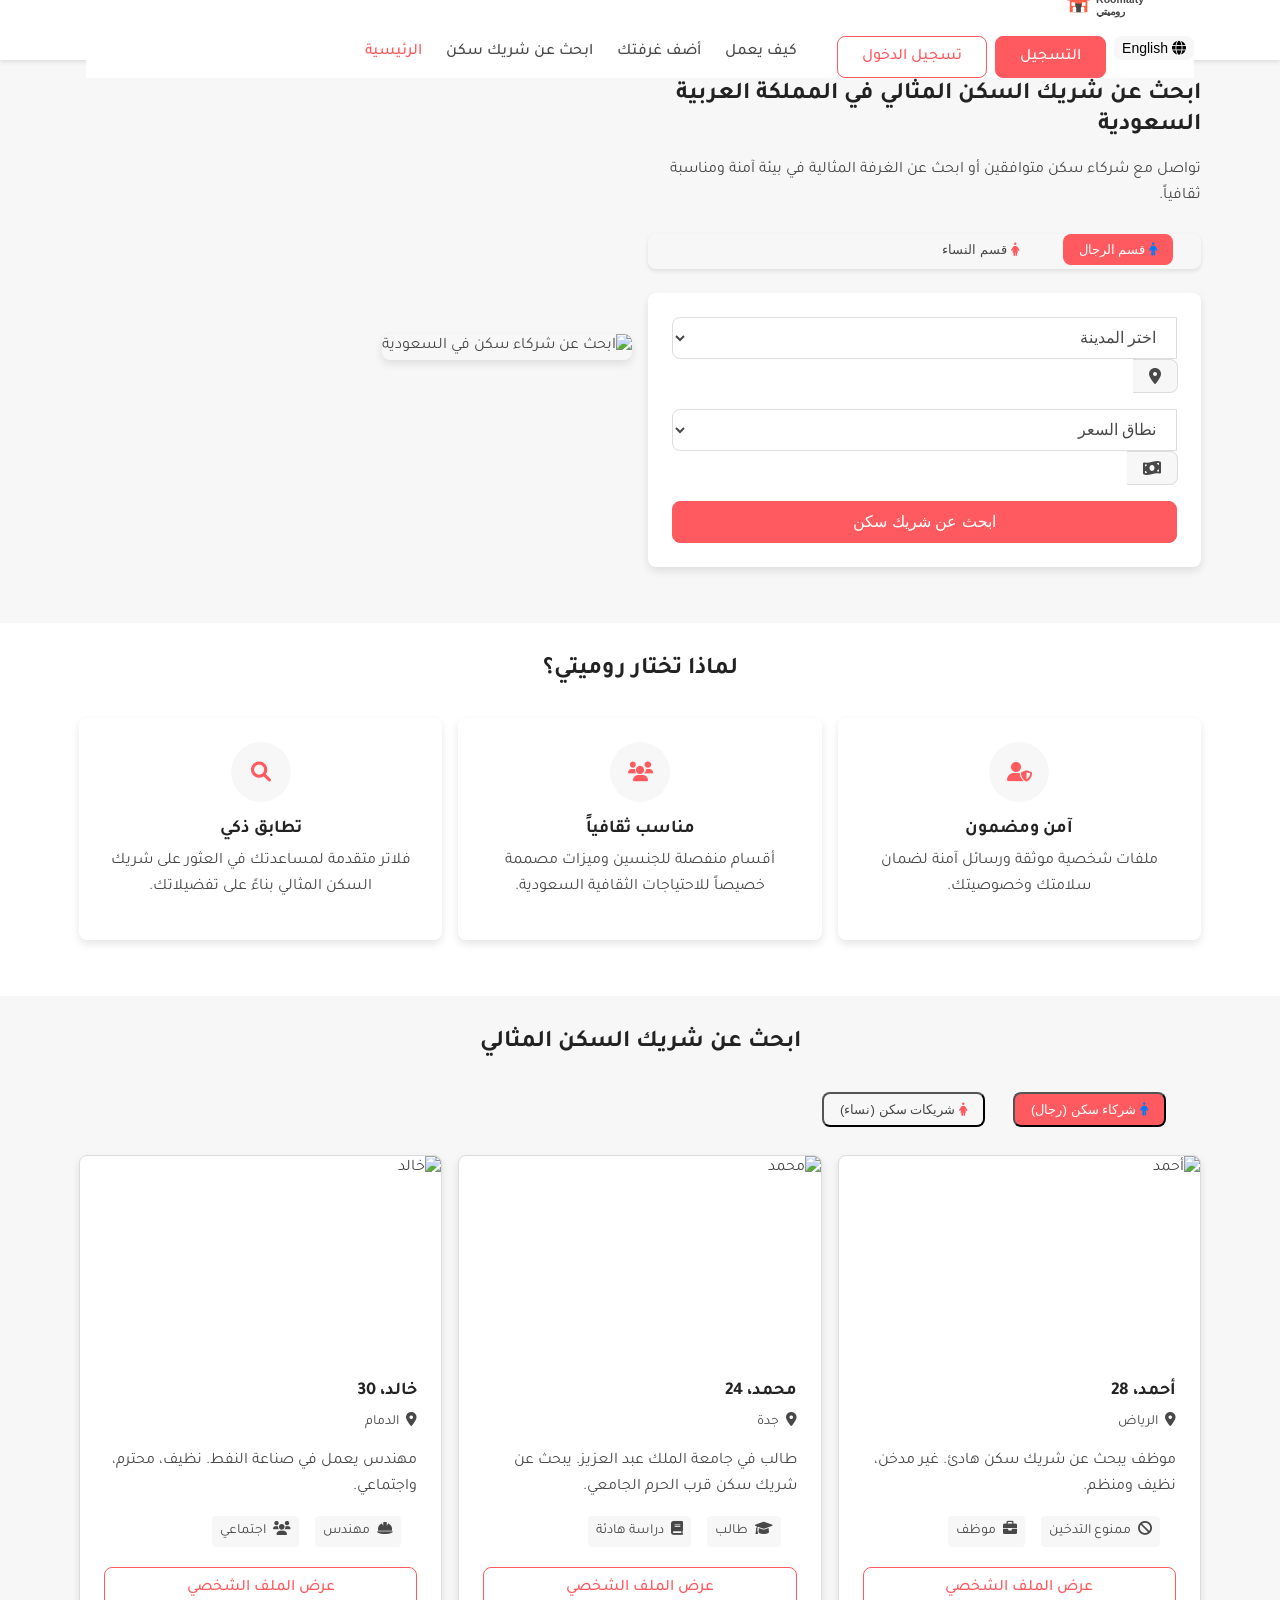
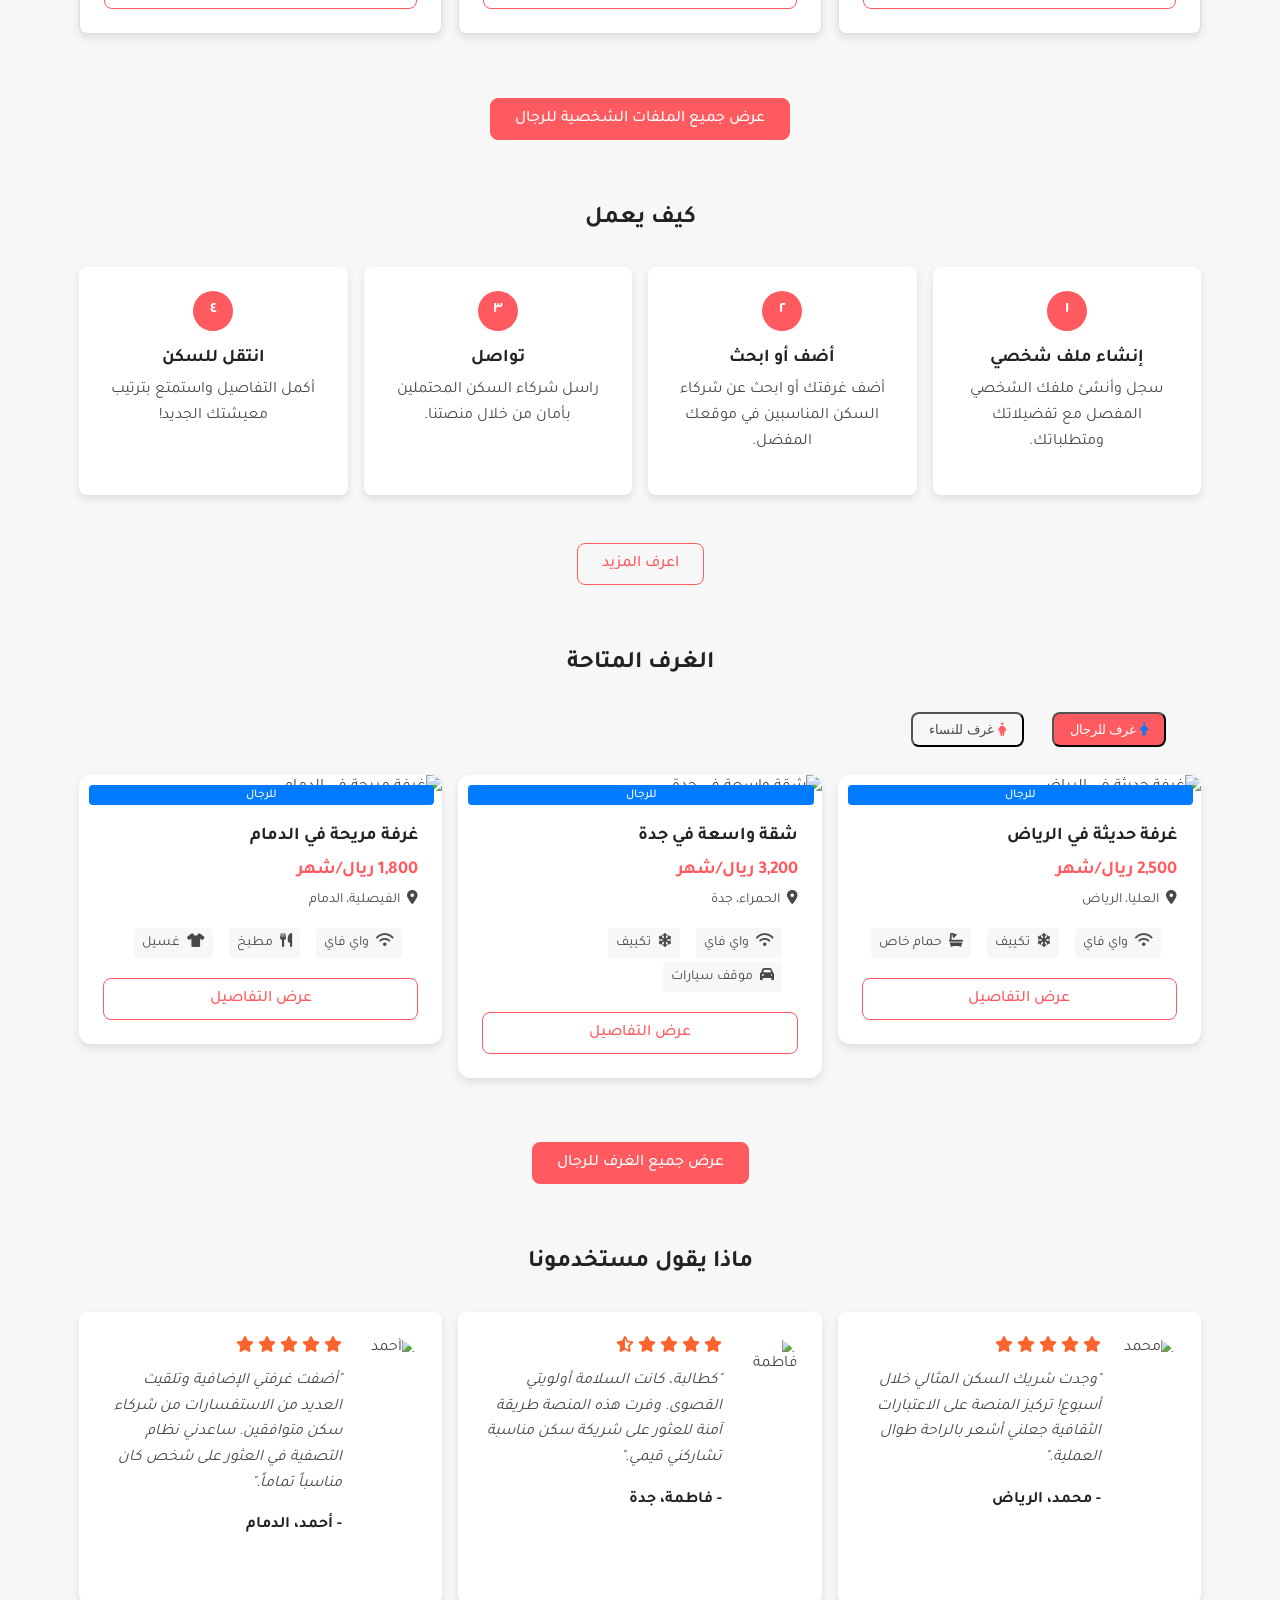
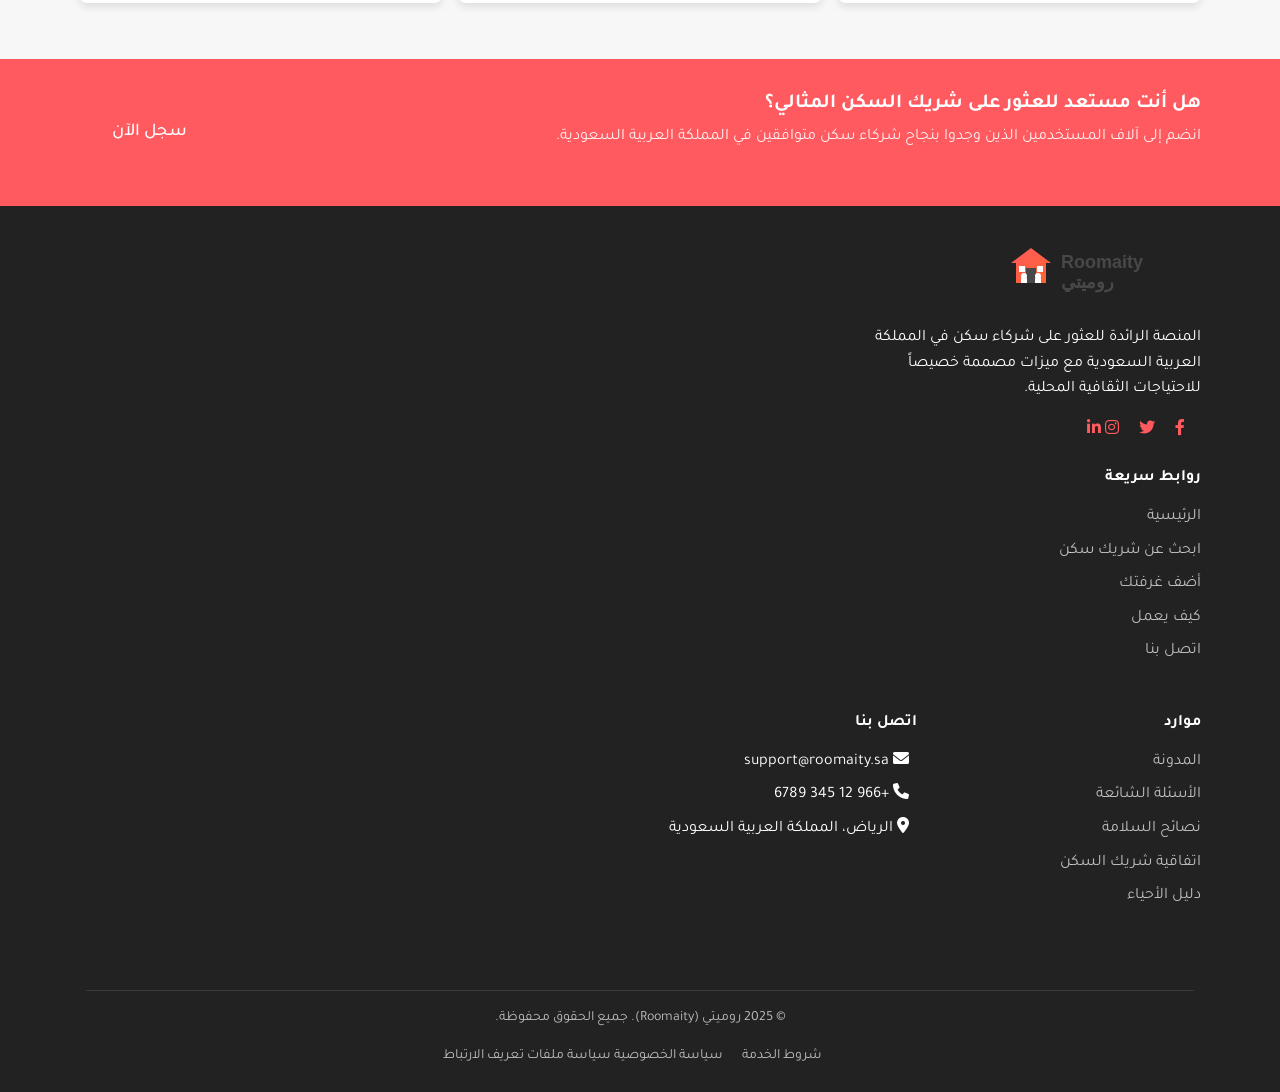
==== commit e474e985: "feat: Make auth pages and index pages functional, prior plans & search updates This commit includes " ====
--- a/index-ar.html
+++ b/index-ar.html
@@ -8,24 +8,16 @@
     <link rel="stylesheet" href="css/mobile.css">
     <link rel="stylesheet" href="css/mobile-enhanced.css">
     <link rel="stylesheet" href="css/arabic.css">
-    <link rel="stylesheet" href="css/arabic-enhanced.css">
-    <link rel="stylesheet" href="css/search-improvements.css">
-    <link rel="stylesheet" href="css/gender-separation.css">
-    <link rel="stylesheet" href="css/mobile-fixes.css">
-    <link rel="stylesheet" href="css/headline-improvements.css">
-    <link rel="stylesheet" href="css/mobile-upper-page.css">
-    <link rel="stylesheet" href="css/main-page-improvements.css">
-    <link rel="stylesheet" href="css/enhanced-mobile-responsiveness.css">
     <link rel="stylesheet" href="https://cdnjs.cloudflare.com/ajax/libs/font-awesome/6.0.0/css/all.min.css">
     <link href="https://fonts.googleapis.com/css2?family=Tajawal:wght@300;400;500;700&family=Poppins:wght@300;400;500;700&display=swap" rel="stylesheet">
-    <link rel="icon" href="images/logo/new/roomaity-icon.svg">
+    <link rel="icon" href="images/logo/roomaity-icon.svg">
 </head>
 <body>
     <!-- Header/Navbar -->
     <header class="navbar fixed-top">
         <div class="container">
             <a href="index-ar.html" class="navbar-brand">
-                <img src="images/logo/new/roomaity-logo-horizontal.svg" alt="شعار روميتي" height="40">
+                <img src="images/logo/roomaity-logo-horizontal.svg" alt="شعار روميتي" height="40">
             </a>
             
             <button class="navbar-toggler d-lg-none" type="button" id="navbarToggler" aria-label="القائمة">
@@ -64,11 +56,11 @@
 
     <!-- Mobile Bottom Navigation -->
     <nav class="mobile-bottom-nav d-md-none">
-        <a href="index-ar.html" class="mobile-nav-item">
+        <a href="index-ar.html" class="mobile-nav-item active">
             <i class="fas fa-home"></i>
             <span>الرئيسية</span>
         </a>
-        <a href="search-ar.html" class="mobile-nav-item active">
+        <a href="search-ar.html" class="mobile-nav-item">
             <i class="fas fa-search"></i>
             <span>البحث</span>
         </a>
@@ -86,312 +78,574 @@
         </a>
     </nav>
 
-    <!-- Search Container -->
-    <section class="search-container">
-        <div class="container">
-            <div class="search-header">
-                <h1 class="hero-title">ابحث عن <span class="text-primary">شريك سكن</span> (رجال)</h1>
-                <p class="search-subtitle">استخدم الفلاتر أدناه للعثور على شريك السكن المناسب لاحتياجاتك</p>
-            </div>
-            
-            <!-- Gender Selection -->
-            <div class="gender-selection-container mb-4">
-                <div class="gender-selection-label">اختر القسم:</div>
-                <div class="gender-selection-buttons">
-                    <button class="btn btn-primary gender-selector active" data-select-gender="male">
-                        <i class="fas fa-male"></i> قسم الرجال
+    <!-- Hero Section -->
+    <section class="hero">
+        <div class="container">
+            <div class="row align-items-center">
+                <div class="col-lg-6">
+                    <h1 class="hero-title">ابحث عن شريك السكن المثالي في المملكة العربية السعودية</h1>
+                    <p class="hero-subtitle">تواصل مع شركاء سكن متوافقين أو ابحث عن الغرفة المثالية في بيئة آمنة ومناسبة ثقافياً.</p>
+                    
+                    <!-- Gender Selection Tabs -->
+                    <div class="gender-tabs mt-4">
+                        <ul class="nav nav-pills nav-fill mb-3" id="genderTabs" role="tablist">
+                            <li class="nav-item" role="presentation">
+                                <button class="nav-link active" id="male-tab" data-toggle="pill" data-target="#male-content" type="button" role="tab" aria-controls="male-content" aria-selected="true">
+                                    <i class="fas fa-male text-male"></i> قسم الرجال
+                                </button>
+                            </li>
+                            <li class="nav-item" role="presentation">
+                                <button class="nav-link" id="female-tab" data-toggle="pill" data-target="#female-content" type="button" role="tab" aria-controls="female-content" aria-selected="false">
+                                    <i class="fas fa-female text-female"></i> قسم النساء
+                                </button>
+                            </li>
+                        </ul>
+                    </div>
+                    
+                    <!-- Search Form -->
+                    <div class="tab-content" id="genderTabsContent">
+                        <!-- Male Content -->
+                        <div class="tab-pane fade show active" id="male-content" role="tabpanel" aria-labelledby="male-tab">
+                            <form action="search-ar.html" class="search-form" method="get">
+                                <input type="hidden" name="gender" value="male">
+                                <div class="form-group">
+                                    <div class="input-group">
+                                        <div class="input-group-prepend">
+                                            <span class="input-group-text"><i class="fas fa-map-marker-alt"></i></span>
+                                        </div>
+                                        <select class="form-control" name="city" required>
+                                            <option value="" selected disabled>اختر المدينة</option>
+                                            <option value="Riyadh">الرياض</option>
+                                            <option value="Jeddah">جدة</option>
+                                            <option value="Dammam">الدمام</option>
+                                            <option value="Mecca">مكة</option>
+                                            <option value="Medina">المدينة</option>
+                                        </select>
+                                    </div>
+                                </div>
+                                <div class="form-group">
+                                    <div class="input-group">
+                                        <div class="input-group-prepend">
+                                            <span class="input-group-text"><i class="fas fa-money-bill-wave"></i></span>
+                                        </div>
+                                        <select class="form-control" name="price_range">
+                                            <option value="" selected disabled>نطاق السعر</option>
+                                            <option value="0-1000">أقل من 1,000 ريال</option>
+                                            <option value="1000-2000">1,000 - 2,000 ريال</option>
+                                            <option value="2000-3000">2,000 - 3,000 ريال</option>
+                                            <option value="3000-4000">3,000 - 4,000 ريال</option>
+                                            <option value="4000+">أكثر من 4,000 ريال</option>
+                                        </select>
+                                    </div>
+                                </div>
+                                <button type="submit" class="btn btn-primary btn-block">ابحث عن شريك سكن</button>
+                            </form>
+                        </div>
+                        
+                        <!-- Female Content -->
+                        <div class="tab-pane fade" id="female-content" role="tabpanel" aria-labelledby="female-tab">
+                            <form action="search-ar.html" class="search-form" method="get">
+                                <input type="hidden" name="gender" value="female">
+                                <div class="form-group">
+                                    <div class="input-group">
+                                        <div class="input-group-prepend">
+                                            <span class="input-group-text"><i class="fas fa-map-marker-alt"></i></span>
+                                        </div>
+                                        <select class="form-control" name="city" required>
+                                            <option value="" selected disabled>اختر المدينة</option>
+                                            <option value="Riyadh">الرياض</option>
+                                            <option value="Jeddah">جدة</option>
+                                            <option value="Dammam">الدمام</option>
+                                            <option value="Mecca">مكة</option>
+                                            <option value="Medina">المدينة</option>
+                                        </select>
+                                    </div>
+                                </div>
+                                <div class="form-group">
+                                    <div class="input-group">
+                                        <div class="input-group-prepend">
+                                            <span class="input-group-text"><i class="fas fa-money-bill-wave"></i></span>
+                                        </div>
+                                        <select class="form-control" name="price_range">
+                                            <option value="" selected disabled>نطاق السعر</option>
+                                            <option value="0-1000">أقل من 1,000 ريال</option>
+                                            <option value="1000-2000">1,000 - 2,000 ريال</option>
+                                            <option value="2000-3000">2,000 - 3,000 ريال</option>
+                                            <option value="3000-4000">3,000 - 4,000 ريال</option>
+                                            <option value="4000+">أكثر من 4,000 ريال</option>
+                                        </select>
+                                    </div>
+                                </div>
+                                <button type="submit" class="btn btn-primary btn-block">ابحث عن شريكة سكن</button>
+                            </form>
+                        </div>
+                    </div>
+                </div>
+                <div class="col-lg-6 d-none d-lg-block">
+                    <img src="images/illustrations/roommate-hero.jpg" alt="ابحث عن شركاء سكن في السعودية" class="img-fluid rounded hero-image">
+                </div>
+            </div>
+        </div>
+    </section>
+
+    <!-- Features Section -->
+    <section class="features py-5">
+        <div class="container">
+            <h2 class="section-title text-center mb-5">لماذا تختار روميتي؟</h2>
+            
+            <div class="row">
+                <div class="col-md-4 mb-4">
+                    <div class="feature-card">
+                        <div class="feature-icon">
+                            <i class="fas fa-user-shield"></i>
+                        </div>
+                        <h3 class="feature-title">آمن ومضمون</h3>
+                        <p class="feature-text">ملفات شخصية موثقة ورسائل آمنة لضمان سلامتك وخصوصيتك.</p>
+                    </div>
+                </div>
+                
+                <div class="col-md-4 mb-4">
+                    <div class="feature-card">
+                        <div class="feature-icon">
+                            <i class="fas fa-users"></i>
+                        </div>
+                        <h3 class="feature-title">مناسب ثقافياً</h3>
+                        <p class="feature-text">أقسام منفصلة للجنسين وميزات مصممة خصيصاً للاحتياجات الثقافية السعودية.</p>
+                    </div>
+                </div>
+                
+                <div class="col-md-4 mb-4">
+                    <div class="feature-card">
+                        <div class="feature-icon">
+                            <i class="fas fa-search"></i>
+                        </div>
+                        <h3 class="feature-title">تطابق ذكي</h3>
+                        <p class="feature-text">فلاتر متقدمة لمساعدتك في العثور على شريك السكن المثالي بناءً على تفضيلاتك.</p>
+                    </div>
+                </div>
+            </div>
+        </div>
+    </section>
+
+    <!-- Roommate Profiles Section -->
+    <section class="roommate-profiles py-5 bg-light">
+        <div class="container">
+            <h2 class="section-title text-center mb-5">ابحث عن شريك السكن المثالي</h2>
+            
+            <!-- Gender Tabs for Profiles -->
+            <ul class="nav nav-pills nav-justified mb-4" id="profilesTabs" role="tablist">
+                <li class="nav-item" role="presentation">
+                    <button class="nav-link active" id="male-profiles-tab" data-toggle="pill" data-target="#male-profiles" type="button" role="tab" aria-controls="male-profiles" aria-selected="true">
+                        <i class="fas fa-male text-male"></i> شركاء سكن (رجال)
                     </button>
-                    <button class="btn btn-outline-primary gender-selector" data-select-gender="female">
-                        <i class="fas fa-female"></i> قسم النساء
+                </li>
+                <li class="nav-item" role="presentation">
+                    <button class="nav-link" id="female-profiles-tab" data-toggle="pill" data-target="#female-profiles" type="button" role="tab" aria-controls="female-profiles" aria-selected="false">
+                        <i class="fas fa-female text-female"></i> شريكات سكن (نساء)
                     </button>
-                </div>
-            </div>
+                </li>
+            </ul>
+            
+            <div class="tab-content" id="profilesTabsContent">
+                <!-- Male Profiles -->
+                <div class="tab-pane fade show active" id="male-profiles" role="tabpanel" aria-labelledby="male-profiles-tab">
+                    <div class="row">
+                        <div class="col-md-4 mb-4">
+                            <div class="card">
+                                <img src="images/illustrations/profile1.jpg" class="card-img-top" alt="أحمد">
+                                <div class="card-body">
+                                    <h5 class="card-title">أحمد، 28</h5>
+                                    <p class="card-location"><i class="fas fa-map-marker-alt"></i> الرياض</p>
+                                    <p class="card-text">موظف يبحث عن شريك سكن هادئ. غير مدخن، نظيف ومنظم.</p>
+                                    <div class="card-amenities">
+                                        <span class="card-amenity"><i class="fas fa-ban"></i> ممنوع التدخين</span>
+                                        <span class="card-amenity"><i class="fas fa-briefcase"></i> موظف</span>
+                                    </div>
+                                    <a href="profile-details-ar.html" class="btn btn-outline-primary btn-block mt-3">عرض الملف الشخصي</a>
+                                </div>
+                            </div>
+                        </div>
+                        
+                        <div class="col-md-4 mb-4">
+                            <div class="card">
+                                <img src="images/illustrations/profile2.jpg" class="card-img-top" alt="محمد">
+                                <div class="card-body">
+                                    <h5 class="card-title">محمد، 24</h5>
+                                    <p class="card-location"><i class="fas fa-map-marker-alt"></i> جدة</p>
+                                    <p class="card-text">طالب في جامعة الملك عبد العزيز. يبحث عن شريك سكن قرب الحرم الجامعي.</p>
+                                    <div class="card-amenities">
+                                        <span class="card-amenity"><i class="fas fa-graduation-cap"></i> طالب</span>
+                                        <span class="card-amenity"><i class="fas fa-book"></i> دراسة هادئة</span>
+                                    </div>
+                                    <a href="profile-details-ar.html" class="btn btn-outline-primary btn-block mt-3">عرض الملف الشخصي</a>
+                                </div>
+                            </div>
+                        </div>
+                        
+                        <div class="col-md-4 mb-4">
+                            <div class="card">
+                                <img src="images/illustrations/profile3.jpg" class="card-img-top" alt="خالد">
+                                <div class="card-body">
+                                    <h5 class="card-title">خالد، 30</h5>
+                                    <p class="card-location"><i class="fas fa-map-marker-alt"></i> الدمام</p>
+                                    <p class="card-text">مهندس يعمل في صناعة النفط. نظيف، محترم، واجتماعي.</p>
+                                    <div class="card-amenities">
+                                        <span class="card-amenity"><i class="fas fa-hard-hat"></i> مهندس</span>
+                                        <span class="card-amenity"><i class="fas fa-users"></i> اجتماعي</span>
+                                    </div>
+                                    <a href="profile-details-ar.html" class="btn btn-outline-primary btn-block mt-3">عرض الملف الشخصي</a>
+                                </div>
+                            </div>
+                        </div>
+                    </div>
+                    
+                    <div class="text-center mt-3">
+                        <a href="profiles-ar.html?gender=male" class="btn btn-primary">عرض جميع الملفات الشخصية للرجال</a>
+                    </div>
+                </div>
+                
+                <!-- Female Profiles -->
+                <div class="tab-pane fade" id="female-profiles" role="tabpanel" aria-labelledby="female-profiles-tab">
+                    <div class="row">
+                        <div class="col-md-4 mb-4">
+                            <div class="card">
+                                <img src="images/illustrations/profile4.jpg" class="card-img-top" alt="سارة">
+                                <div class="card-body">
+                                    <h5 class="card-title">سارة، 26</h5>
+                                    <p class="card-location"><i class="fas fa-map-marker-alt"></i> الرياض</p>
+                                    <p class="card-text">طالبة طب تبحث عن شريكة سكن. نظيفة، منظمة، ومجتهدة.</p>
+                                    <div class="card-amenities">
+                                        <span class="card-amenity"><i class="fas fa-user-md"></i> طب</span>
+                                        <span class="card-amenity"><i class="fas fa-book"></i> مجتهدة</span>
+                                    </div>
+                                    <a href="profile-details-ar.html" class="btn btn-outline-primary btn-block mt-3">عرض الملف الشخصي</a>
+                                </div>
+                            </div>
+                        </div>
+                        
+                        <div class="col-md-4 mb-4">
+                            <div class="card">
+                                <img src="images/illustrations/profile5.jpg" class="card-img-top" alt="نورة">
+                                <div class="card-body">
+                                    <h5 class="card-title">نورة، 29</h5>
+                                    <p class="card-location"><i class="fas fa-map-marker-alt"></i> جدة</p>
+                                    <p class="card-text">موظفة في قطاع المالية. تبحث عن شريكة سكن مسؤولة.</p>
+                                    <div class="card-amenities">
+                                        <span class="card-amenity"><i class="fas fa-briefcase"></i> موظفة</span>
+                                        <span class="card-amenity"><i class="fas fa-chart-line"></i> مالية</span>
+                                    </div>
+                                    <a href="profile-details-ar.html" class="btn btn-outline-primary btn-block mt-3">عرض الملف الشخصي</a>
+                                </div>
+                            </div>
+                        </div>
+                        
+                        <div class="col-md-4 mb-4">
+                            <div class="card">
+                                <img src="images/illustrations/profile6.jpg" class="card-img-top" alt="أمل">
+                                <div class="card-body">
+                                    <h5 class="card-title">أمل، 25</h5>
+                                    <p class="card-location"><i class="fas fa-map-marker-alt"></i> مكة</p>
+                                    <p class="card-text">معلمة تبحث عن شريكة سكن هادئة ومحترمة. تستمتع بالقراءة والطبخ.</p>
+                                    <div class="card-amenities">
+                                        <span class="card-amenity"><i class="fas fa-chalkboard-teacher"></i> معلمة</span>
+                                        <span class="card-amenity"><i class="fas fa-utensils"></i> طبخ</span>
+                                    </div>
+                                    <a href="profile-details-ar.html" class="btn btn-outline-primary btn-block mt-3">عرض الملف الشخصي</a>
+                                </div>
+                            </div>
+                        </div>
+                    </div>
+                    
+                    <div class="text-center mt-3">
+                        <a href="profiles-ar.html?gender=female" class="btn btn-primary">عرض جميع الملفات الشخصية للنساء</a>
+                    </div>
+                </div>
+            </div>
+        </div>
+    </section>
+
+    <!-- How It Works Section -->
+    <section class="how-it-works py-5">
+        <div class="container">
+            <h2 class="section-title text-center mb-5">كيف يعمل</h2>
             
             <div class="row">
-                <!-- Filters Sidebar -->
-                <div class="col-lg-3">
-                    <div class="filter-sidebar">
-                        <h3 class="filter-title">فلاتر البحث</h3>
-                        
-                        <!-- Location Filter -->
-                        <div class="filter-group">
-                            <label class="filter-label">المدينة</label>
-                            <select class="form-control">
-                                <option value="" selected>جميع المدن</option>
-                                <option value="Riyadh">الرياض</option>
-                                <option value="Jeddah">جدة</option>
-                                <option value="Dammam">الدمام</option>
-                                <option value="Mecca">مكة</option>
-                                <option value="Medina">المدينة</option>
-                            </select>
-                        </div>
-                        
-                        <!-- Price Range Filter -->
-                        <div class="filter-group">
-                            <label class="filter-label">نطاق السعر (ريال/شهر)</label>
-                            <div class="price-range">
-                                <input type="number" class="form-control price-input" placeholder="من" min="0">
-                                <span class="price-separator">-</span>
-                                <input type="number" class="form-control price-input" placeholder="إلى" min="0">
-                            </div>
-                        </div>
-                        
-                        <!-- Roommate Type Filter -->
-                        <div class="filter-group">
-                            <label class="filter-label">نوع شريك السكن</label>
-                            <div class="filter-options">
-                                <div class="filter-option">
-                                    <input type="checkbox" id="student" class="filter-checkbox">
-                                    <label for="student">طالب</label>
-                                </div>
-                                <div class="filter-option">
-                                    <input type="checkbox" id="professional" class="filter-checkbox">
-                                    <label for="professional">موظف</label>
-                                </div>
-                                <div class="filter-option">
-                                    <input type="checkbox" id="both" class="filter-checkbox">
-                                    <label for="both">كلاهما</label>
-                                </div>
-                            </div>
-                        </div>
-                        
-                        <!-- Age Range Filter -->
-                        <div class="filter-group">
-                            <label class="filter-label">الفئة العمرية</label>
-                            <div class="filter-options">
-                                <div class="filter-option">
-                                    <input type="checkbox" id="age18-24" class="filter-checkbox">
-                                    <label for="age18-24">18-24</label>
-                                </div>
-                                <div class="filter-option">
-                                    <input type="checkbox" id="age25-34" class="filter-checkbox">
-                                    <label for="age25-34">25-34</label>
-                                </div>
-                                <div class="filter-option">
-                                    <input type="checkbox" id="age35-44" class="filter-checkbox">
-                                    <label for="age35-44">35-44</label>
-                                </div>
-                                <div class="filter-option">
-                                    <input type="checkbox" id="age45plus" class="filter-checkbox">
-                                    <label for="age45plus">45+</label>
-                                </div>
-                            </div>
-                        </div>
-                        
-                        <!-- Lifestyle Filter -->
-                        <div class="filter-group">
-                            <label class="filter-label">نمط الحياة</label>
-                            <div class="filter-options">
-                                <div class="filter-option">
-                                    <input type="checkbox" id="nonsmoker" class="filter-checkbox">
-                                    <label for="nonsmoker">غير مدخن</label>
-                                </div>
-                                <div class="filter-option">
-                                    <input type="checkbox" id="quiet" class="filter-checkbox">
-                                    <label for="quiet">هادئ</label>
-                                </div>
-                                <div class="filter-option">
-                                    <input type="checkbox" id="social" class="filter-checkbox">
-                                    <label for="social">اجتماعي</label>
-                                </div>
-                                <div class="filter-option">
-                                    <input type="checkbox" id="clean" class="filter-checkbox">
-                                    <label for="clean">نظيف</label>
-                                </div>
-                            </div>
-                        </div>
-                        
-                        <!-- Availability Filter -->
-                        <div class="filter-group">
-                            <label class="filter-label">تاريخ التوفر</label>
-                            <input type="date" class="form-control">
-                        </div>
-                        
-                        <button class="btn btn-primary btn-block mt-4">تطبيق الفلاتر</button>
-                        <button class="btn btn-outline-primary btn-block mt-2">إعادة ضبط</button>
-                    </div>
-                </div>
-                
-                <!-- Search Results -->
-                <div class="col-lg-9">
-                    <!-- Male Results -->
-                    <div class="male-content">
-                        <div class="d-flex justify-content-between align-items-center mb-3">
-                            <p class="search-result-count">تم العثور على 15 شريك سكن محتمل</p>
-                            <div class="sort-options">
-                                <label class="sort-label">ترتيب حسب:</label>
-                                <select class="sort-select">
-                                    <option value="relevance">الأكثر صلة</option>
-                                    <option value="price_low">السعر: من الأقل إلى الأعلى</option>
-                                    <option value="price_high">السعر: من الأعلى إلى الأقل</option>
-                                    <option value="date_new">الأحدث</option>
-                                </select>
-                            </div>
-                        </div>
-                        
-                        <div class="row">
-                            <!-- Roommate Card 1 -->
-                            <div class="col-md-6 col-lg-4 mb-4">
-                                <div class="card">
-                                    <img src="images/illustrations/profile1.jpg" class="card-img-top" alt="أحمد">
-                                    <div class="card-body">
-                                        <h5 class="card-title">أحمد، 28</h5>
-                                        <p class="card-location"><i class="fas fa-map-marker-alt"></i> الرياض</p>
-                                        <p class="card-text">موظف يبحث عن شريك سكن هادئ. غير مدخن، نظيف ومنظم.</p>
-                                        <div class="card-amenities">
-                                            <span class="card-amenity"><i class="fas fa-ban"></i> ممنوع التدخين</span>
-                                            <span class="card-amenity"><i class="fas fa-briefcase"></i> موظف</span>
-                                        </div>
-                                        <a href="profile-details-ar.html" class="btn btn-outline-primary btn-block mt-3">عرض الملف الشخصي</a>
-                                    </div>
-                                </div>
-                            </div>
-                            
-                            <!-- Roommate Card 2 -->
-                            <div class="col-md-6 col-lg-4 mb-4">
-                                <div class="card">
-                                    <img src="images/illustrations/profile2.jpg" class="card-img-top" alt="محمد">
-                                    <div class="card-body">
-                                        <h5 class="card-title">محمد، 24</h5>
-                                        <p class="card-location"><i class="fas fa-map-marker-alt"></i> جدة</p>
-                                        <p class="card-text">طالب في جامعة الملك عبد العزيز. يبحث عن شريك سكن قرب الحرم الجامعي.</p>
-                                        <div class="card-amenities">
-                                            <span class="card-amenity"><i class="fas fa-graduation-cap"></i> طالب</span>
-                                            <span class="card-amenity"><i class="fas fa-book"></i> دراسة هادئة</span>
-                                        </div>
-                                        <a href="profile-details-ar.html" class="btn btn-outline-primary btn-block mt-3">عرض الملف الشخصي</a>
-                                    </div>
-                                </div>
-                            </div>
-                            
-                            <!-- Roommate Card 3 -->
-                            <div class="col-md-6 col-lg-4 mb-4">
-                                <div class="card">
-                                    <img src="images/illustrations/profile3.jpg" class="card-img-top" alt="خالد">
-                                    <div class="card-body">
-                                        <h5 class="card-title">خالد، 30</h5>
-                                        <p class="card-location"><i class="fas fa-map-marker-alt"></i> الدمام</p>
-                                        <p class="card-text">مهندس يعمل في صناعة النفط. نظيف، محترم، واجتماعي.</p>
-                                        <div class="card-amenities">
-                                            <span class="card-amenity"><i class="fas fa-hard-hat"></i> مهندس</span>
-                                            <span class="card-amenity"><i class="fas fa-users"></i> اجتماعي</span>
-                                        </div>
-                                        <a href="profile-details-ar.html" class="btn btn-outline-primary btn-block mt-3">عرض الملف الشخصي</a>
-                                    </div>
-                                </div>
-                            </div>
-                            
-                            <!-- More roommate cards... -->
-                        </div>
-                        
-                        <!-- Pagination -->
-                        <nav aria-label="Page navigation">
-                            <ul class="pagination">
-                                <li class="page-item disabled">
-                                    <a class="page-link" href="#" aria-label="Previous">
-                                        <i class="fas fa-chevron-right"></i>
-                                    </a>
-                                </li>
-                                <li class="page-item active"><a class="page-link" href="#">1</a></li>
-                                <li class="page-item"><a class="page-link" href="#">2</a></li>
-                                <li class="page-item"><a class="page-link" href="#">3</a></li>
-                                <li class="page-item">
-                                    <a class="page-link" href="#" aria-label="Next">
-                                        <i class="fas fa-chevron-left"></i>
-                                    </a>
-                                </li>
-                            </ul>
-                        </nav>
+                <div class="col-6 col-md-3 mb-4">
+                    <div class="step-card">
+                        <div class="step-number">١</div>
+                        <h3 class="step-title">إنشاء ملف شخصي</h3>
+                        <p class="step-text">سجل وأنشئ ملفك الشخصي المفصل مع تفضيلاتك ومتطلباتك.</p>
+                    </div>
+                </div>
+                
+                <div class="col-6 col-md-3 mb-4">
+                    <div class="step-card">
+                        <div class="step-number">٢</div>
+                        <h3 class="step-title">أضف أو ابحث</h3>
+                        <p class="step-text">أضف غرفتك أو ابحث عن شركاء السكن المناسبين في موقعك المفضل.</p>
+                    </div>
+                </div>
+                
+                <div class="col-6 col-md-3 mb-4">
+                    <div class="step-card">
+                        <div class="step-number">٣</div>
+                        <h3 class="step-title">تواصل</h3>
+                        <p class="step-text">راسل شركاء السكن المحتملين بأمان من خلال منصتنا.</p>
+                    </div>
+                </div>
+                
+                <div class="col-6 col-md-3 mb-4">
+                    <div class="step-card">
+                        <div class="step-number">٤</div>
+                        <h3 class="step-title">انتقل للسكن</h3>
+                        <p class="step-text">أكمل التفاصيل واستمتع بترتيب معيشتك الجديد!</p>
+                    </div>
+                </div>
+            </div>
+            
+            <div class="text-center mt-4">
+                <a href="about-ar.html" class="btn btn-outline-primary">اعرف المزيد</a>
+            </div>
+        </div>
+    </section>
+
+    <!-- Featured Listings Section -->
+    <section class="featured-listings py-5 bg-light">
+        <div class="container">
+            <h2 class="section-title text-center mb-5">الغرف المتاحة</h2>
+            
+            <!-- Gender Tabs for Listings -->
+            <ul class="nav nav-pills nav-justified mb-4" id="listingsTabs" role="tablist">
+                <li class="nav-item" role="presentation">
+                    <button class="nav-link active" id="male-listings-tab" data-toggle="pill" data-target="#male-listings" type="button" role="tab" aria-controls="male-listings" aria-selected="true">
+                        <i class="fas fa-male text-male"></i> غرف للرجال
+                    </button>
+                </li>
+                <li class="nav-item" role="presentation">
+                    <button class="nav-link" id="female-listings-tab" data-toggle="pill" data-target="#female-listings" type="button" role="tab" aria-controls="female-listings" aria-selected="false">
+                        <i class="fas fa-female text-female"></i> غرف للنساء
+                    </button>
+                </li>
+            </ul>
+            
+            <div class="tab-content" id="listingsTabsContent">
+                <!-- Male Listings -->
+                <div class="tab-pane fade show active" id="male-listings" role="tabpanel" aria-labelledby="male-listings-tab">
+                    <div class="row">
+                        <div class="col-md-4 mb-4">
+                            <div class="listing-card">
+                                <div class="badge badge-male position-absolute" style="top: 10px; left: 10px;">
+                                    للرجال
+                                </div>
+                                <img src="images/illustrations/room1.jpg" class="card-img-top" alt="غرفة حديثة في الرياض">
+                                <div class="card-body">
+                                    <h5 class="card-title">غرفة حديثة في الرياض</h5>
+                                    <p class="card-price">2,500 ريال/شهر</p>
+                                    <p class="card-location"><i class="fas fa-map-marker-alt"></i> العليا، الرياض</p>
+                                    <div class="card-amenities">
+                                        <span class="card-amenity"><i class="fas fa-wifi"></i> واي فاي</span>
+                                        <span class="card-amenity"><i class="fas fa-snowflake"></i> تكييف</span>
+                                        <span class="card-amenity"><i class="fas fa-bath"></i> حمام خاص</span>
+                                    </div>
+                                    <a href="room-details-ar.html" class="btn btn-outline-primary btn-block mt-3">عرض التفاصيل</a>
+                                </div>
+                            </div>
+                        </div>
+                        
+                        <div class="col-md-4 mb-4">
+                            <div class="listing-card">
+                                <div class="badge badge-male position-absolute" style="top: 10px; left: 10px;">
+                                    للرجال
+                                </div>
+                                <img src="images/illustrations/room2.jpg" class="card-img-top" alt="شقة واسعة في جدة">
+                                <div class="card-body">
+                                    <h5 class="card-title">شقة واسعة في جدة</h5>
+                                    <p class="card-price">3,200 ريال/شهر</p>
+                                    <p class="card-location"><i class="fas fa-map-marker-alt"></i> الحمراء، جدة</p>
+                                    <div class="card-amenities">
+                                        <span class="card-amenity"><i class="fas fa-wifi"></i> واي فاي</span>
+                                        <span class="card-amenity"><i class="fas fa-snowflake"></i> تكييف</span>
+                                        <span class="card-amenity"><i class="fas fa-car"></i> موقف سيارات</span>
+                                    </div>
+                                    <a href="room-details-ar.html" class="btn btn-outline-primary btn-block mt-3">عرض التفاصيل</a>
+                                </div>
+                            </div>
+                        </div>
+                        
+                        <div class="col-md-4 mb-4">
+                            <div class="listing-card">
+                                <div class="badge badge-male position-absolute" style="top: 10px; left: 10px;">
+                                    للرجال
+                                </div>
+                                <img src="images/illustrations/room3.jpg" class="card-img-top" alt="غرفة مريحة في الدمام">
+                                <div class="card-body">
+                                    <h5 class="card-title">غرفة مريحة في الدمام</h5>
+                                    <p class="card-price">1,800 ريال/شهر</p>
+                                    <p class="card-location"><i class="fas fa-map-marker-alt"></i> الفيصلية، الدمام</p>
+                                    <div class="card-amenities">
+                                        <span class="card-amenity"><i class="fas fa-wifi"></i> واي فاي</span>
+                                        <span class="card-amenity"><i class="fas fa-utensils"></i> مطبخ</span>
+                                        <span class="card-amenity"><i class="fas fa-tshirt"></i> غسيل</span>
+                                    </div>
+                                    <a href="room-details-ar.html" class="btn btn-outline-primary btn-block mt-3">عرض التفاصيل</a>
+                                </div>
+                            </div>
+                        </div>
                     </div>
                     
-                    <!-- Female Results -->
-                    <div class="female-content" style="display: none;">
-                        <div class="d-flex justify-content-between align-items-center mb-3">
-                            <p class="search-result-count">تم العثور على 12 شريكة سكن محتملة</p>
-                            <div class="sort-options">
-                                <label class="sort-label">ترتيب حسب:</label>
-                                <select class="sort-select">
-                                    <option value="relevance">الأكثر صلة</option>
-                                    <option value="price_low">السعر: من الأقل إلى الأعلى</option>
-                                    <option value="price_high">السعر: من الأعلى إلى الأقل</option>
-                                    <option value="date_new">الأحدث</option>
-                                </select>
-                            </div>
-                        </div>
-                        
-                        <div class="row">
-                            <!-- Roommate Card 1 -->
-                            <div class="col-md-6 col-lg-4 mb-4">
-                                <div class="card">
-                                    <img src="images/illustrations/profile4.jpg" class="card-img-top" alt="سارة">
-                                    <div class="card-body">
-                                        <h5 class="card-title">سارة، 26</h5>
-                                        <p class="card-location"><i class="fas fa-map-marker-alt"></i> الرياض</p>
-                                        <p class="card-text">طالبة طب تبحث عن شريكة سكن. نظيفة، منظمة، ومجتهدة.</p>
-                                        <div class="card-amenities">
-                                            <span class="card-amenity"><i class="fas fa-user-md"></i> طب</span>
-                                            <span class="card-amenity"><i class="fas fa-book"></i> مجتهدة</span>
-                                        </div>
-                                        <a href="profile-details-ar.html" class="btn btn-outline-primary btn-block mt-3">عرض الملف الشخصي</a>
-                                    </div>
-                                </div>
-                            </div>
-                            
-                            <!-- Roommate Card 2 -->
-                            <div class="col-md-6 col-lg-4 mb-4">
-                                <div class="card">
-                                    <img src="images/illustrations/profile5.jpg" class="card-img-top" alt="نورة">
-                                    <div class="card-body">
-                                        <h5 class="card-title">نورة، 29</h5>
-                                        <p class="card-location"><i class="fas fa-map-marker-alt"></i> جدة</p>
-                                        <p class="card-text">موظفة في قطاع المالية. تبحث عن شريكة سكن مسؤولة.</p>
-                                        <div class="card-amenities">
-                                            <span class="card-amenity"><i class="fas fa-briefcase"></i> موظفة</span>
-                                            <span class="card-amenity"><i class="fas fa-chart-line"></i> مالية</span>
-                                        </div>
-                                        <a href="profile-details-ar.html" class="btn btn-outline-primary btn-block mt-3">عرض الملف الشخصي</a>
-                                    </div>
-                                </div>
-                            </div>
-                            
-                            <!-- Roommate Card 3 -->
-                            <div class="col-md-6 col-lg-4 mb-4">
-                                <div class="card">
-                                    <img src="images/illustrations/profile6.jpg" class="card-img-top" alt="أمل">
-                                    <div class="card-body">
-                                        <h5 class="card-title">أمل، 25</h5>
-                                        <p class="card-location"><i class="fas fa-map-marker-alt"></i> مكة</p>
-                                        <p class="card-text">معلمة تبحث عن شريكة سكن هادئة ومحترمة. تستمتع بالقراءة والطبخ.</p>
-                                        <div class="card-amenities">
-                                            <span class="card-amenity"><i class="fas fa-chalkboard-teacher"></i> معلمة</span>
-                                            <span class="card-amenity"><i class="fas fa-utensils"></i> طبخ</span>
-                                        </div>
-                                        <a href="profile-details-ar.html" class="btn btn-outline-primary btn-block mt-3">عرض الملف الشخصي</a>
-                                    </div>
-                                </div>
-                            </div>
-                            
-                            <!-- More roommate cards... -->
-                        </div>
-                        
-                        <!-- Pagination -->
-                        <nav aria-label="Page navigation">
-                            <ul class="pagination">
-                                <li class="page-item disabled">
-                                    <a class="page-link" href="#" aria-label="Previous">
-                                        <i class="fas fa-chevron-right"></i>
-                                    </a>
-                                </li>
-                                <li class="page-item active"><a class="page-link" href="#">1</a></li>
-                                <li class="page-item"><a class="page-link" href="#">2</a></li>
-                                <li class="page-item">
-                                    <a class="page-link" href="#" aria-label="Next">
-                                        <i class="fas fa-chevron-left"></i>
-                                    </a>
-                                </li>
-                            </ul>
-                        </nav>
-                    </div>
+                    <div class="text-center mt-3">
+                        <a href="search-ar.html?gender=male" class="btn btn-primary">عرض جميع الغرف للرجال</a>
+                    </div>
+                </div>
+                
+                <!-- Female Listings -->
+                <div class="tab-pane fade" id="female-listings" role="tabpanel" aria-labelledby="female-listings-tab">
+                    <div class="row">
+                        <div class="col-md-4 mb-4">
+                            <div class="listing-card">
+                                <div class="badge badge-female position-absolute" style="top: 10px; left: 10px;">
+                                    للنساء
+                                </div>
+                                <img src="images/illustrations/room4.jpg" class="card-img-top" alt="غرفة فاخرة في الرياض">
+                                <div class="card-body">
+                                    <h5 class="card-title">غرفة فاخرة في الرياض</h5>
+                                    <p class="card-price">2,800 ريال/شهر</p>
+                                    <p class="card-location"><i class="fas fa-map-marker-alt"></i> النخيل، الرياض</p>
+                                    <div class="card-amenities">
+                                        <span class="card-amenity"><i class="fas fa-wifi"></i> واي فاي</span>
+                                        <span class="card-amenity"><i class="fas fa-snowflake"></i> تكييف</span>
+                                        <span class="card-amenity"><i class="fas fa-swimming-pool"></i> مسبح</span>
+                                    </div>
+                                    <a href="room-details-ar.html" class="btn btn-outline-primary btn-block mt-3">عرض التفاصيل</a>
+                                </div>
+                            </div>
+                        </div>
+                        
+                        <div class="col-md-4 mb-4">
+                            <div class="listing-card">
+                                <div class="badge badge-female position-absolute" style="top: 10px; left: 10px;">
+                                    للنساء
+                                </div>
+                                <img src="images/illustrations/room5.jpg" class="card-img-top" alt="شقة أنيقة في جدة">
+                                <div class="card-body">
+                                    <h5 class="card-title">شقة أنيقة في جدة</h5>
+                                    <p class="card-price">3,000 ريال/شهر</p>
+                                    <p class="card-location"><i class="fas fa-map-marker-alt"></i> الروضة، جدة</p>
+                                    <div class="card-amenities">
+                                        <span class="card-amenity"><i class="fas fa-wifi"></i> واي فاي</span>
+                                        <span class="card-amenity"><i class="fas fa-snowflake"></i> تكييف</span>
+                                        <span class="card-amenity"><i class="fas fa-dumbbell"></i> صالة رياضية</span>
+                                    </div>
+                                    <a href="room-details-ar.html" class="btn btn-outline-primary btn-block mt-3">عرض التفاصيل</a>
+                                </div>
+                            </div>
+                        </div>
+                        
+                        <div class="col-md-4 mb-4">
+                            <div class="listing-card">
+                                <div class="badge badge-female position-absolute" style="top: 10px; left: 10px;">
+                                    للنساء
+                                </div>
+                                <img src="images/illustrations/room6.jpg" class="card-img-top" alt="غرفة مريحة في مكة">
+                                <div class="card-body">
+                                    <h5 class="card-title">غرفة مريحة في مكة</h5>
+                                    <p class="card-price">2,200 ريال/شهر</p>
+                                    <p class="card-location"><i class="fas fa-map-marker-alt"></i> العزيزية، مكة</p>
+                                    <div class="card-amenities">
+                                        <span class="card-amenity"><i class="fas fa-wifi"></i> واي فاي</span>
+                                        <span class="card-amenity"><i class="fas fa-utensils"></i> مطبخ</span>
+                                        <span class="card-amenity"><i class="fas fa-bath"></i> حمام خاص</span>
+                                    </div>
+                                    <a href="room-details-ar.html" class="btn btn-outline-primary btn-block mt-3">عرض التفاصيل</a>
+                                </div>
+                            </div>
+                        </div>
+                    </div>
+                    
+                    <div class="text-center mt-3">
+                        <a href="search-ar.html?gender=female" class="btn btn-primary">عرض جميع الغرف للنساء</a>
+                    </div>
+                </div>
+            </div>
+        </div>
+    </section>
+
+    <!-- Testimonials Section -->
+    <section class="testimonials py-5">
+        <div class="container">
+            <h2 class="section-title text-center mb-5">ماذا يقول مستخدمونا</h2>
+            
+            <div class="row">
+                <div class="col-md-4 mb-4">
+                    <div class="testimonial-card">
+                        <div class="testimonial-avatar">
+                            <img src="images/illustrations/testimonial1.jpg" alt="محمد">
+                        </div>
+                        <div class="testimonial-content">
+                            <div class="rating">
+                                <i class="fas fa-star"></i>
+                                <i class="fas fa-star"></i>
+                                <i class="fas fa-star"></i>
+                                <i class="fas fa-star"></i>
+                                <i class="fas fa-star"></i>
+                            </div>
+                            <p class="testimonial-text">"وجدت شريك السكن المثالي خلال أسبوع! تركيز المنصة على الاعتبارات الثقافية جعلني أشعر بالراحة طوال العملية."</p>
+                            <p class="testimonial-author">- محمد، الرياض</p>
+                        </div>
+                    </div>
+                </div>
+                
+                <div class="col-md-4 mb-4">
+                    <div class="testimonial-card">
+                        <div class="testimonial-avatar">
+                            <img src="images/illustrations/testimonial2.jpg" alt="فاطمة">
+                        </div>
+                        <div class="testimonial-content">
+                            <div class="rating">
+                                <i class="fas fa-star"></i>
+                                <i class="fas fa-star"></i>
+                                <i class="fas fa-star"></i>
+                                <i class="fas fa-star"></i>
+                                <i class="fas fa-star-half-alt"></i>
+                            </div>
+                            <p class="testimonial-text">"كطالبة، كانت السلامة أولويتي القصوى. وفرت هذه المنصة طريقة آمنة للعثور على شريكة سكن مناسبة تشاركني قيمي."</p>
+                            <p class="testimonial-author">- فاطمة، جدة</p>
+                        </div>
+                    </div>
+                </div>
+                
+                <div class="col-md-4 mb-4">
+                    <div class="testimonial-card">
+                        <div class="testimonial-avatar">
+                            <img src="images/illustrations/testimonial3.jpg" alt="أحمد">
+                        </div>
+                        <div class="testimonial-content">
+                            <div class="rating">
+                                <i class="fas fa-star"></i>
+                                <i class="fas fa-star"></i>
+                                <i class="fas fa-star"></i>
+                                <i class="fas fa-star"></i>
+                                <i class="fas fa-star"></i>
+                            </div>
+                            <p class="testimonial-text">"أضفت غرفتي الإضافية وتلقيت العديد من الاستفسارات من شركاء سكن متوافقين. ساعدني نظام التصفية في العثور على شخص كان مناسباً تماماً."</p>
+                            <p class="testimonial-author">- أحمد، الدمام</p>
+                        </div>
+                    </div>
+                </div>
+            </div>
+        </div>
+    </section>
+
+    <!-- CTA Section -->
+    <section class="cta py-5">
+        <div class="container">
+            <div class="row align-items-center">
+                <div class="col-lg-8 mb-4 mb-lg-0">
+                    <h2 class="cta-title">هل أنت مستعد للعثور على شريك السكن المثالي؟</h2>
+                    <p class="cta-text">انضم إلى آلاف المستخدمين الذين وجدوا بنجاح شركاء سكن متوافقين في المملكة العربية السعودية.</p>
+                </div>
+                <div class="col-lg-4 text-lg-left">
+                    <a href="register-ar.html" class="btn btn-primary btn-lg">سجل الآن</a>
                 </div>
             </div>
         </div>
@@ -404,6 +658,12 @@
                 <div class="col-md-4 mb-4">
                     <img src="images/logo/roomaity-logo-horizontal.svg" alt="روميتي" height="40" class="mb-3">
                     <p>المنصة الرائدة للعثور على شركاء سكن في المملكة العربية السعودية مع ميزات مصممة خصيصاً للاحتياجات الثقافية المحلية.</p>
+                    <div class="mt-3">
+                        <a href="#" class="ml-3"><i class="fab fa-facebook-f"></i></a>
+                        <a href="#" class="ml-3"><i class="fab fa-twitter"></i></a>
+                        <a href="#" class="ml-3"><i class="fab fa-instagram"></i></a>
+                        <a href="#"><i class="fab fa-linkedin-in"></i></a>
+                    </div>
                 </div>
                 
                 <div class="col-md-2 mb-4">
@@ -413,6 +673,18 @@
                         <li><a href="search-ar.html">ابحث عن شريك سكن</a></li>
                         <li><a href="list-room-ar.html">أضف غرفتك</a></li>
                         <li><a href="about-ar.html">كيف يعمل</a></li>
+                        <li><a href="contact-ar.html">اتصل بنا</a></li>
+                    </ul>
+                </div>
+                
+                <div class="col-md-3 mb-4">
+                    <h5 class="footer-title">موارد</h5>
+                    <ul class="footer-links">
+                        <li><a href="blog-ar.html">المدونة</a></li>
+                        <li><a href="faq-ar.html">الأسئلة الشائعة</a></li>
+                        <li><a href="safety-tips-ar.html">نصائح السلامة</a></li>
+                        <li><a href="roommate-agreement-ar.html">اتفاقية شريك السكن</a></li>
+                        <li><a href="neighborhood-guides-ar.html">دليل الأحياء</a></li>
                     </ul>
                 </div>
                 
@@ -421,19 +693,23 @@
                     <ul class="footer-links">
                         <li><i class="fas fa-envelope ml-2"></i> support@roomaity.sa</li>
                         <li><i class="fas fa-phone ml-2"></i> +966 12 345 6789</li>
+                        <li><i class="fas fa-map-marker-alt ml-2"></i> الرياض، المملكة العربية السعودية</li>
                     </ul>
                 </div>
             </div>
             
             <div class="footer-bottom">
                 <p>&copy; 2025 روميتي (Roomaity). جميع الحقوق محفوظة.</p>
+                <div class="mt-2">
+                    <a href="terms-ar.html" class="ml-3">شروط الخدمة</a>
+                    <a href="privacy-ar.html" class="ml-3">سياسة الخصوصية</a>
+                    <a href="cookies-ar.html">سياسة ملفات تعريف الارتباط</a>
+                </div>
             </div>
         </div>
     </footer>
 
     <!-- JavaScript -->
     <script src="js/main.js"></script>
-    <script src="js/gender-separation.js"></script>
-    <script src="js/gender-separation-test.js"></script>
 </body>
 </html>
